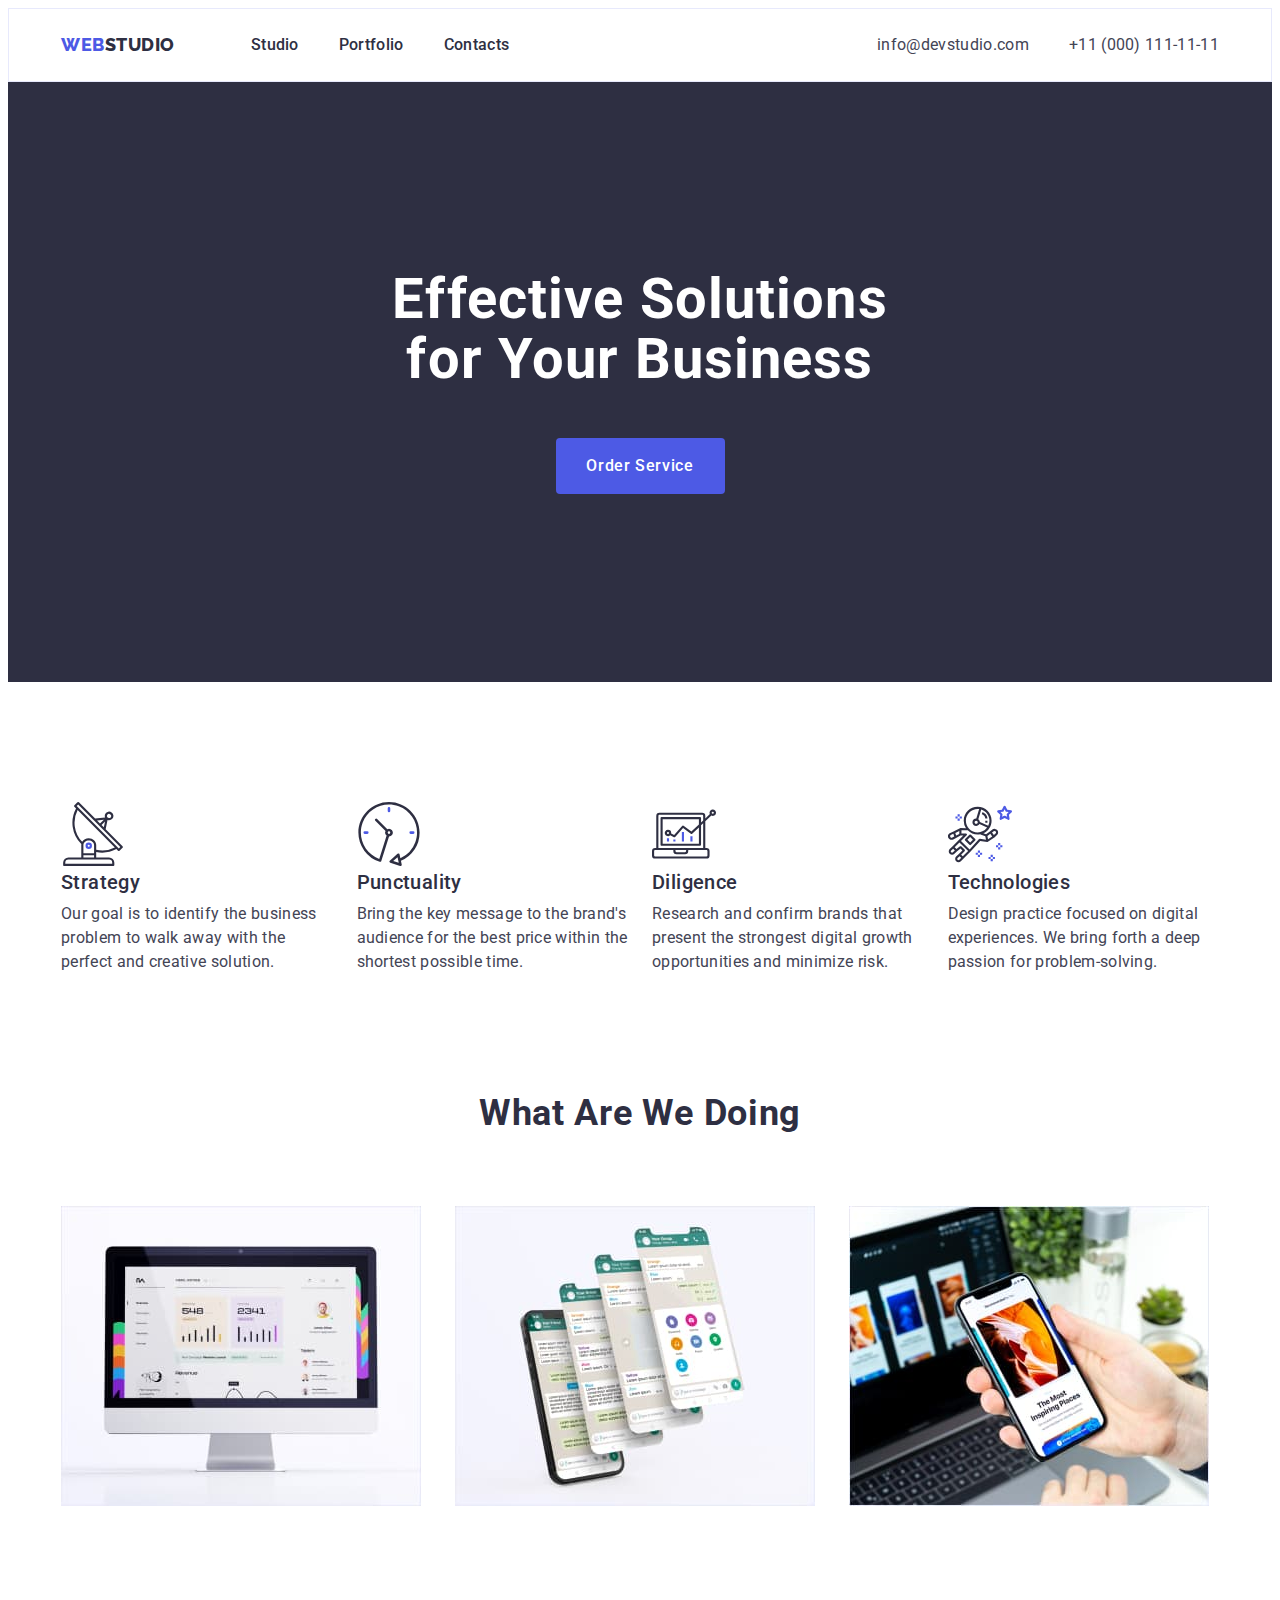
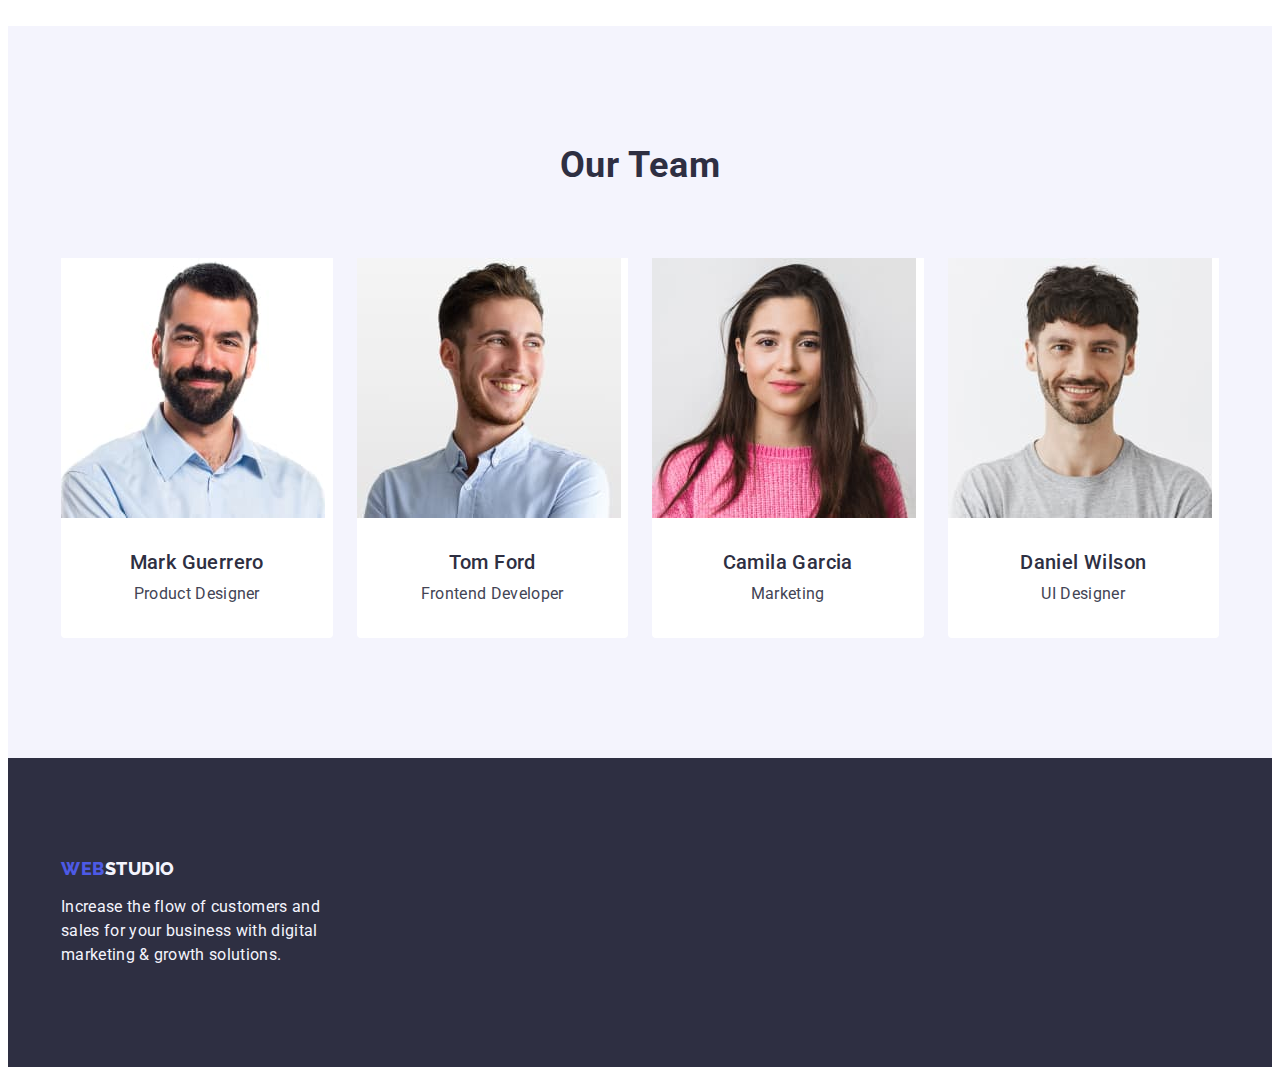
==== index.html @ b05f936d "add icons for the main-item" ====
<!DOCTYPE html>
<html lang="en">

<head>
    <meta charset="UTF-8">
    <meta http-equiv="X-UA-Compatible" content="IE=edge">
    <meta name="viewport" content="width=device-width, initial-scale=1.0">
    <link rel="preconnect" href="https://fonts.googleapis.com">
    <link rel="preconnect" href="https://fonts.gstatic.com" crossorigin>
    <link
        href="https://fonts.googleapis.com/css2?family=Raleway:wght@800&family=Roboto:wght@400;500;700;900&display=swap"
        rel="stylesheet">
    <title>WEBSTUDIO</title>
    <link rel="stylesheet" href="https://cdnjs.cloudflare.com/ajax/libs/modern-normalize/2.0.0/modern-normalize.min.css"
        integrity="sha512-4xo8blKMVCiXpTaLzQSLSw3KFOVPWhm/TRtuPVc4WG6kUgjH6J03IBuG7JZPkcWMxJ5huwaBpOpnwYElP/m6wg=="
        crossorigin="anonymous" referrerpolicy="no-referrer" />
    <link rel="stylesheet" href="./css/styles.css">
</head>

<body>
    <header class="header">
        <div class="container header-container">
            <nav class="header-title">
                <a href="./index.html" class="header-logo link">Web<span class="span">Studio</span></a>
                <ul class="header-navigation list">
                    <li><a href="./index.html" class="header-navigation-item link">Studio</a></li>
                    <li><a href="./portfolio.html" class="header-navigation-item link">Portfolio</a></li>
                    <li><a href="" class="header-navigation-item link">Contacts</a></li>
                </ul>
            </nav>

            <address class="header-adress">
                <ul class="header-adress-navigation list">
                    <li><a href=" mailto:info@devstudio.com"
                            class="header-adress-item link header-adress-item-one">info@devstudio.com</a>
                    </li>
                    <li><a href="tel:+110001111111" class="header-adress-item link header-adress-item-two">+11 (000)
                            111-11-11</a></li>
                </ul>
            </address>
        </div>
    </header>

    <main>
        <section class="section-main">
            <div class="container main-container">
                <h1 class="main">Effective Solutions
                    for Your Business</h1>
                <button type="button" class="main-button">Order Service</button>
            </div>
        </section>


        <section class="section">
            <div class="container">
                <h2 class="visually-hidden">Goal</h2>
                <ul class="main-one list">
                    <li class="main-item">
                        <svg class="main-one-icons" width="64px" height="64px">
                            <use href="./images/icons.svg#icon-antenna">
                            </use>
                        </svg>
                        <h3 class="main-title">Strategy</h3>
                        <p class="main-text">Our goal is to identify the business
                            problem to walk away with the perfect and creative solution.</p>
                    </li>
                    <li class="main-item">
                        <svg class="main-one-icons" width="64px" height="64px">
                            <use href="./images/icons.svg#icon-clock">
                            </use>
                        </svg>
                        <h3 class="main-title">Punctuality</h3>
                        <p class="main-text">Bring the key message to the brand's audience for the best price within the
                            shortest possible
                            time.</p>
                    </li>
                    <li class="main-item">
                        <svg class="main-one-icons" width="64px" height="64px">
                            <use href="./images/icons.svg#icon-diagram">
                            </use>
                        </svg>
                        <h3 class="main-title">Diligence</h3>
                        <p class="main-text">Research and confirm brands that present the strongest digital growth
                            opportunities and minimize
                            risk.</p>
                    </li>
                    <li class="main-item">
                        <svg class="main-one-icons" width="64px" height="64px">
                            <use href="./images/icons.svg#icon-astronaut">
                            </use>
                        </svg>
                        <h3 class="main-title">Technologies</h3>
                        <p class="main-text">Design practice focused on digital experiences. We bring forth a deep
                            passion
                            for
                            problem-solving.</p>
                    </li>
                </ul>
            </div>
        </section>
        <section class="section-two">
            <div class="container">
                <h2 class="main-product">What are we doing</h2>
                <ul class="main-one list">
                    <li class="main-item our-product"><img src="./images/img1.jpg" alt="computer" class="main-img"
                            width="360" height="300"></li>
                    <li class="main-item our-product"><img src="./images/img2.jpg" alt="screenshot" class="main-img"
                            width="360" height="300"></li>
                    <li class="main-item our-product"><img src="./images/img3.jpg" alt="telephone" class="main-img"
                            width="360" height="300"></li>
                </ul>
            </div>
        </section>

        <section class="section-three">
            <div class="container">
                <h2 class="team">Our Team</h2>
                <ul class="main-one list">
                    <li class="main-item">
                        <img src="./images/img4.jpg" alt="Mark Guerrero" class="team-img-one" width="264" height="260">
                        <div class="position">
                            <h3 class="team-person">Mark Guerrero</h3>
                            <p class="main-text-position">Product Designer</p>
                        </div>
                    </li>
                    <li class="main-item">
                        <img src="./images/img5.jpg" alt="Tom Ford" class="team-img-two" width="264" height="260">
                        <div class="position">
                            <h3 class="team-person">Tom Ford</h3>
                            <p class="main-text-position">Frontend Developer</p>
                        </div>
                    </li>
                    <li class="main-item">
                        <img src="./images/img6.jpg" alt="Camila Garcia" class="team-img-three" width="264"
                            height="260">
                        <div class="position">
                            <h3 class="team-person">Camila Garcia</h3>
                            <p class="main-text-position">Marketing</p>
                        </div>
                    </li>
                    <li class="main-item">
                        <img src="./images/img7.jpg" alt="Daniel Wilson" class="team-img-four" width="264" height="260">
                        <div class="position">
                            <h3 class="team-person">Daniel Wilson</h3>
                            <p class="main-text-position">UI Designer</p>
                        </div>
                    </li>
                </ul>
            </div>
        </section>
    </main>

    <footer class="footer link">
        <div class="container">
            <a href="./index.html" class="footer-logo link">Web<span class="span">Studio</span></a>
            <p class="footer-text">Increase the flow of customers and sales for your business with digital marketing &
                growth solutions.</p>
        </div>
    </footer>
</body>

</html>
---- css/styles.css ----
:root {
    --background-color: #FFFFFF;
    --color: #4d5ae5;
    --color-two: #2E2F42;
    --color-portfolio:#434455;
    --color-three: #F4F4FD;
    --color-button: #E7E9FC;
}

body {
    font-family:"Roboto",sans-serif;
    color: var(--color-portfolio);
    font-style: normal;
    background-color: var(--background-color);
    }

/*--------------HEADER------------*/
p, h1, h2, h3, h4, h5, h6 {
    margin-top: 0;
    margin-bottom: 0;
}

ul {
    margin-top: 0;
    margin-bottom: 0;
    padding-left: 0;
}

img {
    display: block;
}
.header {
    padding-top: 24px;
    padding-bottom: 24px;
    border: 1px solid #e7e9fc;
}
.container {
    max-width: 1158px;
    width: 100%;
    padding-left: 15px;
    padding-right: 15px;
    margin: 0 auto;
}

.header-navigation {
    display: flex;
    max-width: 261px;
    gap: 40px;
}

.header-adress-navigation {
    display: flex;
    gap: 40px;
}

.header-title {
    display: flex;
    /* flex-grow: 1; */
    align-items: center;
    margin-right: auto;
}
.header-container {
    display: flex;
}

.header-logo {
    font-family:"Raleway",sans-serif;
    font-style: normal;
    font-weight: 800;
    font-size: 18px;
    line-height: 1.17;
    color: var(--color);
    letter-spacing: 0.03em;
    text-transform: uppercase;
    list-style-type: none;
    margin-right: 76px;
}

.link {
text-decoration: none;
}

.span {
    color: var(--color-two);
}

.list {
    list-style: none;
}


.header-navigation-item {
    color: var(--color-two);
    font-weight: 500;
    font-size: 16px;
    line-height: 1.5;
    letter-spacing: 0.02em;
    padding: 24px 0;
}

.header-navigation-item:hover,
.header-navigation-item:focus {
    color: #404BBF;
}

address{
    font-style: normal;
}

.header-adress-item {
    font-size: 16px;
    line-height: 1.5;
    letter-spacing: 0.02em;
    color: var(--color-portfolio);
    font-style: normal;
    padding: 24px 0;
  
}


.header-adress-item:hover,
.header-adress-item:focus {
    color: #404BBF;
}

/*-----------MAIN------------------*/

.section-main {
    padding-top: 188px;
    padding-bottom: 188px;
    background-color: var(--color-two);
    /* margin-bottom: 120px; */
}
/* .main-container{
    background-color: var(--color-two);
    padding: 188px 472px 292px 472px;
    width: 100%;
    max-width: 1440px;
    height: 100%;
    max-height: 600px;
}  */


.main {
    font-weight: 700;
    font-size: 56px;
    line-height: 1.07;
    text-align: center;
    letter-spacing: 0.02em;
    color: var(--background-color);
    margin: 0 auto;
    margin-bottom: 48px;
    max-width: 496px;
    /* max-height: 120px; */

}

.main-item {
background-color: #FFFFFF;
width: calc((100% - 72px) / 4);
border-radius: 0px 0px 4px 4px;
}
.our-product {
width: calc((100% - 48px) / 3);
}

.main-button {
    font-family: "Roboto", sans-serif;
    font-style: normal;
    font-weight: 500;
    font-size: 16px;
    line-height:1.5;    
    color: var(--background-color);
    background-color: #4D5AE5;
    letter-spacing: 0.04em;
    cursor: pointer;
    display: block;
    min-width: 169px;
    height: 56px;
    border: none;
    border-radius: 4px;
   margin: 0 auto;
}

.main-button:focus {
    background-color: #404BBF;
}
.main-button:hover {
    background-color: #404BBF;
}

.main-title {
    font-weight: 500;
    font-size: 20px;
    line-height: 1.2;
    letter-spacing: 0.02em;
    color: var(--color-two);
    margin-bottom: 8px;
    min-width: 264px;

}

.section {
    padding-top: 120px;
    padding-bottom: 120px;
    }

/* .section-container {
    max-width: 1440px;
    width: 100%;
} */

.visually-hidden {
    position: absolute;
    width: 1px;
    height: 1px;
    margin: -1px;
    border: 0;
    padding: 0;

    white-space: nowrap;
    clip-path: inset(100%);
    clip: rect(0 0 0 0);
    overflow: hidden;
}

.main-one {
    display: flex;
    gap: 24px;
}
.main-text {
    font-size: 16px;
    line-height: 1.5;
    letter-spacing: 0.02em;
    color: var(--color-portfolio);
    /* text-align: center; */
    
}

.main-product {
    font-size: 36px;
    line-height: 1.11;
    text-align: center;
    letter-spacing: 0.02em;
    color: var(--color-two);
    text-transform: capitalize;
    margin-bottom: 72px;
}

.section-two {
    padding-bottom: 120px;
}

.section-three {
    background-color: #F4F4FD;
    padding: 120px 0;
}
.team { 
    font-size: 36px;
    line-height: 1.11;
    text-align: center;
    letter-spacing: 0.02em;
    text-transform: capitalize;
    color: var(--color-two);
    margin-bottom: 72px;
}

.position {
    padding: 32px 16px;
}
.team-img-one {
    background-color: #FFFFFF;
}

.team-person {
    font-weight: 500;
    font-size: 20px;
    line-height: 1.2;
    letter-spacing: 0.02em;
    color: var(--color-two);
    text-align: center;
    margin-bottom: 8px;
}

.main-text-position {
    font-size: 16px;
    line-height: 1.5;
    letter-spacing: 0.02em;
    color: var(--color-portfolio);
    text-align: center;
}


/*------------FOOTER---------*/
.footer {
background: var(--color-two);
padding: 100px 0;
}

.footer-logo {
    font-family: 'Raleway', sans-serif;;
    font-style: normal;
    font-weight: 800;
    font-size: 18px;
    line-height: 1.17;
    letter-spacing: 0.03em;
    text-transform: uppercase;
    color: var(--color);
    background-color: var(var(--color-two));
    display: inline-block;
    margin-bottom: 16px;
}

.footer-logo span {
    color: #f4f4fd;
}

.footer-text {
    font-size: 16px;
    line-height: 1.5;
    color: var(--color-three);
    letter-spacing: 0.02em;
    max-width: 264px;
}

/*-----------PORTFOLIO---------*/
.section-portfolio {
    padding-top: 96px;
    padding-bottom: 120px;
}
.section-list {
    list-style-type: none;
    display: flex;
    justify-content: center;
    gap: 24px;
    margin-bottom: 72px;
}

.button-list {
    font-family: "Roboto", sans-serif;
    font-style: normal;
    font-weight: 500;
    font-size: 16px;
    line-height: 1.5;
    letter-spacing: 0.04em;
    color: var(--color);
    background-color: var(--color-three);
    cursor: pointer;
    padding: 12px 24px;
    border: 1px solid var(--color-button);
    border-radius: 4px;
}

.button-list:hover {
    color: #FFFFFF;
    background-color: #404BBF;
    border: 1px solid transparent;
}

.button-list:focus {
    color: #FFFFFF;
    background-color: #404BBF;
    border: 1px solid transparent;
}
.section-title {
    font-weight: 500;
    font-size: 20px;
    line-height: 1.2;
    letter-spacing: 0.02em;
    color: var(--color-two);
    margin-bottom: 8px;
}

.section-text {
    font-size: 16px;
    line-height: 1.5;
    letter-spacing: 0.02em;
    color: var(--color-portfolio);
}

.section-product {
    display: flex;
    flex-wrap: wrap;
    column-gap: 24px;
    row-gap: 48px;
}

.product-item {
    width: calc((100% - 48px) / 3);
}

.product-container {
    padding: 32px 16px;
    border: 1px solid var(--color-button);
    border-top: none;
}
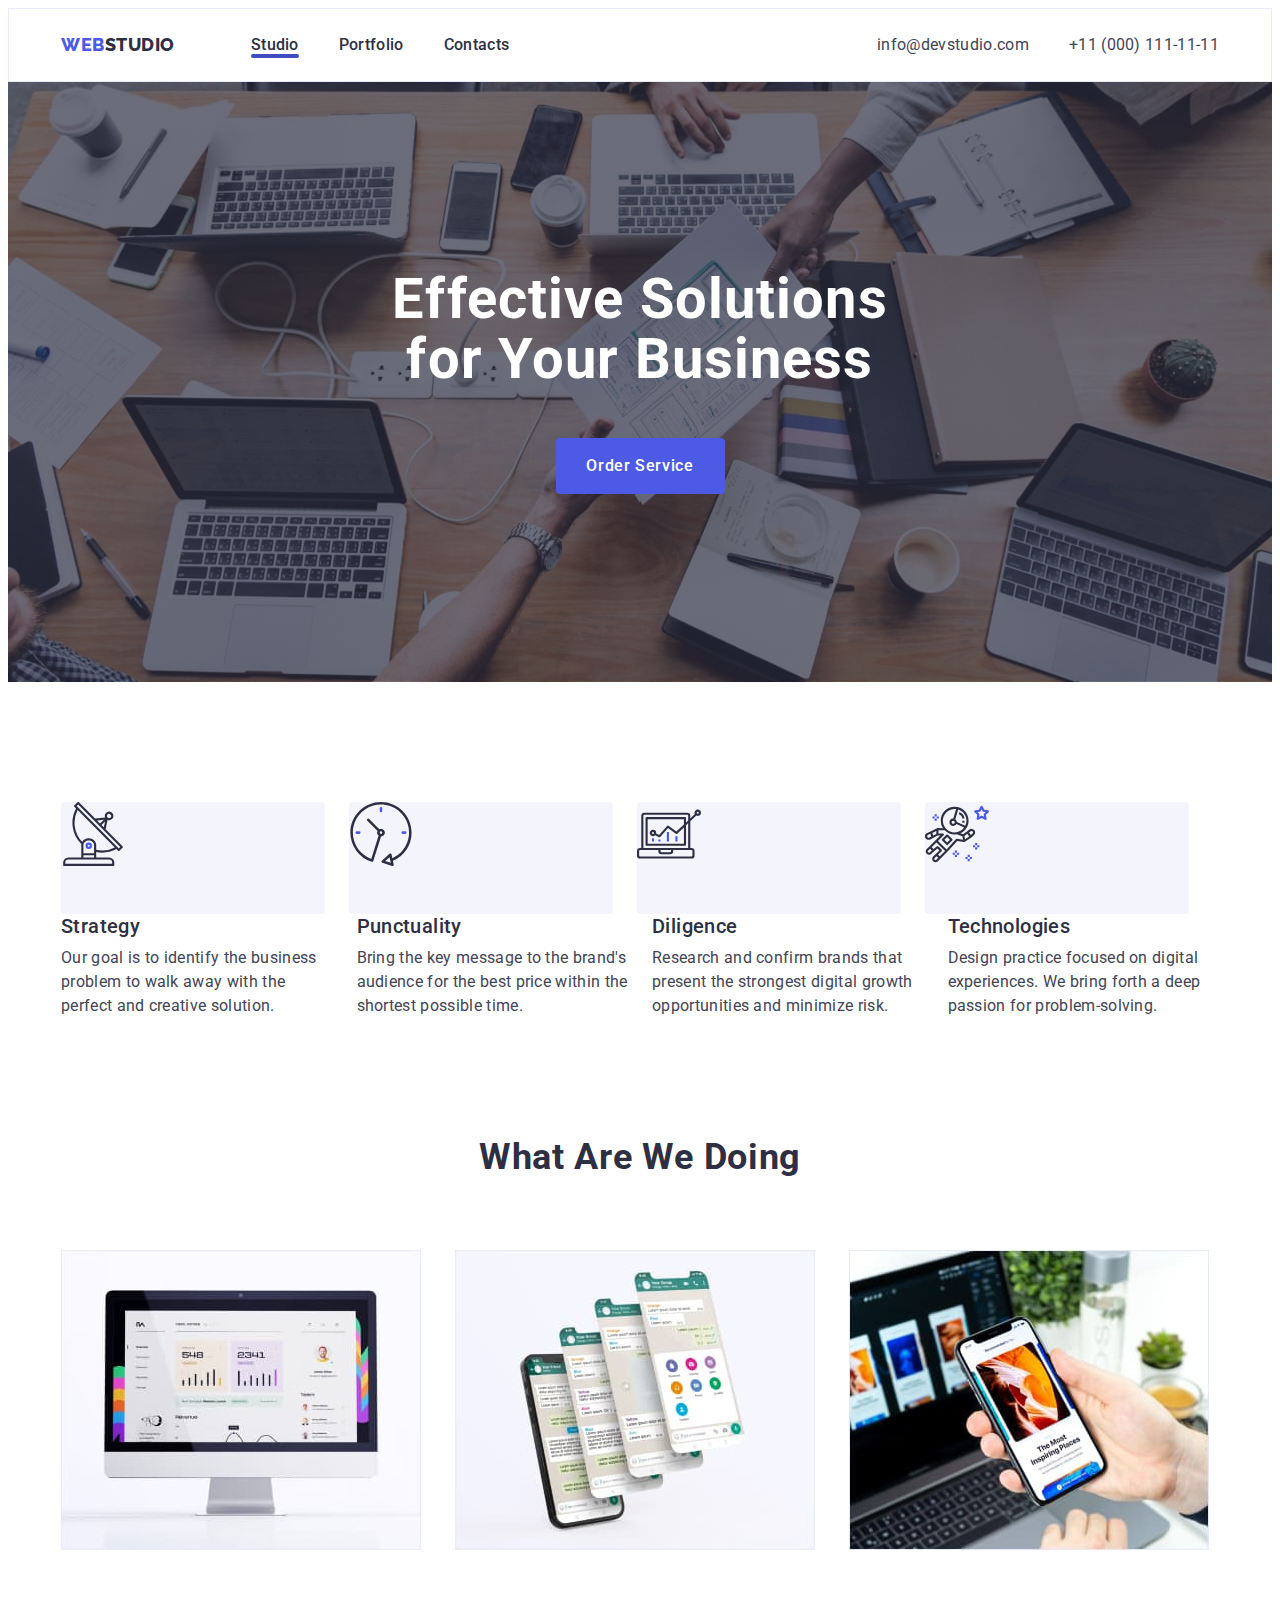
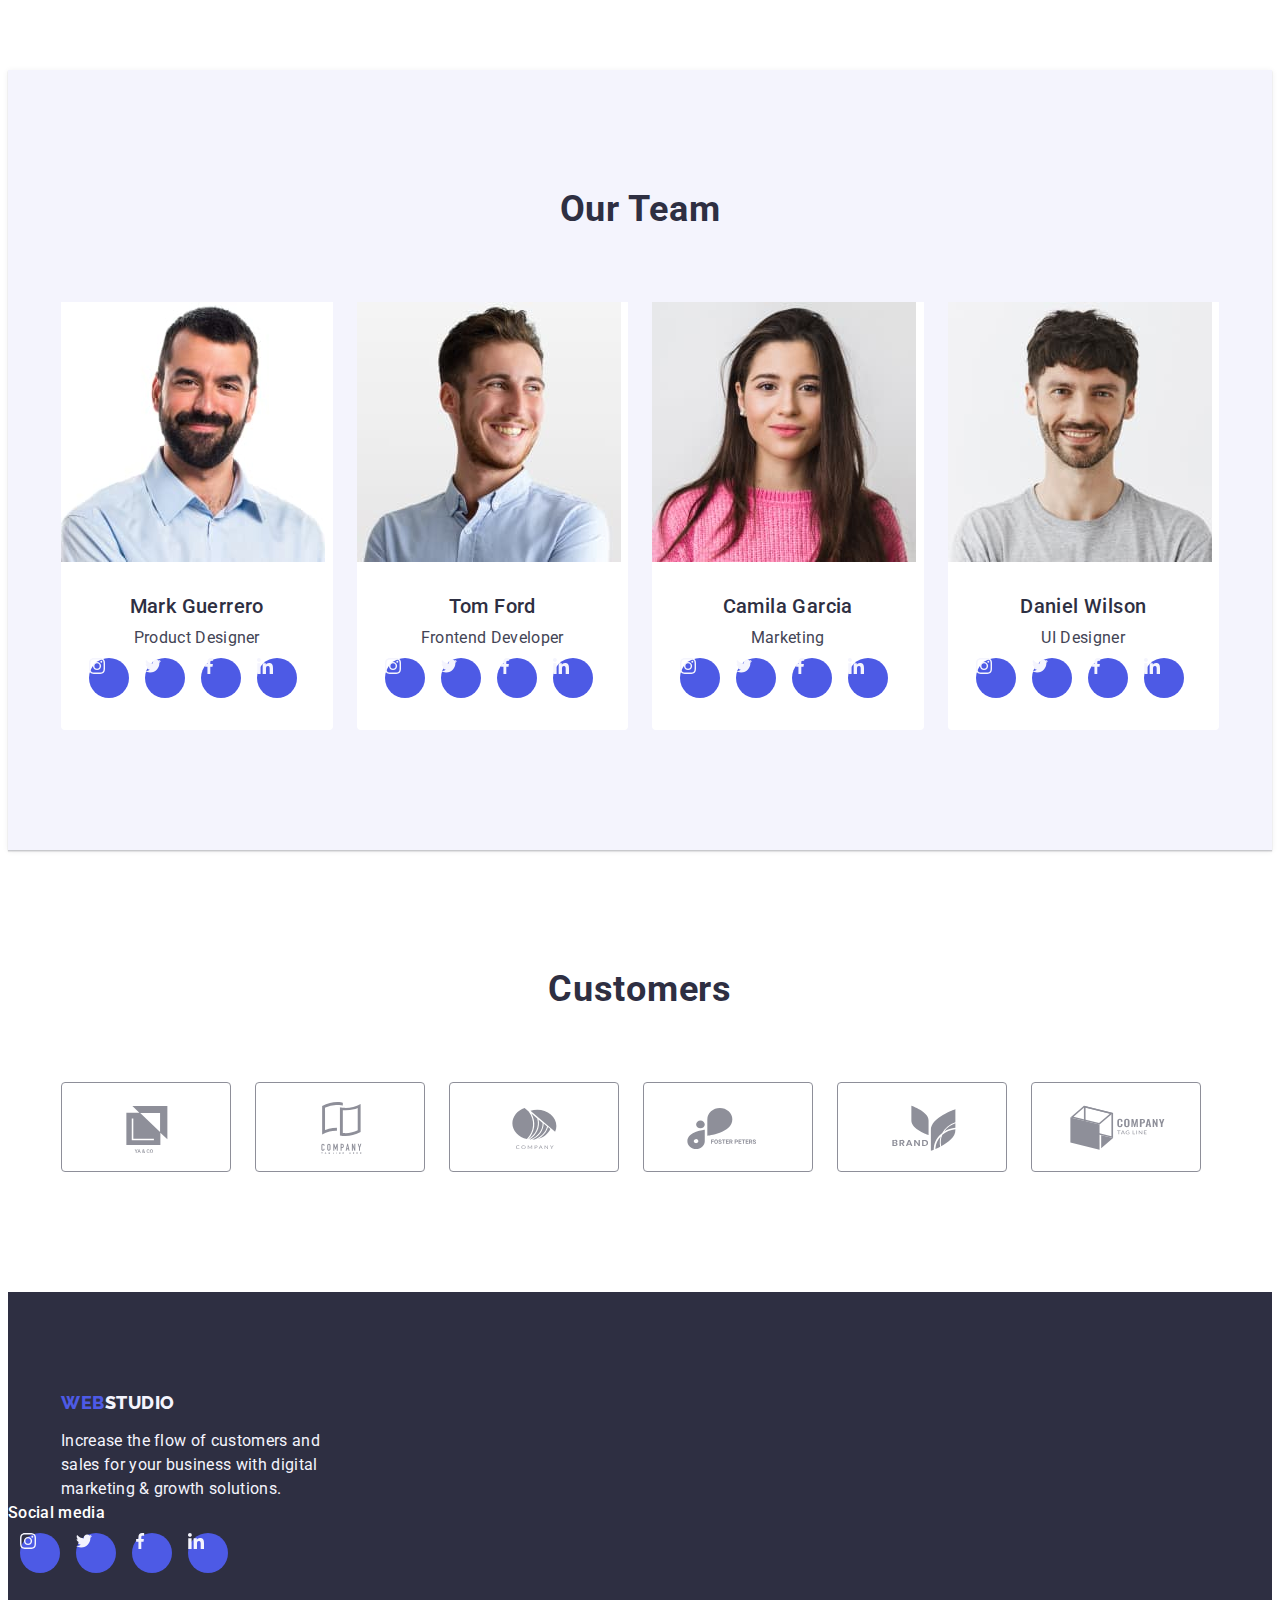
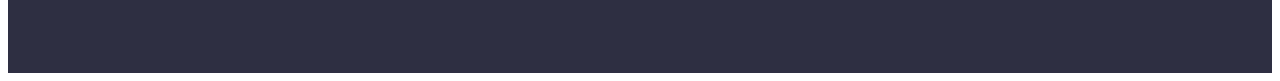
==== commit c9ea70af: "home work 4" ====
--- a/index.html
+++ b/index.html
@@ -23,7 +23,7 @@
             <nav class="header-title">
                 <a href="./index.html" class="header-logo link">Web<span class="span">Studio</span></a>
                 <ul class="header-navigation list">
-                    <li><a href="./index.html" class="header-navigation-item link">Studio</a></li>
+                    <li><a href="./index.html" class="header-navigation-item link active">Studio</a></li>
                     <li><a href="./portfolio.html" class="header-navigation-item link">Portfolio</a></li>
                     <li><a href="" class="header-navigation-item link">Contacts</a></li>
                 </ul>
@@ -46,49 +46,62 @@
             <div class="container main-container">
                 <h1 class="main">Effective Solutions
                     for Your Business</h1>
-                <button type="button" class="main-button">Order Service</button>
+                <button type="button" class="main-button" data-modal-open>Order Service</button>
             </div>
         </section>
 
 
         <section class="section">
             <div class="container">
-                <h2 class="visually-hidden">Goal</h2>
-                <ul class="main-one list">
-                    <li class="main-item">
+                <ul class="hero-icons-item list">
+                    <li class="hero-icons">
                         <svg class="main-one-icons" width="64px" height="64px">
                             <use href="./images/icons.svg#icon-antenna">
                             </use>
                         </svg>
+                    </li>
+                    <li class="hero-icons">
+                        <svg class="main-one-icons" width="64px" height="64px">
+                            <use href="./images/icons.svg#icon-clock">
+                            </use>
+                        </svg>
+                    </li>
+                    <li class="hero-icons">
+                        <svg class="main-one-icons" width="64px" height="64px">
+                            <use href="./images/icons.svg#icon-diagram">
+                            </use>
+                        </svg>
+                    </li>
+                    <li class="hero-icons">
+                        <svg class="main-one-icons" width="64px" height="64px">
+                            <use href="./images/icons.svg#icon-astronaut">
+                            </use>
+                        </svg>
+                    </li>
+                </ul>
+            </div>
+
+            <div class="container">
+                <h2 class="visually-hidden">Goal</h2>
+                <ul class="main-one list">
+                    <li class="main-item">
                         <h3 class="main-title">Strategy</h3>
                         <p class="main-text">Our goal is to identify the business
                             problem to walk away with the perfect and creative solution.</p>
                     </li>
                     <li class="main-item">
-                        <svg class="main-one-icons" width="64px" height="64px">
-                            <use href="./images/icons.svg#icon-clock">
-                            </use>
-                        </svg>
                         <h3 class="main-title">Punctuality</h3>
                         <p class="main-text">Bring the key message to the brand's audience for the best price within the
                             shortest possible
                             time.</p>
                     </li>
                     <li class="main-item">
-                        <svg class="main-one-icons" width="64px" height="64px">
-                            <use href="./images/icons.svg#icon-diagram">
-                            </use>
-                        </svg>
                         <h3 class="main-title">Diligence</h3>
                         <p class="main-text">Research and confirm brands that present the strongest digital growth
                             opportunities and minimize
                             risk.</p>
                     </li>
                     <li class="main-item">
-                        <svg class="main-one-icons" width="64px" height="64px">
-                            <use href="./images/icons.svg#icon-astronaut">
-                            </use>
-                        </svg>
                         <h3 class="main-title">Technologies</h3>
                         <p class="main-text">Design practice focused on digital experiences. We bring forth a deep
                             passion
@@ -121,6 +134,30 @@
                         <div class="position">
                             <h3 class="team-person">Mark Guerrero</h3>
                             <p class="main-text-position">Product Designer</p>
+                            <div class="team-icons">
+                                <ul class="social-list list">
+                                    <li class="social-item">
+                                        <svg class="main-text-icon" width="16px" height="16px">
+                                            <use href="./images/icons.svg#icon-instagram"></use>
+                                        </svg>
+                                    </li>
+                                    <li class="social-item">
+                                        <svg class="main-text-icon" width="16px" height="16px">
+                                            <use href="./images/icons.svg#icon-twitter"></use>
+                                        </svg>
+                                    </li>
+                                    <li class="social-item">
+                                        <svg class="main-text-icon" width="16px" height="16px">
+                                            <use href="./images/icons.svg#icon-facebook"></use>
+                                        </svg>
+                                    </li>
+                                    <li class="social-item">
+                                        <svg class="main-text-icon" width="16px" height="16px">
+                                            <use href="./images/icons.svg#icon-linkedin"></use>
+                                        </svg>
+                                    </li>
+                                </ul>
+                            </div>
                         </div>
                     </li>
                     <li class="main-item">
@@ -128,6 +165,30 @@
                         <div class="position">
                             <h3 class="team-person">Tom Ford</h3>
                             <p class="main-text-position">Frontend Developer</p>
+                            <div class="team-icons">
+                                <ul class="social-list list">
+                                    <li class="social-item">
+                                        <svg class="main-text-icon" width="16px" height="16px">
+                                            <use href="./images/icons.svg#icon-instagram"></use>
+                                        </svg>
+                                    </li>
+                                    <li class="social-item">
+                                        <svg class="main-text-icon" width="16px" height="16px">
+                                            <use href="./images/icons.svg#icon-twitter"></use>
+                                        </svg>
+                                    </li>
+                                    <li class="social-item">
+                                        <svg class="main-text-icon" width="16px" height="16px">
+                                            <use href="./images/icons.svg#icon-facebook"></use>
+                                        </svg>
+                                    </li>
+                                    <li class="social-item">
+                                        <svg class="main-text-icon" width="16px" height="16px">
+                                            <use href="./images/icons.svg#icon-linkedin"></use>
+                                        </svg>
+                                    </li>
+                                </ul>
+                            </div>
                         </div>
                     </li>
                     <li class="main-item">
@@ -136,6 +197,30 @@
                         <div class="position">
                             <h3 class="team-person">Camila Garcia</h3>
                             <p class="main-text-position">Marketing</p>
+                            <div class="team-icons">
+                                <ul class="social-list list">
+                                    <li class="social-item">
+                                        <svg class="main-text-icon" width="16px" height="16px">
+                                            <use href="./images/icons.svg#icon-instagram"></use>
+                                        </svg>
+                                    </li>
+                                    <li class="social-item">
+                                        <svg class="main-text-icon" width="16px" height="16px">
+                                            <use href="./images/icons.svg#icon-twitter"></use>
+                                        </svg>
+                                    </li>
+                                    <li class="social-item">
+                                        <svg class="main-text-icon" width="16px" height="16px">
+                                            <use href="./images/icons.svg#icon-facebook"></use>
+                                        </svg>
+                                    </li>
+                                    <li class="social-item">
+                                        <svg class="main-text-icon" width="16px" height="16px">
+                                            <use href="./images/icons.svg#icon-linkedin"></use>
+                                        </svg>
+                                    </li>
+                                </ul>
+                            </div>
                         </div>
                     </li>
                     <li class="main-item">
@@ -143,7 +228,69 @@
                         <div class="position">
                             <h3 class="team-person">Daniel Wilson</h3>
                             <p class="main-text-position">UI Designer</p>
+                            <div class="team-icons">
+                                <ul class="social-list list">
+                                    <li class="social-item">
+                                        <svg class="main-text-icon" width="16px" height="16px">
+                                            <use href="./images/icons.svg#icon-instagram"></use>
+                                        </svg>
+                                    </li>
+                                    <li class="social-item">
+                                        <svg class="main-text-icon" width="16px" height="16px">
+                                            <use href="./images/icons.svg#icon-twitter"></use>
+                                        </svg>
+                                    </li>
+                                    <li class="social-item">
+                                        <svg class="main-text-icon" width="16px" height="16px">
+                                            <use href="./images/icons.svg#icon-facebook"></use>
+                                        </svg>
+                                    </li>
+                                    <li class="social-item">
+                                        <svg class="main-text-icon" width="16px" height="16px">
+                                            <use href="./images/icons.svg#icon-linkedin"></use>
+                                        </svg>
+                                    </li>
+                                </ul>
+                            </div>
+
                         </div>
+                    </li>
+                </ul>
+            </div>
+        </section>
+        <section class="section">
+            <div class="container">
+                <h2 class="customers">Customers</h2>
+                <ul class="customers-list list">
+                    <li class="customers-item">
+                        <svg class="customers-img" width="104px" height="56px">
+                            <use href="./images/icons.svg#icon-Logo1"></use>
+                        </svg>
+                    </li>
+                    <li class="customers-item">
+                        <svg class="customers-img" width="104px" height="56px">
+                            <use href="./images/icons.svg#icon-Logo2"></use>
+                        </svg>
+                    </li>
+                    <li class="customers-item">
+                        <svg class="customers-img" width="104px" height="56px">
+                            <use href="./images/icons.svg#icon-Logo3"></use>
+                        </svg>
+                    </li>
+                    <li class="customers-item">
+                        <svg class="customers-img" width="104px" height="56px">
+                            <use href="./images/icons.svg#icon-Logo4"></use>
+                        </svg>
+                    </li>
+                    <li class="customers-item">
+                        <svg class="customers-img" width="104px" height="56px">
+                            <use href="./images/icons.svg#icon-Logo5"></use>
+                        </svg>
+                    </li>
+                    <li class="customers-item">
+                        <svg class="customers-img" width="104px" height="56px">
+                            <use href="./images/icons.svg#icon-Logo6"></use>
+                        </svg>
                     </li>
                 </ul>
             </div>
@@ -156,7 +303,44 @@
             <p class="footer-text">Increase the flow of customers and sales for your business with digital marketing &
                 growth solutions.</p>
         </div>
+        <div class="footer-container-social">
+            <h3 class="footer-social">Social media</h3>
+            <div class="team-icons">
+                <ul class="social-list list">
+                    <li class="social-item">
+                        <svg class="main-text-icon" width="16px" height="16px">
+                            <use href="./images/icons.svg#icon-instagram"></use>
+                        </svg>
+                    </li>
+                    <li class="social-item">
+                        <svg class="main-text-icon" width="16px" height="16px">
+                            <use href="./images/icons.svg#icon-twitter"></use>
+                        </svg>
+                    </li>
+                    <li class="social-item">
+                        <svg class="main-text-icon" width="16px" height="16px">
+                            <use href="./images/icons.svg#icon-facebook"></use>
+                        </svg>
+                    </li>
+                    <li class="social-item">
+                        <svg class="main-text-icon" width="16px" height="16px">
+                            <use href="./images/icons.svg#icon-linkedin"></use>
+                        </svg>
+                    </li>
+                </ul>
+            </div>
+        </div>
     </footer>
+    <div class="backdrop is-hidden" data-modal>
+        <div class="modal">
+            <button type="button" class="modal-button" data-modal-close>
+                <svg class="button-close" width="24px" height="24px">
+                    <use href="./images/icons.svg#icon-close"></use>
+                </svg>
+            </button>
+        </div>
+    </div>
+    <script src="./js/modal.js"></script>
 </body>
 
 </html>--- a/css/styles.css
+++ b/css/styles.css
@@ -5,6 +5,7 @@
     --color-portfolio:#434455;
     --color-three: #F4F4FD;
     --color-button: #E7E9FC;
+    --transition: transform 300ms, cubic-bezier(0.4, 0, 0.2, 1);
 }
 
 body {
@@ -55,7 +56,6 @@
 
 .header-title {
     display: flex;
-    /* flex-grow: 1; */
     align-items: center;
     margin-right: auto;
 }
@@ -103,6 +103,20 @@
     color: #404BBF;
 }
 
+.active {
+    position: relative;
+}
+.active::after{
+content: '';
+position: absolute;
+left: 0;
+bottom: 20px;
+width: 100%;
+height: 4px;
+background: #404BBF;
+border-radius: 2px;
+
+}
 address{
     font-style: normal;
 }
@@ -129,17 +143,11 @@
     padding-top: 188px;
     padding-bottom: 188px;
     background-color: var(--color-two);
-    /* margin-bottom: 120px; */
-}
-/* .main-container{
-    background-color: var(--color-two);
-    padding: 188px 472px 292px 472px;
-    width: 100%;
-    max-width: 1440px;
-    height: 100%;
-    max-height: 600px;
-}  */
-
+    background-image: linear-gradient(to bottom, rgba(46, 47, 66, 0.7), rgba(46, 47, 66, 0.7)), url(../images/header.jpg);
+    background-repeat: no-repeat;
+    background-position: center;
+    background-size: cover;
+}
 
 .main {
     font-weight: 700;
@@ -151,15 +159,15 @@
     margin: 0 auto;
     margin-bottom: 48px;
     max-width: 496px;
-    /* max-height: 120px; */
-
-}
+}
+
 
 .main-item {
 background-color: #FFFFFF;
 width: calc((100% - 72px) / 4);
 border-radius: 0px 0px 4px 4px;
 }
+
 .our-product {
 width: calc((100% - 48px) / 3);
 }
@@ -205,10 +213,6 @@
     padding-bottom: 120px;
     }
 
-/* .section-container {
-    max-width: 1440px;
-    width: 100%;
-} */
 
 .visually-hidden {
     position: absolute;
@@ -224,10 +228,33 @@
     overflow: hidden;
 }
 
+.hero-icons-item {
+display: flex;
+gap: 24px;
+
+
+}
+
+.hero-icons {
+width: 264px;
+    height: 112px;
+    left: 0px;
+    top: 0px;
+    background: #F4F4FD;
+    border-radius: 4px;
+    
+}
+
+.main-one-icons {
+position: center;
+}
+
 .main-one {
     display: flex;
     gap: 24px;
 }
+
+
 .main-text {
     font-size: 16px;
     line-height: 1.5;
@@ -235,6 +262,33 @@
     color: var(--color-portfolio);
     /* text-align: center; */
     
+}
+
+
+.team-icons {
+    content: '';
+    display: flex;
+    flex-direction: row;
+    justify-content: center;
+    align-items: center;
+    padding: 0px;
+    gap: 24px;
+    width: 232px;
+    height: 40px;
+    margin-top: 8px;
+}
+
+.social-item {
+background-color: #4D5AE5;
+width: 40px;
+height: 40px;
+border-radius: 30px;
+
+}
+
+.main-text-icon {
+width: 16px;
+height: 16px;
 }
 
 .main-product {
@@ -254,6 +308,7 @@
 .section-three {
     background-color: #F4F4FD;
     padding: 120px 0;
+    box-shadow: 0px 1px 6px rgba(46, 47, 66, 0.08), 0px 1px 1px rgba(46, 47, 66, 0.16), 0px 2px 1px rgba(46, 47, 66, 0.08);
 }
 .team { 
     font-size: 36px;
@@ -290,7 +345,37 @@
     text-align: center;
 }
 
-
+.customers {
+    font-weight: 700;
+    font-size: 36px;
+    line-height: 1.11;
+    text-align: center;
+    letter-spacing: 0.02em;
+    text-transform: capitalize;
+    color: var(--color-two);
+    margin-bottom: 72px;
+}
+.customers-list {
+    display: flex;
+    flex-direction: row;
+    align-items: flex-start;
+    padding: 0px;
+    gap: 24px;
+}
+
+.customers-item {
+    border: 1px solid #8E8F99;
+    border-radius: 4px;
+    width: 168px;
+    height: 88px;
+   
+}
+
+.customers-img {
+   position: relative;
+    top: 16px;
+    left: 32px;
+}
 /*------------FOOTER---------*/
 .footer {
 background: var(--color-two);
@@ -322,6 +407,39 @@
     letter-spacing: 0.02em;
     max-width: 264px;
 }
+.footer-social {
+    font-weight: 500;
+    font-size: 16px;
+    line-height: 1.5;
+    letter-spacing: 0.02em;
+    color: #FFFFFF;
+}
+
+
+.social-list {
+    display: flex;
+    flex-direction: row;
+    align-items: flex-start;
+    padding: 0px;
+    gap: 16px;
+}
+
+.footer-social-item {
+    width: 40px;
+    height: 40px;
+}
+.footer-icons {
+    width: 40px;
+    height: 40px;
+    background: #4D5AE5;
+    fill: var(--background-color);
+    left: 20%;
+    right: 20%;
+    top: 20%;
+    bottom: 20%;
+    padding: 8px;
+    border-radius: 50%;
+}
 
 /*-----------PORTFOLIO---------*/
 .section-portfolio {
@@ -351,6 +469,16 @@
     border-radius: 4px;
 }
 
+
+.button-list:hover {
+    box-shadow: 0px 3px 1px rgba(0, 0, 0, 0.1), 0px 2px 1px rgba(0, 0, 0, 0.08), 0px 2px 2px rgba(0, 0, 0, 0.12);
+    transition: var(--transition);
+}
+
+.button-list:focus{
+    box-shadow: 0px 3px 1px rgba(0, 0, 0, 0.1), 0px 2px 1px rgba(0, 0, 0, 0.08), 0px 2px 2px rgba(0, 0, 0, 0.12);
+}
+
 .button-list:hover {
     color: #FFFFFF;
     background-color: #404BBF;
@@ -383,16 +511,93 @@
     flex-wrap: wrap;
     column-gap: 24px;
     row-gap: 48px;
+    
 }
 
 .product-item {
     width: calc((100% - 48px) / 3);
+}
+    
+.product-item:hover {
+    box-shadow: 0px 1px 6px rgba(46, 47, 66, 0.08), 0px 1px 1px rgba(46, 47, 66, 0.16), 0px 2px 1px rgba(46, 47, 66, 0.08);
+    transition: var(--transition);
+}
+.portfolio-product {
+    position: relative;
+    overflow: hidden;
+}
+.portfolio-product:hover .product-cover-title {
+    transform: translateY(0%);
+}
+.portfolio-product:after .product-cover-title {
+    transform: translateY(0%);
 }
 
 .product-container {
     padding: 32px 16px;
     border: 1px solid var(--color-button);
-    border-top: none;
-}
-
-
+    border-top: none; 
+    
+}
+
+.product-cover-title {
+    position: absolute;
+    background: #4D5AE5;
+    top: 0;
+    left: 0;
+    height: 100%;
+    width: 360px;
+    height: 300px;
+    transform: translateY(100%);
+    transition: var(--transition);
+    
+}
+.product-cover-text {
+    font-weight: 400;
+    font-size: 16px;
+    line-height: 1.5;
+    letter-spacing: 0.02em;
+     color: #F4F4FD;
+}
+/*------------------MODAL----------------*/
+.backdrop {
+    position: fixed;
+    top: 0;
+    width: 100%;
+    height: 100%;
+    background-color: rgba(46, 47, 66, 0.5);
+    transition: opasity var(--transition) visibility var(--transition);
+}
+
+.modal {
+    width: 408px;
+    min-height: 584px;
+    background: #FCFCFC;
+    border-radius: 4px;
+    position: absolute;
+    top: 50%;
+    left: 50%;
+    transform: translate(-50%, -50%) scale(1);
+    transition: transform var(--transition);
+}
+
+.modal-button {
+    width: 24px;
+    height: 24px;
+    left: 876px;
+    top: 104px;
+   position: absolute;
+   right: 24px;
+   top: 24px;
+   cursor: pointer;
+}
+
+.is-hidden {
+    visibility: hidden;
+    opacity: 0;
+    pointer-events: none;
+}
+
+.backdrop.is-hidden .modal {
+    transform: translate(-50%, -50%) scale(0);
+}
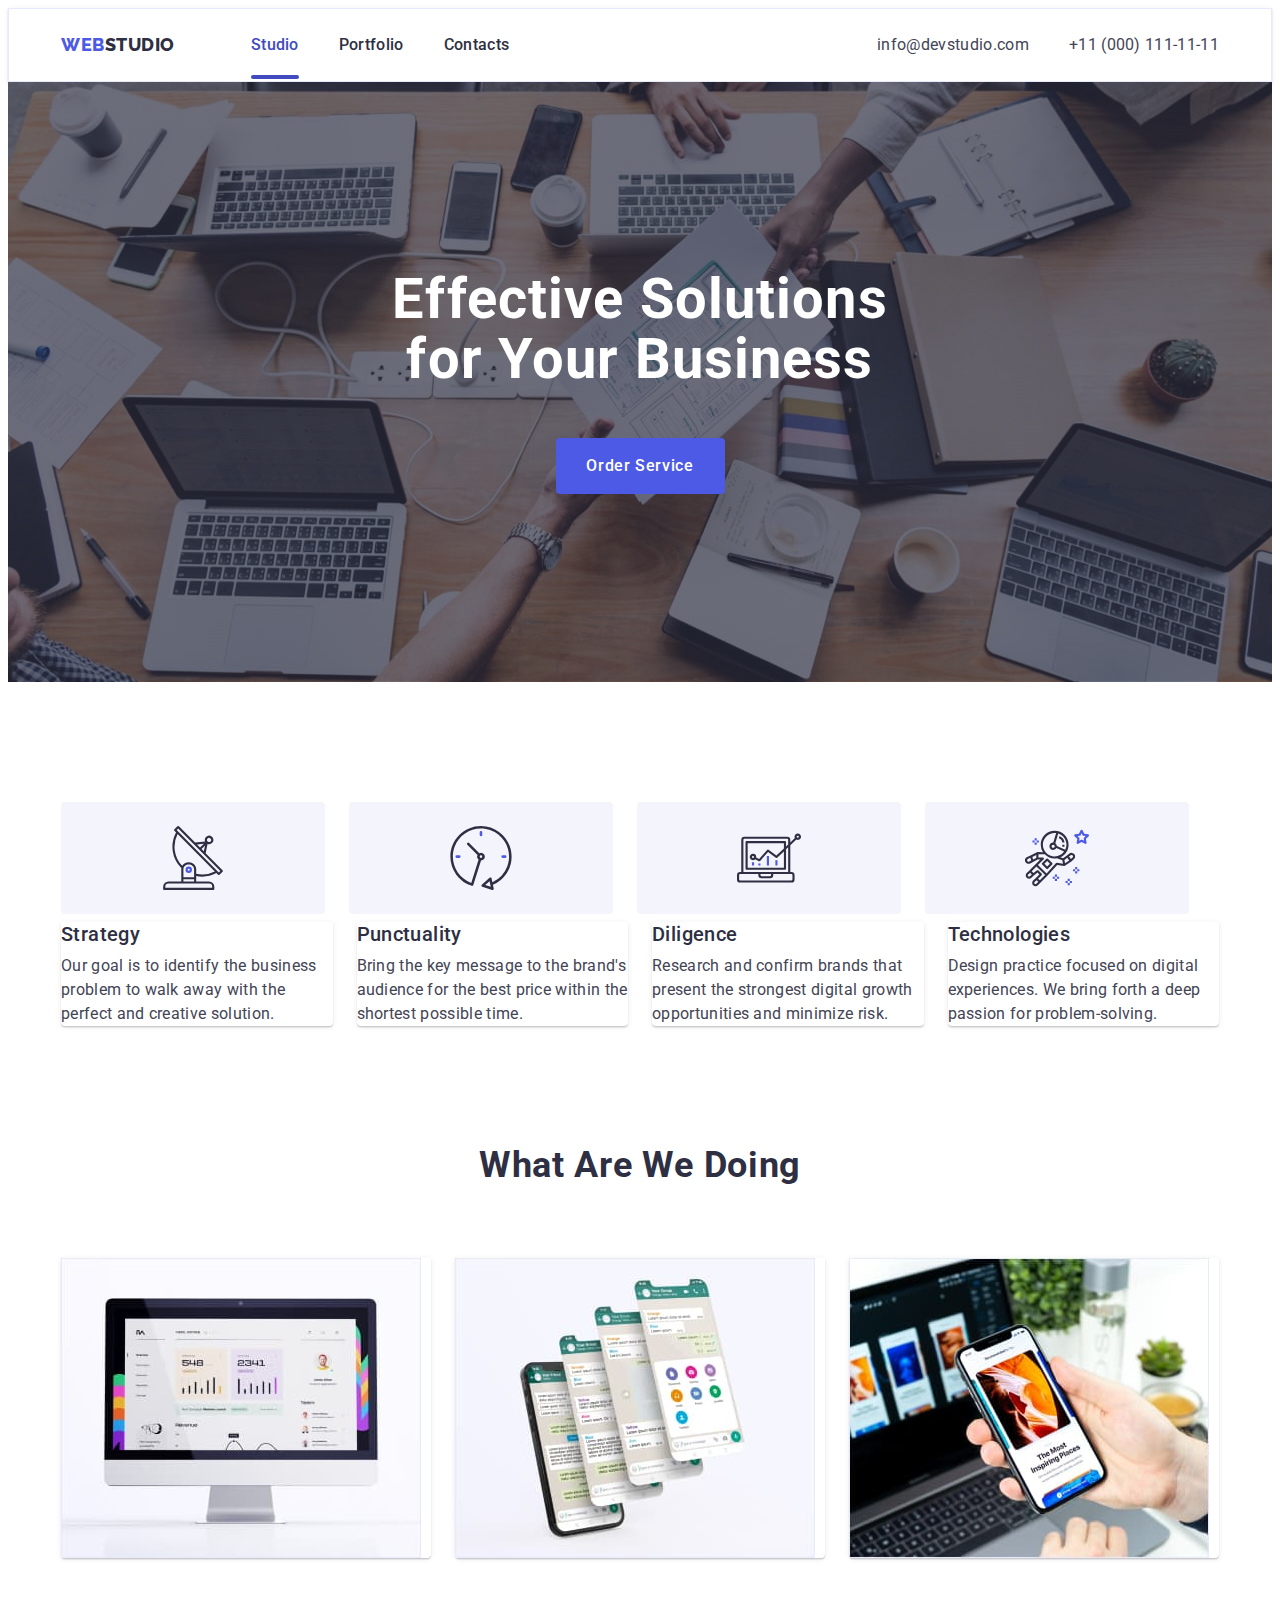
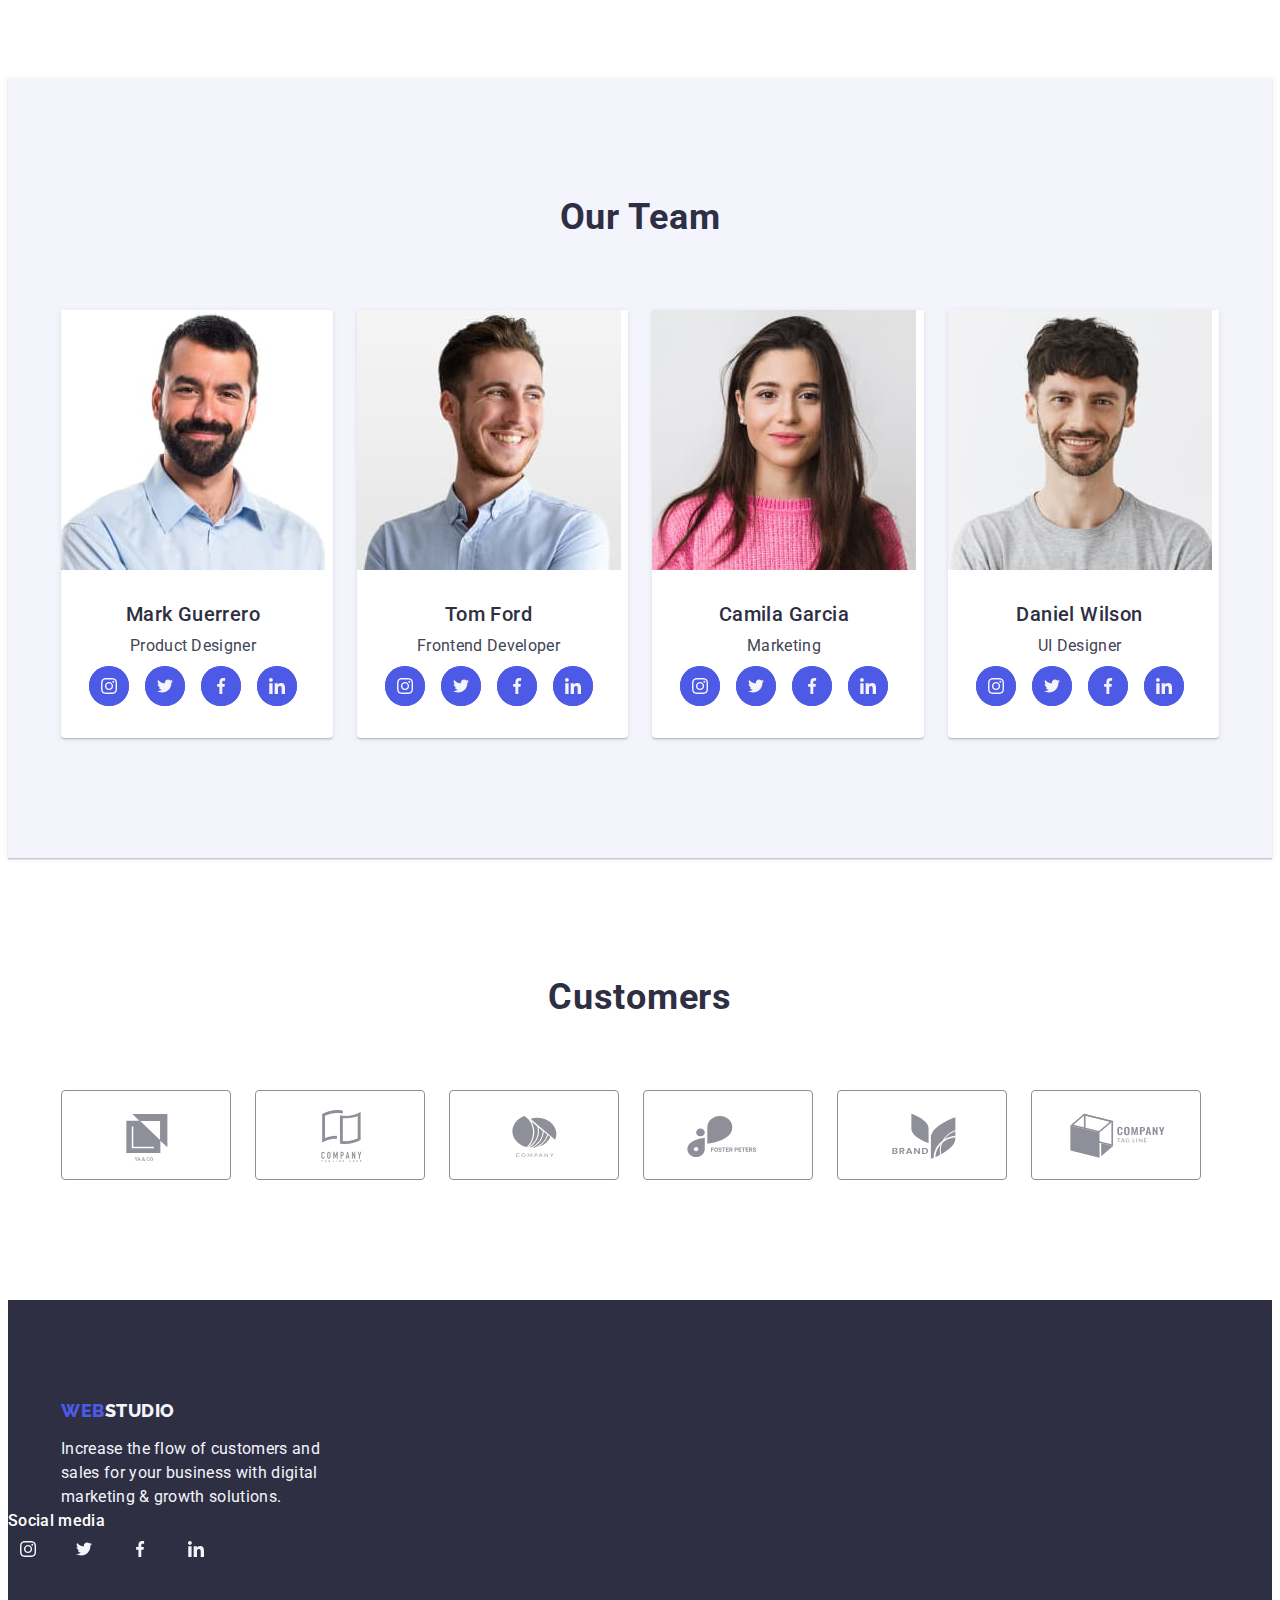
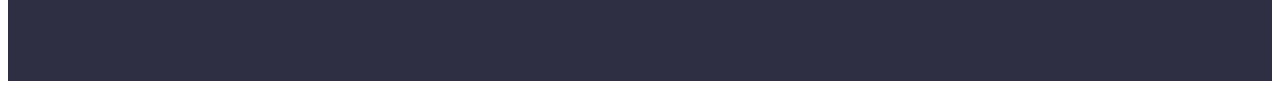
==== commit 597c242a: "homework2" ====
--- a/index.html
+++ b/index.html
@@ -23,7 +23,7 @@
             <nav class="header-title">
                 <a href="./index.html" class="header-logo link">Web<span class="span">Studio</span></a>
                 <ul class="header-navigation list">
-                    <li><a href="./index.html" class="header-navigation-item link active">Studio</a></li>
+                    <li><a href="./index.html" class="first-link link active">Studio</a></li>
                     <li><a href="./portfolio.html" class="header-navigation-item link">Portfolio</a></li>
                     <li><a href="" class="header-navigation-item link">Contacts</a></li>
                 </ul>
@@ -31,10 +31,9 @@
 
             <address class="header-adress">
                 <ul class="header-adress-navigation list">
-                    <li><a href=" mailto:info@devstudio.com"
-                            class="header-adress-item link header-adress-item-one">info@devstudio.com</a>
-                    </li>
-                    <li><a href="tel:+110001111111" class="header-adress-item link header-adress-item-two">+11 (000)
+                    <li><a href=" mailto:info@devstudio.com" class="header-adress-item link">info@devstudio.com</a>
+                    </li>
+                    <li><a href="tel:+110001111111" class="header-adress-item link">+11 (000)
                             111-11-11</a></li>
                 </ul>
             </address>
@@ -55,27 +54,35 @@
             <div class="container">
                 <ul class="hero-icons-item list">
                     <li class="hero-icons">
-                        <svg class="main-one-icons" width="64px" height="64px">
-                            <use href="./images/icons.svg#icon-antenna">
-                            </use>
-                        </svg>
+                        <div class="container-hero">
+                            <svg class="main-one-icons" width="64px" height="64px">
+                                <use href="./images/icons.svg#icon-antenna">
+                                </use>
+                            </svg>
+                        </div>
                     </li>
                     <li class="hero-icons">
-                        <svg class="main-one-icons" width="64px" height="64px">
-                            <use href="./images/icons.svg#icon-clock">
-                            </use>
-                        </svg>
+                        <div class="container-hero">
+                            <svg class="main-one-icons" width="64px" height="64px">
+                                <use href="./images/icons.svg#icon-clock">
+                                </use>
+                            </svg>
+                        </div>
                     </li>
                     <li class="hero-icons">
-                        <svg class="main-one-icons" width="64px" height="64px">
-                            <use href="./images/icons.svg#icon-diagram">
-                            </use>
-                        </svg>
+                        <div class="container-hero">
+                            <svg class="main-one-icons" width="64px" height="64px">
+                                <use href="./images/icons.svg#icon-diagram">
+                                </use>
+                            </svg>
+                        </div>
                     </li>
                     <li class="hero-icons">
-                        <svg class="main-one-icons" width="64px" height="64px">
-                            <use href="./images/icons.svg#icon-astronaut">
-                            </use>
+                        <div class="container-hero">
+                            <svg class="main-one-icons" width="64px" height="64px">
+                                <use href="./images/icons.svg#icon-astronaut">
+                                </use>
+                        </div>
                         </svg>
                     </li>
                 </ul>
@@ -130,125 +137,199 @@
                 <h2 class="team">Our Team</h2>
                 <ul class="main-one list">
                     <li class="main-item">
-                        <img src="./images/img4.jpg" alt="Mark Guerrero" class="team-img-one" width="264" height="260">
+                        <div class="container-person-img">
+                            <img src="./images/img4.jpg" alt="Mark Guerrero" class="team-img-one" width="264"
+                                height="260">
+                        </div>
                         <div class="position">
                             <h3 class="team-person">Mark Guerrero</h3>
                             <p class="main-text-position">Product Designer</p>
                             <div class="team-icons">
                                 <ul class="social-list list">
                                     <li class="social-item">
-                                        <svg class="main-text-icon" width="16px" height="16px">
-                                            <use href="./images/icons.svg#icon-instagram"></use>
-                                        </svg>
-                                    </li>
-                                    <li class="social-item">
-                                        <svg class="main-text-icon" width="16px" height="16px">
-                                            <use href="./images/icons.svg#icon-twitter"></use>
-                                        </svg>
-                                    </li>
-                                    <li class="social-item">
-                                        <svg class="main-text-icon" width="16px" height="16px">
-                                            <use href="./images/icons.svg#icon-facebook"></use>
-                                        </svg>
-                                    </li>
-                                    <li class="social-item">
-                                        <svg class="main-text-icon" width="16px" height="16px">
-                                            <use href="./images/icons.svg#icon-linkedin"></use>
-                                        </svg>
+                                        <div class="team-social-icons">
+                                            <a href="/" class="social-link">
+                                                <svg class="main-text-icon" width="16px" height="16px">
+                                                    <use href="./images/icons.svg#icon-instagram"></use>
+                                                </svg>
+                                            </a>
+                                        </div>
+                                    </li>
+                                    <li class="social-item">
+                                        <div class="team-social-icons">
+                                            <a href="/" class="social-link">
+                                                <svg class="main-text-icon" width="16px" height="16px">
+                                                    <use href="./images/icons.svg#icon-twitter"></use>
+                                                </svg>
+                                            </a>
+                                        </div>
+                                    </li>
+                                    <li class="social-item">
+                                        <div class="team-social-icons">
+                                            <a href="/" class="social-link">
+                                                <svg class="main-text-icon" width="16px" height="16px">
+                                                    <use href="./images/icons.svg#icon-facebook"></use>
+                                                </svg>
+                                            </a>
+                                        </div>
+                                    </li>
+                                    <li class="social-item">
+                                        <div class="team-social-icons">
+                                            <a href="/" class="social-link">
+                                                <svg class="main-text-icon" width="16px" height="16px">
+                                                    <use href="./images/icons.svg#icon-linkedin"></use>
+                                                </svg>
+                                            </a>
+                                        </div>
                                     </li>
                                 </ul>
                             </div>
                         </div>
                     </li>
                     <li class="main-item">
-                        <img src="./images/img5.jpg" alt="Tom Ford" class="team-img-two" width="264" height="260">
+                        <div class="container-person-img">
+                            <img src="./images/img5.jpg" alt="Tom Ford" class="team-img-two" width="264" height="260">
+                        </div>
                         <div class="position">
                             <h3 class="team-person">Tom Ford</h3>
                             <p class="main-text-position">Frontend Developer</p>
                             <div class="team-icons">
                                 <ul class="social-list list">
                                     <li class="social-item">
-                                        <svg class="main-text-icon" width="16px" height="16px">
-                                            <use href="./images/icons.svg#icon-instagram"></use>
-                                        </svg>
-                                    </li>
-                                    <li class="social-item">
-                                        <svg class="main-text-icon" width="16px" height="16px">
-                                            <use href="./images/icons.svg#icon-twitter"></use>
-                                        </svg>
-                                    </li>
-                                    <li class="social-item">
-                                        <svg class="main-text-icon" width="16px" height="16px">
-                                            <use href="./images/icons.svg#icon-facebook"></use>
-                                        </svg>
-                                    </li>
-                                    <li class="social-item">
-                                        <svg class="main-text-icon" width="16px" height="16px">
-                                            <use href="./images/icons.svg#icon-linkedin"></use>
-                                        </svg>
+                                        <div class="team-social-icons">
+                                            <a href="/" class="social-link">
+                                                <svg class="main-text-icon" width="16px" height="16px">
+                                                    <use href="./images/icons.svg#icon-instagram"></use>
+                                                </svg>
+                                            </a>
+                                        </div>
+                                    </li>
+                                    <li class="social-item">
+                                        <div class="team-social-icons">
+                                            <a href="/" class="social-link">
+                                                <svg class="main-text-icon" width="16px" height="16px">
+                                                    <use href="./images/icons.svg#icon-twitter"></use>
+                                                </svg>
+                                            </a>
+                                        </div>
+                                    </li>
+                                    <li class="social-item">
+                                        <div class="team-social-icons">
+                                            <a href="/" class="social-link">
+                                                <svg class="main-text-icon" width="16px" height="16px">
+                                                    <use href="./images/icons.svg#icon-facebook"></use>
+                                                </svg>
+                                            </a>
+                                        </div>
+                                    </li>
+                                    <li class="social-item">
+                                        <div class="team-social-icons">
+                                            <a href="/" class="social-link">
+                                                <svg class="main-text-icon" width="16px" height="16px">
+                                                    <use href="./images/icons.svg#icon-linkedin"></use>
+                                                </svg>
+                                            </a>
+                                        </div>
                                     </li>
                                 </ul>
                             </div>
                         </div>
                     </li>
                     <li class="main-item">
-                        <img src="./images/img6.jpg" alt="Camila Garcia" class="team-img-three" width="264"
-                            height="260">
+                        <div class="container-person-img">
+                            <img src="./images/img6.jpg" alt="Camila Garcia" class="team-img-three" width="264"
+                                height="260">
+                        </div>
                         <div class="position">
                             <h3 class="team-person">Camila Garcia</h3>
                             <p class="main-text-position">Marketing</p>
                             <div class="team-icons">
                                 <ul class="social-list list">
                                     <li class="social-item">
-                                        <svg class="main-text-icon" width="16px" height="16px">
-                                            <use href="./images/icons.svg#icon-instagram"></use>
-                                        </svg>
-                                    </li>
-                                    <li class="social-item">
-                                        <svg class="main-text-icon" width="16px" height="16px">
-                                            <use href="./images/icons.svg#icon-twitter"></use>
-                                        </svg>
-                                    </li>
-                                    <li class="social-item">
-                                        <svg class="main-text-icon" width="16px" height="16px">
-                                            <use href="./images/icons.svg#icon-facebook"></use>
-                                        </svg>
-                                    </li>
-                                    <li class="social-item">
-                                        <svg class="main-text-icon" width="16px" height="16px">
-                                            <use href="./images/icons.svg#icon-linkedin"></use>
-                                        </svg>
+                                        <div class="team-social-icons">
+                                            <a href="/" class="social-link">
+                                                <svg class="main-text-icon" width="16px" height="16px">
+                                                    <use href="./images/icons.svg#icon-instagram"></use>
+                                                </svg>
+                                            </a>
+                                        </div>
+                                    </li>
+                                    <li class="social-item">
+                                        <div class="team-social-icons">
+                                            <a href="/" class="social-link">
+                                                <svg class="main-text-icon" width="16px" height="16px">
+                                                    <use href="./images/icons.svg#icon-twitter"></use>
+                                                </svg>
+                                            </a>
+                                        </div>
+                                    </li>
+                                    <li class="social-item">
+                                        <div class="team-social-icons">
+                                            <a href="/" class="social-link">
+                                                <svg class="main-text-icon" width="16px" height="16px">
+                                                    <use href="./images/icons.svg#icon-facebook"></use>
+                                                </svg>
+                                            </a>
+                                        </div>
+                                    </li>
+                                    <li class="social-item">
+                                        <div class="team-social-icons">
+                                            <a href="/" class="social-link">
+                                                <svg class="main-text-icon" width="16px" height="16px">
+                                                    <use href="./images/icons.svg#icon-linkedin"></use>
+                                                </svg>
+                                            </a>
+                                        </div>
                                     </li>
                                 </ul>
                             </div>
                         </div>
                     </li>
                     <li class="main-item">
-                        <img src="./images/img7.jpg" alt="Daniel Wilson" class="team-img-four" width="264" height="260">
+                        <div class="container-person-img">
+                            <img src="./images/img7.jpg" alt="Daniel Wilson" class="team-img-four" width="264"
+                                height="260">
+                        </div>
                         <div class="position">
                             <h3 class="team-person">Daniel Wilson</h3>
                             <p class="main-text-position">UI Designer</p>
                             <div class="team-icons">
                                 <ul class="social-list list">
                                     <li class="social-item">
-                                        <svg class="main-text-icon" width="16px" height="16px">
-                                            <use href="./images/icons.svg#icon-instagram"></use>
-                                        </svg>
-                                    </li>
-                                    <li class="social-item">
-                                        <svg class="main-text-icon" width="16px" height="16px">
-                                            <use href="./images/icons.svg#icon-twitter"></use>
-                                        </svg>
-                                    </li>
-                                    <li class="social-item">
-                                        <svg class="main-text-icon" width="16px" height="16px">
-                                            <use href="./images/icons.svg#icon-facebook"></use>
-                                        </svg>
-                                    </li>
-                                    <li class="social-item">
-                                        <svg class="main-text-icon" width="16px" height="16px">
-                                            <use href="./images/icons.svg#icon-linkedin"></use>
-                                        </svg>
+                                        <div class="team-social-icons">
+                                            <a href="/" class="social-link">
+                                                <svg class="main-text-icon" width="16px" height="16px">
+                                                    <use href="./images/icons.svg#icon-instagram"></use>
+                                                </svg>
+                                            </a>
+                                        </div>
+                                    </li>
+                                    <li class="social-item">
+                                        <div class="team-social-icons">
+                                            <a href="/" class="social-link">
+                                                <svg class="main-text-icon" width="16px" height="16px">
+                                                    <use href="./images/icons.svg#icon-twitter"></use>
+                                                </svg>
+                                            </a>
+                                        </div>
+                                    </li>
+                                    <li class="social-item">
+                                        <div class="team-social-icons">
+                                            <a href="/" class="social-link">
+                                                <svg class="main-text-icon" width="16px" height="16px">
+                                                    <use href="./images/icons.svg#icon-facebook"></use>
+                                                </svg>
+                                            </a>
+                                        </div>
+                                    </li>
+                                    <li class="social-item">
+                                        <div class="team-social-icons">
+                                            <a href="/" class="social-link">
+                                                <svg class="main-text-icon" width="16px" height="16px">
+                                                    <use href="./images/icons.svg#icon-linkedin"></use>
+                                                </svg>
+                                            </a>
+                                        </div>
                                     </li>
                                 </ul>
                             </div>
@@ -258,39 +339,52 @@
                 </ul>
             </div>
         </section>
+
         <section class="section">
             <div class="container">
                 <h2 class="customers">Customers</h2>
                 <ul class="customers-list list">
                     <li class="customers-item">
-                        <svg class="customers-img" width="104px" height="56px">
-                            <use href="./images/icons.svg#icon-Logo1"></use>
-                        </svg>
-                    </li>
-                    <li class="customers-item">
-                        <svg class="customers-img" width="104px" height="56px">
-                            <use href="./images/icons.svg#icon-Logo2"></use>
-                        </svg>
-                    </li>
-                    <li class="customers-item">
-                        <svg class="customers-img" width="104px" height="56px">
-                            <use href="./images/icons.svg#icon-Logo3"></use>
-                        </svg>
-                    </li>
-                    <li class="customers-item">
-                        <svg class="customers-img" width="104px" height="56px">
-                            <use href="./images/icons.svg#icon-Logo4"></use>
-                        </svg>
-                    </li>
-                    <li class="customers-item">
-                        <svg class="customers-img" width="104px" height="56px">
-                            <use href="./images/icons.svg#icon-Logo5"></use>
-                        </svg>
-                    </li>
-                    <li class="customers-item">
-                        <svg class="customers-img" width="104px" height="56px">
-                            <use href="./images/icons.svg#icon-Logo6"></use>
-                        </svg>
+                        <a href="/" class="customers-link">
+                            <svg class="customers-img" width="104px" height="56px">
+                                <use href="./images/icons.svg#icon-Logo1"></use>
+                            </svg>
+                        </a>
+                    </li>
+                    <li class="customers-item">
+                        <a href="/" class="customers-link">
+                            <svg class="customers-img" width="104px" height="56px">
+                                <use href="./images/icons.svg#icon-Logo2"></use>
+                            </svg>
+                        </a>
+                    </li>
+                    <li class="customers-item">
+                        <a href="/" class="customers-link">
+                            <svg class="customers-img" width="104px" height="56px">
+                                <use href="./images/icons.svg#icon-Logo3"></use>
+                            </svg>
+                        </a>
+                    </li>
+                    <li class="customers-item">
+                        <a href="/" class="customers-link">
+                            <svg class="customers-img" width="104px" height="56px">
+                                <use href="./images/icons.svg#icon-Logo4"></use>
+                            </svg>
+                        </a>
+                    </li>
+                    <li class="customers-item">
+                        <a href="/" class="customers-link">
+                            <svg class="customers-img" width="104px" height="56px">
+                                <use href="./images/icons.svg#icon-Logo5"></use>
+                            </svg>
+                        </a>
+                    </li>
+                    <li class="customers-item">
+                        <a href="/" class="customers-link">
+                            <svg class="customers-img" width="104px" height="56px">
+                                <use href="./images/icons.svg#icon-Logo6"></use>
+                            </svg>
+                        </a>
                     </li>
                 </ul>
             </div>
--- a/css/styles.css
+++ b/css/styles.css
@@ -5,7 +5,7 @@
     --color-portfolio:#434455;
     --color-three: #F4F4FD;
     --color-button: #E7E9FC;
-    --transition: transform 300ms, cubic-bezier(0.4, 0, 0.2, 1);
+    --color-customers: #8e8f99;
 }
 
 body {
@@ -88,6 +88,9 @@
     list-style: none;
 }
 
+.header {
+    box-shadow: 0px 2px 1px rgba(46, 47, 66, 0.08), 0px 1px 1px rgba(46, 47, 66, 0.16), 0px 1px 6px rgba(46, 47, 66, 0.08);
+}
 
 .header-navigation-item {
     color: var(--color-two);
@@ -97,11 +100,23 @@
     letter-spacing: 0.02em;
     padding: 24px 0;
 }
+
+.first-link{
+    font-weight: 500;
+    font-size: 16px;
+    line-height: 1.5;
+    letter-spacing: 0.02em;
+    padding: 24px 0;
+    color: #404BBF;
+    transition: color 250ms cubic-bezier(0.4, 0, 0.2, 1);
+}
+
 
 .header-navigation-item:hover,
 .header-navigation-item:focus {
     color: #404BBF;
 }
+
 
 .active {
     position: relative;
@@ -110,12 +125,11 @@
 content: '';
 position: absolute;
 left: 0;
-bottom: 20px;
+bottom: -1px;
 width: 100%;
 height: 4px;
 background: #404BBF;
 border-radius: 2px;
-
 }
 address{
     font-style: normal;
@@ -128,9 +142,8 @@
     color: var(--color-portfolio);
     font-style: normal;
     padding: 24px 0;
-  
-}
-
+    transition: color 250ms cubic-bezier(0.4, 0, 0.2, 1);
+}
 
 .header-adress-item:hover,
 .header-adress-item:focus {
@@ -147,6 +160,7 @@
     background-repeat: no-repeat;
     background-position: center;
     background-size: cover;
+    max-width: 1440px;
 }
 
 .main {
@@ -166,6 +180,13 @@
 background-color: #FFFFFF;
 width: calc((100% - 72px) / 4);
 border-radius: 0px 0px 4px 4px;
+box-shadow: 0px 1px 6px rgba(46, 47, 66, 0.08), 0px 1px 1px rgba(46, 47, 66, 0.16), 0px 2px 1px rgba(46, 47, 66, 0.08);
+/* width: 264px;
+height: 428px; */
+}
+
+.container-person-img {
+    padding-bottom: 32px;
 }
 
 .our-product {
@@ -187,15 +208,15 @@
     height: 56px;
     border: none;
     border-radius: 4px;
-   margin: 0 auto;
-}
-
-.main-button:focus {
-    background-color: #404BBF;
-}
+    margin: 0 auto;
+    transition: background-color 250ms cubic-bezier(0.4, 0, 0.2, 1);
+}
+
+.main-button:focus,
 .main-button:hover {
     background-color: #404BBF;
 }
+
 
 .main-title {
     font-weight: 500;
@@ -228,25 +249,24 @@
     overflow: hidden;
 }
 
-.hero-icons-item {
-display: flex;
-gap: 24px;
-
-
-}
-
-.hero-icons {
-width: 264px;
+
+.container-hero {
+    display: flex;
+    align-items: center;
+    justify-content: center;
+    width: 264px;
     height: 112px;
+    background: #F4F4FD;
+    border-radius: 4px;
+    margin-bottom: 8px;
     left: 0px;
     top: 0px;
-    background: #F4F4FD;
-    border-radius: 4px;
-    
-}
-
-.main-one-icons {
-position: center;
+}
+
+.hero-icons-item {
+    display: flex;
+    flex-direction: row;
+    gap: 24px;
 }
 
 .main-one {
@@ -254,23 +274,18 @@
     gap: 24px;
 }
 
-
 .main-text {
     font-size: 16px;
     line-height: 1.5;
     letter-spacing: 0.02em;
     color: var(--color-portfolio);
-    /* text-align: center; */
-    
-}
-
+}
 
 .team-icons {
     content: '';
     display: flex;
     flex-direction: row;
     justify-content: center;
-    align-items: center;
     padding: 0px;
     gap: 24px;
     width: 232px;
@@ -278,17 +293,38 @@
     margin-top: 8px;
 }
 
-.social-item {
-background-color: #4D5AE5;
-width: 40px;
-height: 40px;
-border-radius: 30px;
-
-}
-
+
+.team-social-icons {
+    display: flex;
+    align-items: center;
+    justify-items: center;
+    height: 40px;
+    width: 40px;
+    border-radius: 30px;
+    background-color: #4D5AE5;
+    margin-bottom: 8px;
+}
+
+.social-link {
+width: 100%;
+height: 100%;
+background-color: var(--color);
+border-radius: 50%;
+display: flex;
+align-items: center;
+justify-content: center;
+}
+
+.social-link:hover
+.social-link:focus {
+background-color: #404bbf;
+}
+ 
 .main-text-icon {
-width: 16px;
-height: 16px;
+    width: 16px;
+    height: 16px;
+    margin: auto;
+    fill: #f4f4fd;
 }
 
 .main-product {
@@ -321,7 +357,9 @@
 }
 
 .position {
-    padding: 32px 16px;
+    padding: 0 16px 32px 16px;
+    width: 232px;
+    height: 104px;
 }
 .team-img-one {
     background-color: #FFFFFF;
@@ -364,17 +402,39 @@
 }
 
 .customers-item {
-    border: 1px solid #8E8F99;
-    border-radius: 4px;
+    transition: border-color 250ms cubic-bezier(0.4, 0, 0.2, 1),
+        color 250ms cubic-bezier(0.4, 0, 0.2, 1);
+    
+   
+}
+
+.customers-link {
+    width: 100%;
+    height: 100%;
     width: 168px;
     height: 88px;
-   
+    border: 1px solid #8e8f99;
+    border-radius: 4px;
+    display: flex;
+    align-items: center;
+    justify-content: center;
+    color: var(--color-customers);
+}
+
+.customers-link:hover,
+.customers-link:focus {
+    border-color: #404bbf;
+    color: #404bbf;
 }
 
 .customers-img {
    position: relative;
-    top: 16px;
-    left: 32px;
+    fill: currentColor;
+    /* padding: 16px 32px;
+    width: 104px;
+    height: 56px; */
+    /* top: 16px;
+    left: 32px; */
 }
 /*------------FOOTER---------*/
 .footer {
@@ -418,10 +478,18 @@
 
 .social-list {
     display: flex;
-    flex-direction: row;
-    align-items: flex-start;
+    justify-content: center;
+    /* flex-direction: row;
+    align-items: flex-start; */
     padding: 0px;
     gap: 16px;
+}
+
+
+
+.social-item {
+width: 40px;
+height: 40px;
 }
 
 .footer-social-item {
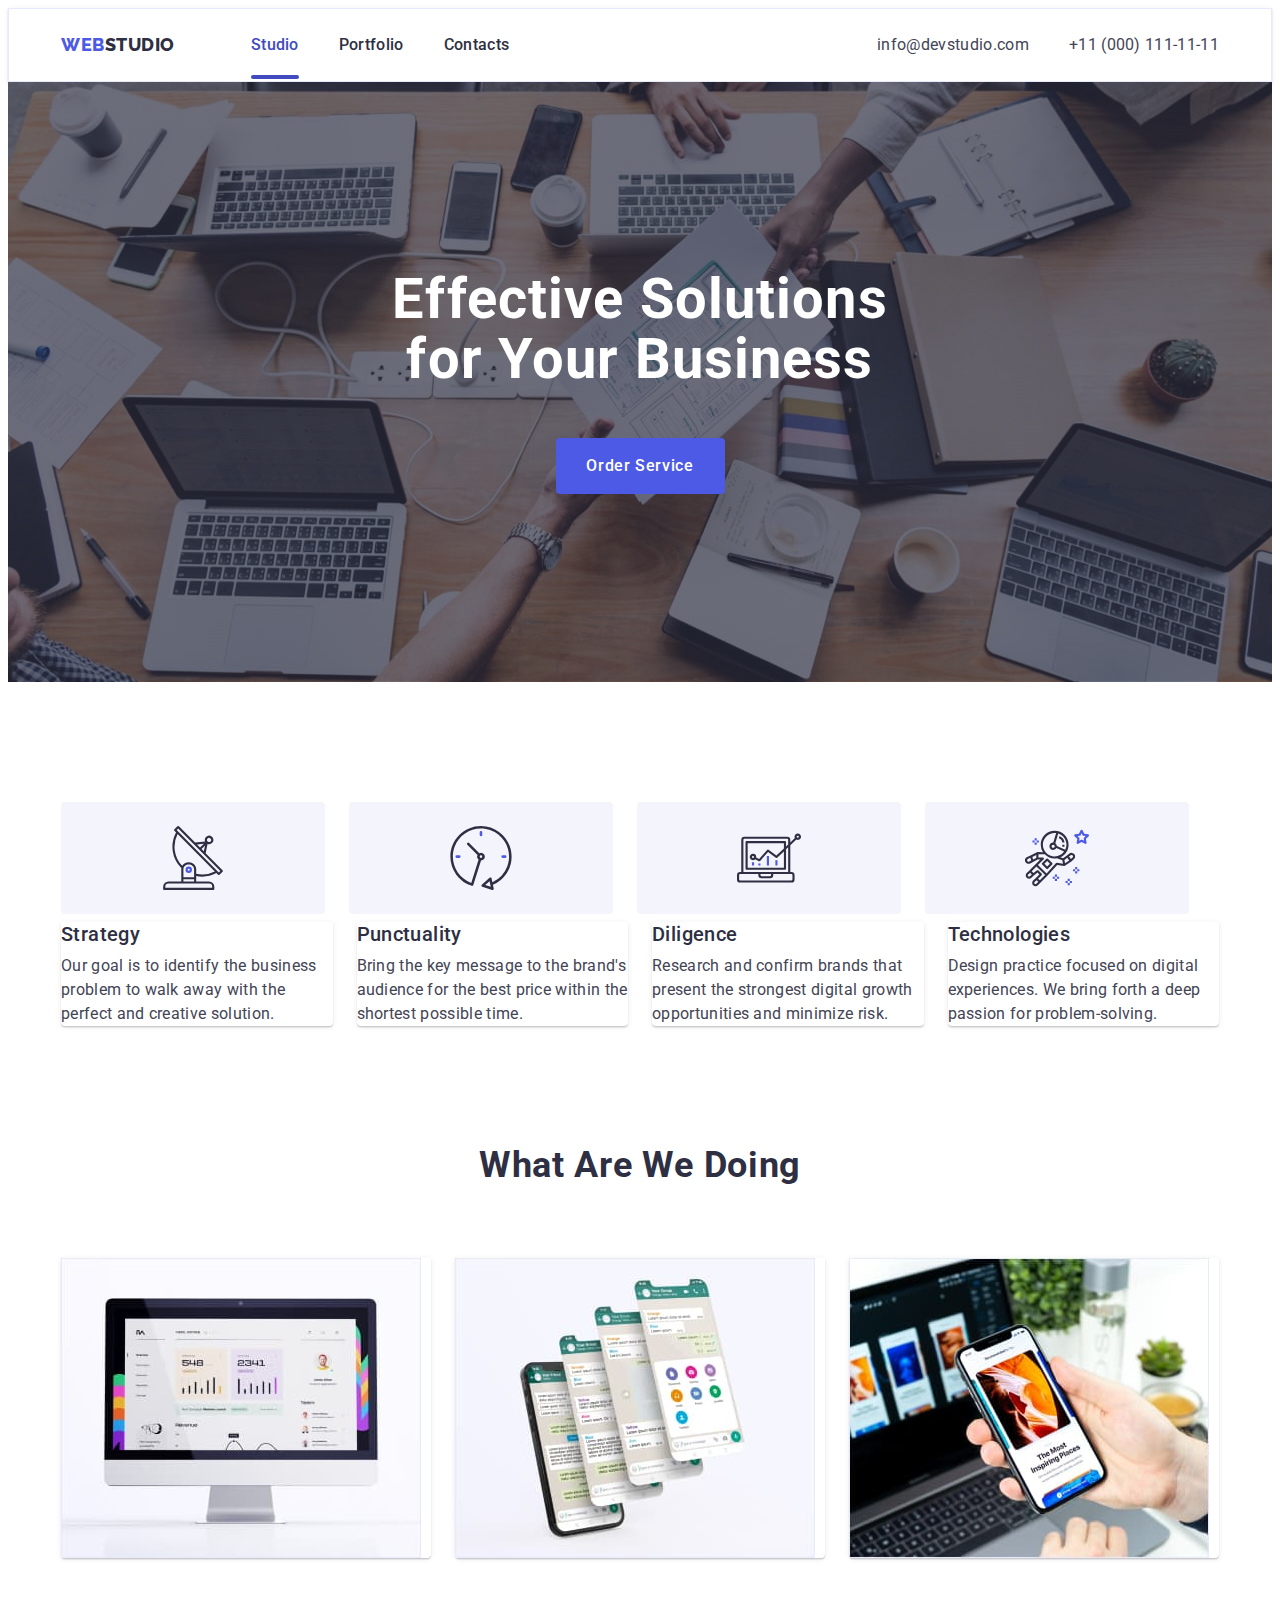
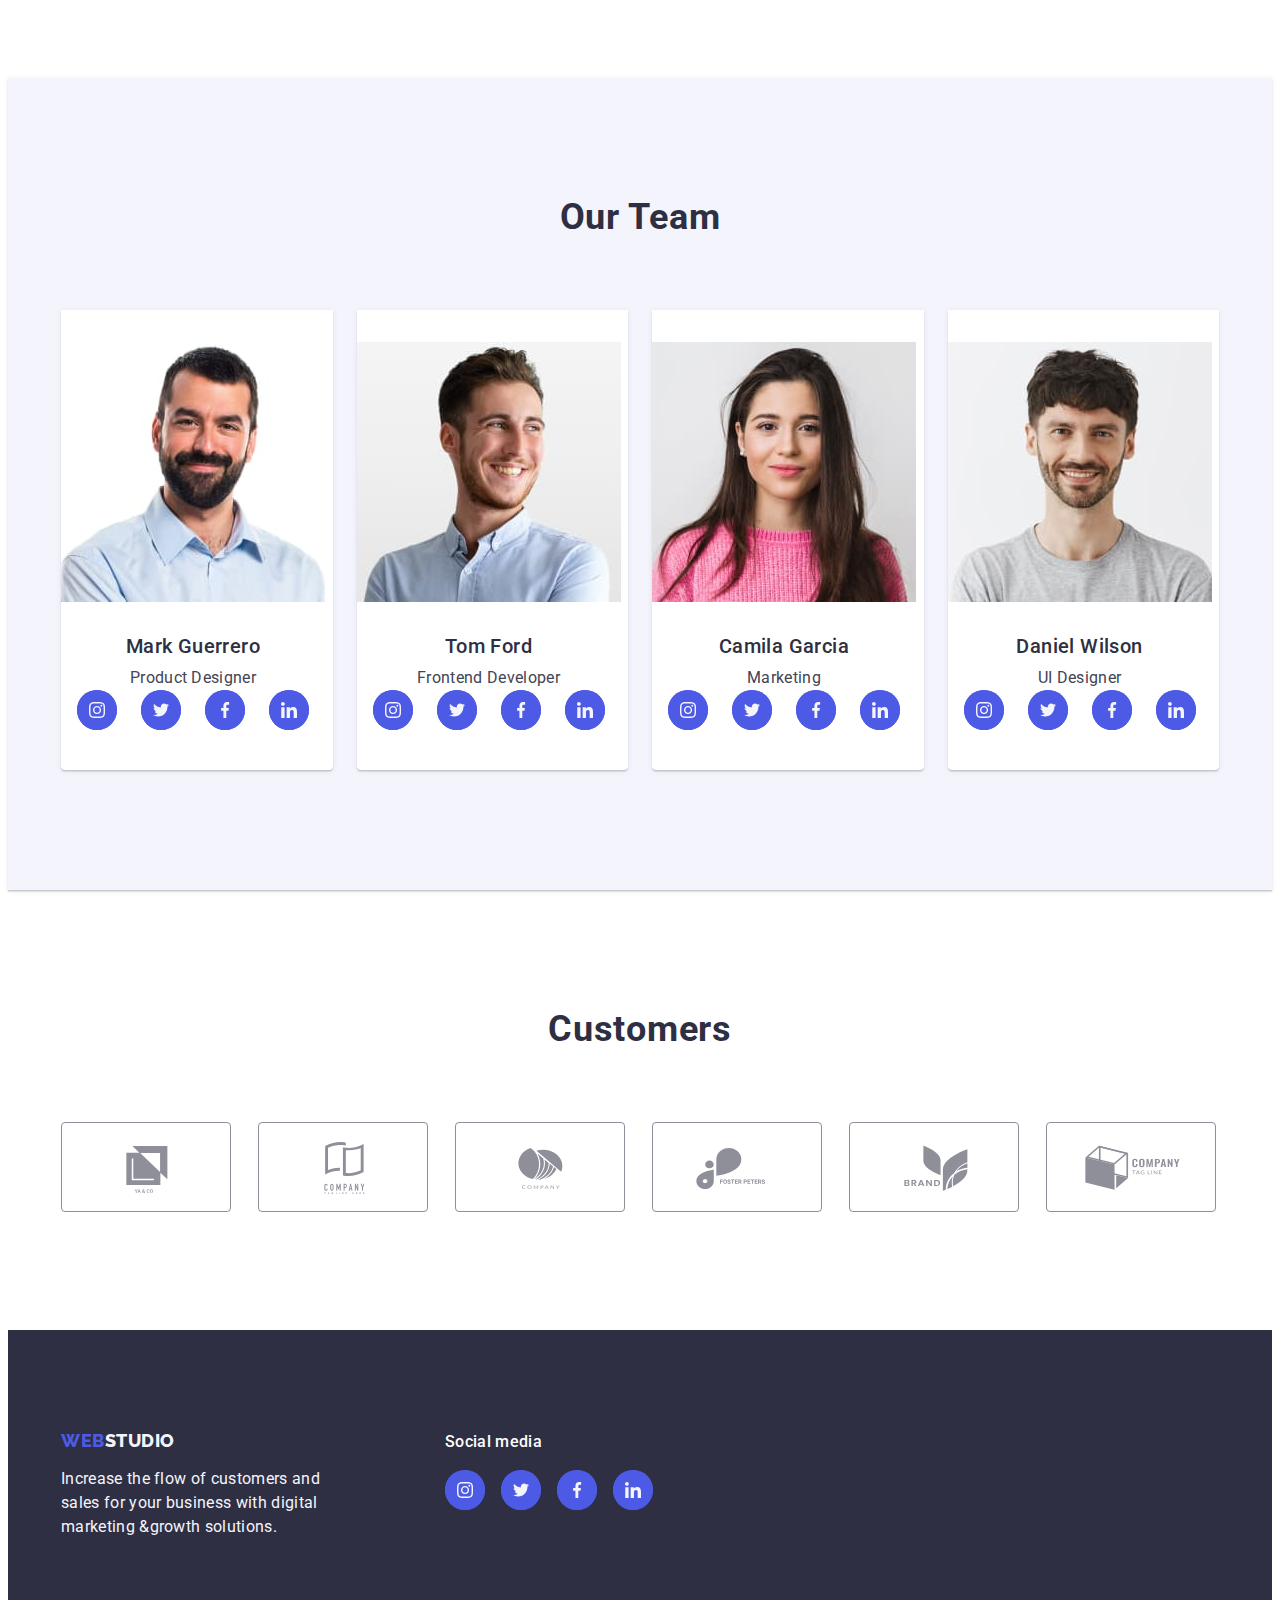
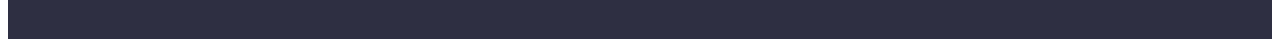
==== commit 594501e9: "homework2" ====
--- a/index.html
+++ b/index.html
@@ -55,7 +55,7 @@
                 <ul class="hero-icons-item list">
                     <li class="hero-icons">
                         <div class="container-hero">
-                            <svg class="main-one-icons" width="64px" height="64px">
+                            <svg class="main-one-icons" width="64" height="64">
                                 <use href="./images/icons.svg#icon-antenna">
                                 </use>
                             </svg>
@@ -63,7 +63,7 @@
                     </li>
                     <li class="hero-icons">
                         <div class="container-hero">
-                            <svg class="main-one-icons" width="64px" height="64px">
+                            <svg class="main-one-icons" width="64" height="64">
                                 <use href="./images/icons.svg#icon-clock">
                                 </use>
                             </svg>
@@ -71,7 +71,7 @@
                     </li>
                     <li class="hero-icons">
                         <div class="container-hero">
-                            <svg class="main-one-icons" width="64px" height="64px">
+                            <svg class="main-one-icons" width="64" height="64">
                                 <use href="./images/icons.svg#icon-diagram">
                                 </use>
                             </svg>
@@ -79,11 +79,11 @@
                     </li>
                     <li class="hero-icons">
                         <div class="container-hero">
-                            <svg class="main-one-icons" width="64px" height="64px">
+                            <svg class="main-one-icons" width="64" height="64">
                                 <use href="./images/icons.svg#icon-astronaut">
                                 </use>
-                        </div>
-                        </svg>
+                            </svg>
+                        </div>
                     </li>
                 </ul>
             </div>
@@ -149,7 +149,7 @@
                                     <li class="social-item">
                                         <div class="team-social-icons">
                                             <a href="/" class="social-link">
-                                                <svg class="main-text-icon" width="16px" height="16px">
+                                                <svg class="main-text-icon" width="16" height="16">
                                                     <use href="./images/icons.svg#icon-instagram"></use>
                                                 </svg>
                                             </a>
@@ -158,7 +158,7 @@
                                     <li class="social-item">
                                         <div class="team-social-icons">
                                             <a href="/" class="social-link">
-                                                <svg class="main-text-icon" width="16px" height="16px">
+                                                <svg class="main-text-icon" width="16" height="16">
                                                     <use href="./images/icons.svg#icon-twitter"></use>
                                                 </svg>
                                             </a>
@@ -167,7 +167,7 @@
                                     <li class="social-item">
                                         <div class="team-social-icons">
                                             <a href="/" class="social-link">
-                                                <svg class="main-text-icon" width="16px" height="16px">
+                                                <svg class="main-text-icon" width="16" height="16">
                                                     <use href="./images/icons.svg#icon-facebook"></use>
                                                 </svg>
                                             </a>
@@ -176,7 +176,7 @@
                                     <li class="social-item">
                                         <div class="team-social-icons">
                                             <a href="/" class="social-link">
-                                                <svg class="main-text-icon" width="16px" height="16px">
+                                                <svg class="main-text-icon" width="16" height="16">
                                                     <use href="./images/icons.svg#icon-linkedin"></use>
                                                 </svg>
                                             </a>
@@ -198,7 +198,7 @@
                                     <li class="social-item">
                                         <div class="team-social-icons">
                                             <a href="/" class="social-link">
-                                                <svg class="main-text-icon" width="16px" height="16px">
+                                                <svg class="main-text-icon" width="16" height="16">
                                                     <use href="./images/icons.svg#icon-instagram"></use>
                                                 </svg>
                                             </a>
@@ -207,7 +207,7 @@
                                     <li class="social-item">
                                         <div class="team-social-icons">
                                             <a href="/" class="social-link">
-                                                <svg class="main-text-icon" width="16px" height="16px">
+                                                <svg class="main-text-icon" width="16" height="16">
                                                     <use href="./images/icons.svg#icon-twitter"></use>
                                                 </svg>
                                             </a>
@@ -216,7 +216,7 @@
                                     <li class="social-item">
                                         <div class="team-social-icons">
                                             <a href="/" class="social-link">
-                                                <svg class="main-text-icon" width="16px" height="16px">
+                                                <svg class="main-text-icon" width="16" height="16">
                                                     <use href="./images/icons.svg#icon-facebook"></use>
                                                 </svg>
                                             </a>
@@ -225,7 +225,7 @@
                                     <li class="social-item">
                                         <div class="team-social-icons">
                                             <a href="/" class="social-link">
-                                                <svg class="main-text-icon" width="16px" height="16px">
+                                                <svg class="main-text-icon" width="16" height="16">
                                                     <use href="./images/icons.svg#icon-linkedin"></use>
                                                 </svg>
                                             </a>
@@ -248,7 +248,7 @@
                                     <li class="social-item">
                                         <div class="team-social-icons">
                                             <a href="/" class="social-link">
-                                                <svg class="main-text-icon" width="16px" height="16px">
+                                                <svg class="main-text-icon" width="16" height="16">
                                                     <use href="./images/icons.svg#icon-instagram"></use>
                                                 </svg>
                                             </a>
@@ -257,7 +257,7 @@
                                     <li class="social-item">
                                         <div class="team-social-icons">
                                             <a href="/" class="social-link">
-                                                <svg class="main-text-icon" width="16px" height="16px">
+                                                <svg class="main-text-icon" width="16" height="16">
                                                     <use href="./images/icons.svg#icon-twitter"></use>
                                                 </svg>
                                             </a>
@@ -266,7 +266,7 @@
                                     <li class="social-item">
                                         <div class="team-social-icons">
                                             <a href="/" class="social-link">
-                                                <svg class="main-text-icon" width="16px" height="16px">
+                                                <svg class="main-text-icon" width="16" height="16">
                                                     <use href="./images/icons.svg#icon-facebook"></use>
                                                 </svg>
                                             </a>
@@ -275,7 +275,7 @@
                                     <li class="social-item">
                                         <div class="team-social-icons">
                                             <a href="/" class="social-link">
-                                                <svg class="main-text-icon" width="16px" height="16px">
+                                                <svg class="main-text-icon" width="16" height="16">
                                                     <use href="./images/icons.svg#icon-linkedin"></use>
                                                 </svg>
                                             </a>
@@ -298,7 +298,7 @@
                                     <li class="social-item">
                                         <div class="team-social-icons">
                                             <a href="/" class="social-link">
-                                                <svg class="main-text-icon" width="16px" height="16px">
+                                                <svg class="main-text-icon" width="16" height="16">
                                                     <use href="./images/icons.svg#icon-instagram"></use>
                                                 </svg>
                                             </a>
@@ -307,7 +307,7 @@
                                     <li class="social-item">
                                         <div class="team-social-icons">
                                             <a href="/" class="social-link">
-                                                <svg class="main-text-icon" width="16px" height="16px">
+                                                <svg class="main-text-icon" width="16" height="16">
                                                     <use href="./images/icons.svg#icon-twitter"></use>
                                                 </svg>
                                             </a>
@@ -316,7 +316,7 @@
                                     <li class="social-item">
                                         <div class="team-social-icons">
                                             <a href="/" class="social-link">
-                                                <svg class="main-text-icon" width="16px" height="16px">
+                                                <svg class="main-text-icon" width="16" height="16">
                                                     <use href="./images/icons.svg#icon-facebook"></use>
                                                 </svg>
                                             </a>
@@ -325,7 +325,7 @@
                                     <li class="social-item">
                                         <div class="team-social-icons">
                                             <a href="/" class="social-link">
-                                                <svg class="main-text-icon" width="16px" height="16px">
+                                                <svg class="main-text-icon" width="16" height="16">
                                                     <use href="./images/icons.svg#icon-linkedin"></use>
                                                 </svg>
                                             </a>
@@ -346,42 +346,42 @@
                 <ul class="customers-list list">
                     <li class="customers-item">
                         <a href="/" class="customers-link">
-                            <svg class="customers-img" width="104px" height="56px">
+                            <svg class="customers-img" width="104" height="56">
                                 <use href="./images/icons.svg#icon-Logo1"></use>
                             </svg>
                         </a>
                     </li>
                     <li class="customers-item">
                         <a href="/" class="customers-link">
-                            <svg class="customers-img" width="104px" height="56px">
+                            <svg class="customers-img" width="104" height="56">
                                 <use href="./images/icons.svg#icon-Logo2"></use>
                             </svg>
                         </a>
                     </li>
                     <li class="customers-item">
                         <a href="/" class="customers-link">
-                            <svg class="customers-img" width="104px" height="56px">
+                            <svg class="customers-img" width="104" height="56">
                                 <use href="./images/icons.svg#icon-Logo3"></use>
                             </svg>
                         </a>
                     </li>
                     <li class="customers-item">
                         <a href="/" class="customers-link">
-                            <svg class="customers-img" width="104px" height="56px">
+                            <svg class="customers-img" width="104" height="56">
                                 <use href="./images/icons.svg#icon-Logo4"></use>
                             </svg>
                         </a>
                     </li>
                     <li class="customers-item">
                         <a href="/" class="customers-link">
-                            <svg class="customers-img" width="104px" height="56px">
+                            <svg class="customers-img" width="104" height="56">
                                 <use href="./images/icons.svg#icon-Logo5"></use>
                             </svg>
                         </a>
                     </li>
                     <li class="customers-item">
                         <a href="/" class="customers-link">
-                            <svg class="customers-img" width="104px" height="56px">
+                            <svg class="customers-img" width="104" height="56">
                                 <use href="./images/icons.svg#icon-Logo6"></use>
                             </svg>
                         </a>
@@ -392,43 +392,61 @@
     </main>
 
     <footer class="footer link">
-        <div class="container">
-            <a href="./index.html" class="footer-logo link">Web<span class="span">Studio</span></a>
-            <p class="footer-text">Increase the flow of customers and sales for your business with digital marketing &
-                growth solutions.</p>
-        </div>
-        <div class="footer-container-social">
-            <h3 class="footer-social">Social media</h3>
-            <div class="team-icons">
-                <ul class="social-list list">
+        <div class="footer-container">
+            <div class="footer-logo-tittle">
+                <a href="./index.html" class="footer-logo link">Web<span class="span">Studio</span></a>
+                <p class="footer-text">Increase the flow of customers and sales for your business with digital marketing
+                    &growth solutions.</p>
+            </div>
+            <div class="footer-container-social">
+                <p class="footer-social">Social media</p>
+                <!-- <div class="team-icons"> -->
+                <ul class="footer-social-list list">
                     <li class="social-item">
-                        <svg class="main-text-icon" width="16px" height="16px">
-                            <use href="./images/icons.svg#icon-instagram"></use>
-                        </svg>
+                        <div class="team-social-icons">
+                            <a href="/" class="footer-social-link">
+                                <svg class="main-text-icon" width="24" height="24">
+                                    <use href="./images/icons.svg#icon-instagram"></use>
+                                </svg>
+                            </a>
+                        </div>
                     </li>
                     <li class="social-item">
-                        <svg class="main-text-icon" width="16px" height="16px">
-                            <use href="./images/icons.svg#icon-twitter"></use>
-                        </svg>
+                        <div class="team-social-icons">
+                            <a href="/" class="footer-social-link">
+                                <svg class="main-text-icon" width="24" height="24">
+                                    <use href="./images/icons.svg#icon-twitter"></use>
+                                </svg>
+                            </a>
+                        </div>
                     </li>
                     <li class="social-item">
-                        <svg class="main-text-icon" width="16px" height="16px">
-                            <use href="./images/icons.svg#icon-facebook"></use>
-                        </svg>
+                        <div class="team-social-icons">
+                            <a href="/" class="footer-social-link">
+                                <svg class="main-text-icon" width="24" height="24">
+                                    <use href="./images/icons.svg#icon-facebook"></use>
+                                </svg>
+                            </a>
+                        </div>
                     </li>
                     <li class="social-item">
-                        <svg class="main-text-icon" width="16px" height="16px">
-                            <use href="./images/icons.svg#icon-linkedin"></use>
-                        </svg>
-                    </li>
-                </ul>
+                        <div class="team-social-icons">
+                            <a href="/" class="footer-social-link">
+                                <svg class="main-text-icon" width="24" height="24">
+                                    <use href="./images/icons.svg#icon-linkedin"></use>
+                                </svg>
+                            </a>
+                        </div>
+                    </li>
+                </ul>
+                <!-- </div> -->
             </div>
         </div>
     </footer>
     <div class="backdrop is-hidden" data-modal>
         <div class="modal">
             <button type="button" class="modal-button" data-modal-close>
-                <svg class="button-close" width="24px" height="24px">
+                <svg class="button-close" width="8" height="8">
                     <use href="./images/icons.svg#icon-close"></use>
                 </svg>
             </button>
--- a/css/styles.css
+++ b/css/styles.css
@@ -130,6 +130,7 @@
 height: 4px;
 background: #404BBF;
 border-radius: 2px;
+transition: color 250ms cubic-bezier(0.4, 0, 0.2, 1);
 }
 address{
     font-style: normal;
@@ -186,7 +187,7 @@
 }
 
 .container-person-img {
-    padding-bottom: 32px;
+    padding: 32px 0;
 }
 
 .our-product {
@@ -281,7 +282,7 @@
     color: var(--color-portfolio);
 }
 
-.team-icons {
+/* .team-icons {
     content: '';
     display: flex;
     flex-direction: row;
@@ -291,7 +292,7 @@
     width: 232px;
     height: 40px;
     margin-top: 8px;
-}
+} */
 
 
 .team-social-icons {
@@ -313,9 +314,10 @@
 display: flex;
 align-items: center;
 justify-content: center;
-}
-
-.social-link:hover
+transition: background-color 250ms cubic-bezier(0.4, 0, 0.2, 1);
+}
+
+.social-link:hover, 
 .social-link:focus {
 background-color: #404bbf;
 }
@@ -324,7 +326,7 @@
     width: 16px;
     height: 16px;
     margin: auto;
-    fill: #f4f4fd;
+    fill: var(--color-three);
 }
 
 .main-product {
@@ -402,10 +404,9 @@
 }
 
 .customers-item {
-    transition: border-color 250ms cubic-bezier(0.4, 0, 0.2, 1),
-        color 250ms cubic-bezier(0.4, 0, 0.2, 1);
-    
-   
+    width: calc((100% - 120px) / 6);
+    height: 88px;
+    transition: border-color 250ms cubic-bezier(0.4, 0, 0.2, 1),color 250ms cubic-bezier(0.4, 0, 0.2, 1);
 }
 
 .customers-link {
@@ -430,16 +431,28 @@
 .customers-img {
    position: relative;
     fill: currentColor;
-    /* padding: 16px 32px;
     width: 104px;
-    height: 56px; */
-    /* top: 16px;
-    left: 32px; */
+    height: 56px;
 }
 /*------------FOOTER---------*/
 .footer {
 background: var(--color-two);
 padding: 100px 0;
+}
+
+.footer-container {
+    max-width: 1158px;
+    width: 100%;
+    padding-left: 15px;
+    padding-right: 15px;
+    margin: 0 auto;
+    display: flex;
+    align-items: baseline;
+}
+
+.footer-logo-tittle {
+    margin-right: 120px;
+
 }
 
 .footer-logo {
@@ -472,24 +485,39 @@
     font-size: 16px;
     line-height: 1.5;
     letter-spacing: 0.02em;
-    color: #FFFFFF;
-}
-
+    color: var(--background-color);
+    margin-bottom: 16px;
+}
+
+.footer-social-list {
+    display: flex;
+    gap: 16px;
+}
 
 .social-list {
     display: flex;
     justify-content: center;
-    /* flex-direction: row;
-    align-items: flex-start; */
-    padding: 0px;
-    gap: 16px;
-}
-
-
-
+    gap: 24px;
+}
+
+.footer-social-link {
+    width: 100%;
+    height: 100%;
+    background-color: var(--color);
+    border-radius: 50%;
+    display: flex;
+    align-items: center;
+    justify-content: center;
+}
+
+.footer-social-link:hover,
+.footer-social-link:focus {
+    background-color: #31d0aa;
+}
 .social-item {
 width: 40px;
 height: 40px;
+transition: background-color 250ms cubic-bezier(0.4, 0, 0.2, 1);
 }
 
 .footer-social-item {
@@ -514,13 +542,6 @@
     padding-top: 96px;
     padding-bottom: 120px;
 }
-.section-list {
-    list-style-type: none;
-    display: flex;
-    justify-content: center;
-    gap: 24px;
-    margin-bottom: 72px;
-}
 
 .button-list {
     font-family: "Roboto", sans-serif;
@@ -535,28 +556,41 @@
     padding: 12px 24px;
     border: 1px solid var(--color-button);
     border-radius: 4px;
-}
-
-
-.button-list:hover {
-    box-shadow: 0px 3px 1px rgba(0, 0, 0, 0.1), 0px 2px 1px rgba(0, 0, 0, 0.08), 0px 2px 2px rgba(0, 0, 0, 0.12);
-    transition: var(--transition);
-}
-
-.button-list:focus{
-    box-shadow: 0px 3px 1px rgba(0, 0, 0, 0.1), 0px 2px 1px rgba(0, 0, 0, 0.08), 0px 2px 2px rgba(0, 0, 0, 0.12);
+    transition: color 250ms cubic-bezier(0.4, 0, 0.2, 1),
+        background-color 250ms cubic-bezier(0.4, 0, 0.2, 1),
+        border-color 250ms cubic-bezier(0.4, 0, 0.2, 1),
+        box-shadow 250ms cubic-bezier(0.4, 0, 0.2, 1);
+}
+
+.portfolio-link {
+    display: block;
+}
+
+.portfolio-link:hover,
+.portfolio-link:focus {
+    box-shadow: 0px 1px 6px rgba(46, 47, 66, 0.08), 0px 1px 1px rgba(46, 47, 66, 0.16), 0px 2px 1px rgba(46, 47, 66, 0.08);
+}
+
+.section-list {
+    list-style-type: none;
+    display: flex;
+    justify-content: center;
+    gap: 24px;
+    margin-bottom: 72px;
 }
 
 .button-list:hover {
     color: #FFFFFF;
     background-color: #404BBF;
     border: 1px solid transparent;
+    box-shadow: 0px 3px 1px rgba(0, 0, 0, 0.1), 0px 2px 1px rgba(0, 0, 0, 0.08), 0px 2px 2px rgba(0, 0, 0, 0.12);
 }
 
 .button-list:focus {
     color: #FFFFFF;
     background-color: #404BBF;
     border: 1px solid transparent;
+    box-shadow: 0px 3px 1px rgba(0, 0, 0, 0.1), 0px 2px 1px rgba(0, 0, 0, 0.08), 0px 2px 2px rgba(0, 0, 0, 0.12);
 }
 .section-title {
     font-weight: 500;
@@ -574,6 +608,10 @@
     color: var(--color-portfolio);
 }
 
+.section-text:focus,
+.section-text:hover {
+    transform: translateY(0%);
+}
 .section-product {
     display: flex;
     flex-wrap: wrap;
@@ -584,6 +622,8 @@
 
 .product-item {
     width: calc((100% - 48px) / 3);
+    transition: box-shadow 250ms cubic-bezier(0.4, 0, 0.2, 1);
+
 }
     
 .product-item:hover {
@@ -610,14 +650,13 @@
 
 .product-cover-title {
     position: absolute;
-    background: #4D5AE5;
+    /* background: #4D5AE5; */
     top: 0;
     left: 0;
     height: 100%;
     width: 360px;
     height: 300px;
     transform: translateY(100%);
-    transition: var(--transition);
     
 }
 .product-cover-text {
@@ -625,7 +664,16 @@
     font-size: 16px;
     line-height: 1.5;
     letter-spacing: 0.02em;
-     color: #F4F4FD;
+     color: var(--color-three);
+    position: absolute;
+    top: 0;
+    padding: 40px 32px;
+    background-color: #4d5ae5;
+    height: 100%;
+    width: 100%;
+    /* transform: translateY(100%); */
+    transition: transform 250ms cubic-bezier(0.4, 0, 0.2, 1);
+
 }
 /*------------------MODAL----------------*/
 .backdrop {
@@ -633,8 +681,9 @@
     top: 0;
     width: 100%;
     height: 100%;
-    background-color: rgba(46, 47, 66, 0.5);
-    transition: opasity var(--transition) visibility var(--transition);
+    background-color: rgba(46, 47, 66, 0.4);
+    transition: opacity 250ms cubic-bezier(0.4, 0, 0.2, 1),
+        visibility 250ms cubic-bezier(0.4, 0, 0.2, 1);
 }
 
 .modal {
@@ -646,7 +695,8 @@
     top: 50%;
     left: 50%;
     transform: translate(-50%, -50%) scale(1);
-    transition: transform var(--transition);
+    box-shadow: 0px 1px 1px rgba(0, 0, 0, 0.14), 0px 1px 3px rgba(0, 0, 0, 0.12), 0px 2px 1px rgba(0, 0, 0, 0.2);
+    transition: transform 250ms cubic-bezier(0.4, 0, 0.2, 1);
 }
 
 .modal-button {
@@ -658,7 +708,22 @@
    right: 24px;
    top: 24px;
    cursor: pointer;
-}
+    border-radius: 50%;
+    display: flex;
+    align-items: center;
+    justify-content: center;
+    background-color: #e7e9fc;
+    border: 1px solid rgba(0, 0, 0, 0.1);
+    padding: 0;
+    transition: background-color 250ms cubic-bezier(0.4, 0, 0.2, 1), border 250ms cubic-bezier(0.4, 0, 0.2, 1);
+}
+
+.modal-button:hover,
+.modal-button:focus {
+    background-color: #404bbf;
+    border: none;
+}
+
 
 .is-hidden {
     visibility: hidden;
@@ -669,3 +734,12 @@
 .backdrop.is-hidden .modal {
     transform: translate(-50%, -50%) scale(0);
 }
+
+.button-close {
+    transition: fill 250ms cubic-bezier(0.4, 0, 0.2, 1);
+}
+
+.button-close:hover,
+.button-close:focus {
+fill: #ffffff
+}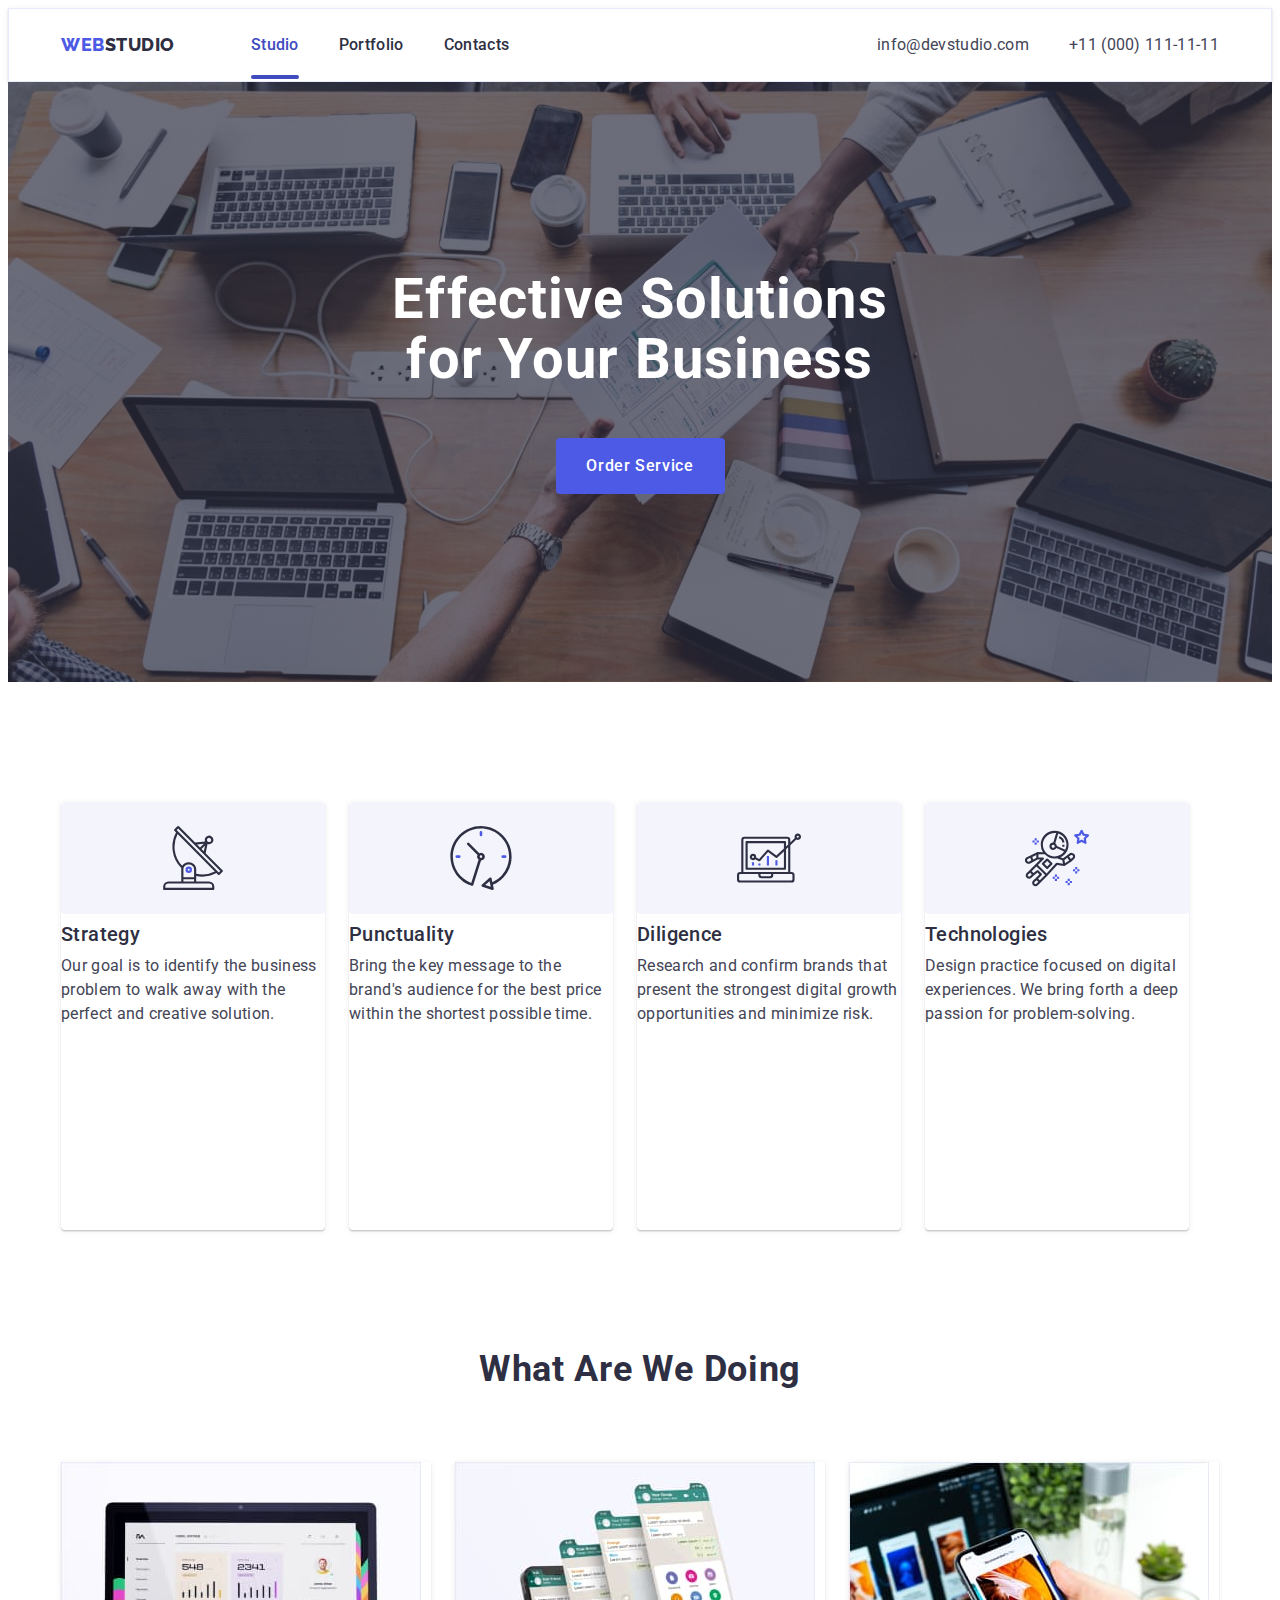
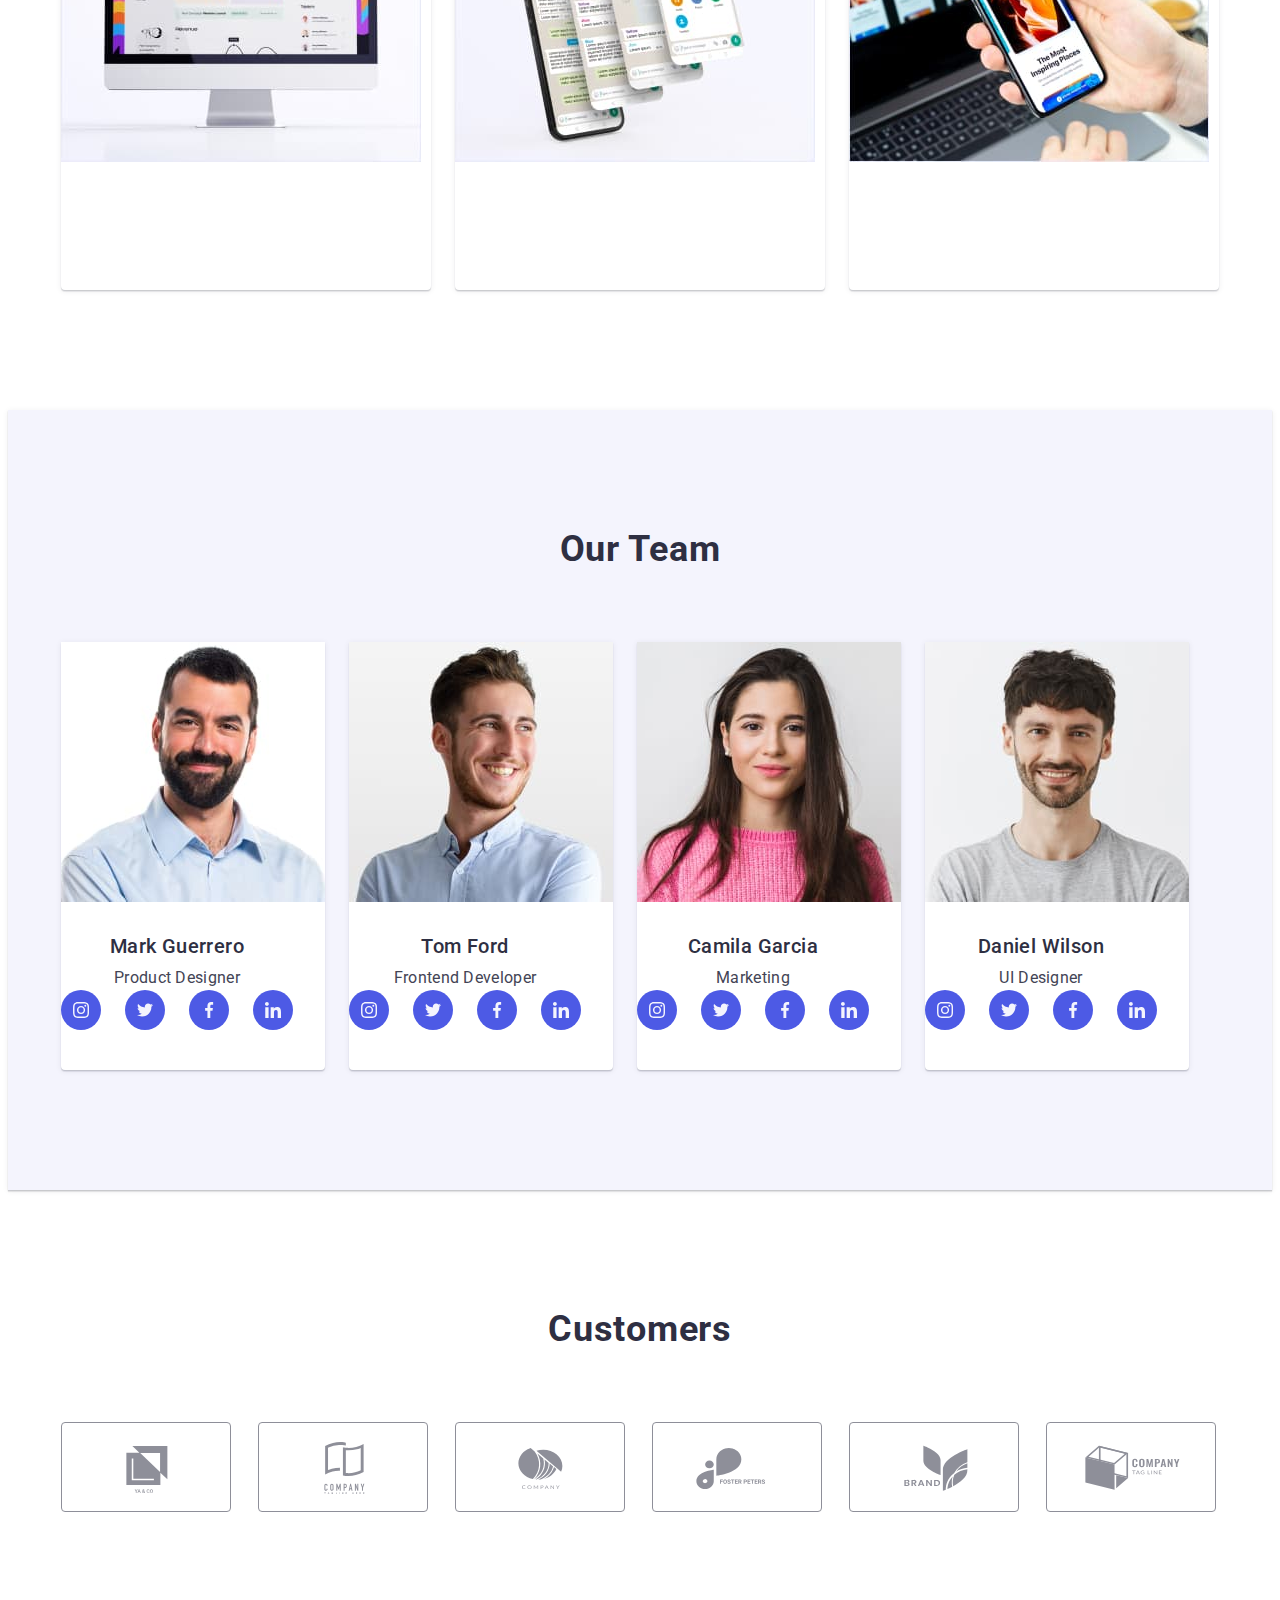
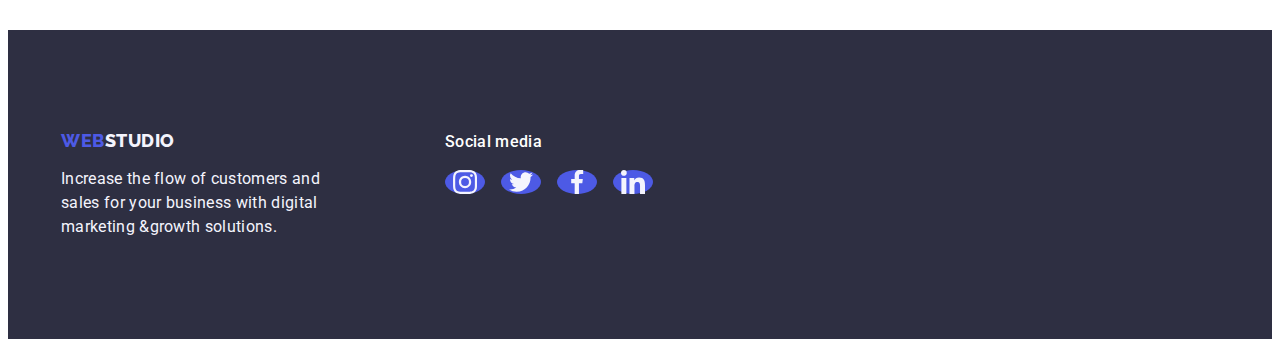
==== commit f772e7bc: "hw3" ====
--- a/index.html
+++ b/index.html
@@ -52,63 +52,50 @@
 
         <section class="section">
             <div class="container">
-                <ul class="hero-icons-item list">
-                    <li class="hero-icons">
+                <h2 class="visually-hidden">Goal</h2>
+                <ul class="main-one list">
+                    <li class="main-item">
                         <div class="container-hero">
                             <svg class="main-one-icons" width="64" height="64">
                                 <use href="./images/icons.svg#icon-antenna">
                                 </use>
                             </svg>
                         </div>
-                    </li>
-                    <li class="hero-icons">
+                        <h3 class="main-title">Strategy</h3>
+                        <p class="main-text">Our goal is to identify the business
+                            problem to walk away with the perfect and creative solution.</p>
+                    </li>
+                    <li class="main-item">
                         <div class="container-hero">
                             <svg class="main-one-icons" width="64" height="64">
                                 <use href="./images/icons.svg#icon-clock">
                                 </use>
                             </svg>
                         </div>
-                    </li>
-                    <li class="hero-icons">
+                        <h3 class="main-title">Punctuality</h3>
+                        <p class="main-text">Bring the key message to the brand's audience for the best price within the
+                            shortest possible
+                            time.</p>
+                    </li>
+                    <li class="main-item">
                         <div class="container-hero">
                             <svg class="main-one-icons" width="64" height="64">
                                 <use href="./images/icons.svg#icon-diagram">
                                 </use>
                             </svg>
                         </div>
-                    </li>
-                    <li class="hero-icons">
+                        <h3 class="main-title">Diligence</h3>
+                        <p class="main-text">Research and confirm brands that present the strongest digital growth
+                            opportunities and minimize
+                            risk.</p>
+                    </li>
+                    <li class="main-item">
                         <div class="container-hero">
                             <svg class="main-one-icons" width="64" height="64">
                                 <use href="./images/icons.svg#icon-astronaut">
                                 </use>
                             </svg>
                         </div>
-                    </li>
-                </ul>
-            </div>
-
-            <div class="container">
-                <h2 class="visually-hidden">Goal</h2>
-                <ul class="main-one list">
-                    <li class="main-item">
-                        <h3 class="main-title">Strategy</h3>
-                        <p class="main-text">Our goal is to identify the business
-                            problem to walk away with the perfect and creative solution.</p>
-                    </li>
-                    <li class="main-item">
-                        <h3 class="main-title">Punctuality</h3>
-                        <p class="main-text">Bring the key message to the brand's audience for the best price within the
-                            shortest possible
-                            time.</p>
-                    </li>
-                    <li class="main-item">
-                        <h3 class="main-title">Diligence</h3>
-                        <p class="main-text">Research and confirm brands that present the strongest digital growth
-                            opportunities and minimize
-                            risk.</p>
-                    </li>
-                    <li class="main-item">
                         <h3 class="main-title">Technologies</h3>
                         <p class="main-text">Design practice focused on digital experiences. We bring forth a deep
                             passion
@@ -118,6 +105,7 @@
                 </ul>
             </div>
         </section>
+
         <section class="section-two">
             <div class="container">
                 <h2 class="main-product">What are we doing</h2>
@@ -137,203 +125,152 @@
                 <h2 class="team">Our Team</h2>
                 <ul class="main-one list">
                     <li class="main-item">
-                        <div class="container-person-img">
-                            <img src="./images/img4.jpg" alt="Mark Guerrero" class="team-img-one" width="264"
-                                height="260">
-                        </div>
+                        <img src="./images/img4.jpg" alt="Mark Guerrero" class="team-img-one" width="264" height="260">
                         <div class="position">
                             <h3 class="team-person">Mark Guerrero</h3>
                             <p class="main-text-position">Product Designer</p>
-                            <div class="team-icons">
-                                <ul class="social-list list">
-                                    <li class="social-item">
-                                        <div class="team-social-icons">
-                                            <a href="/" class="social-link">
-                                                <svg class="main-text-icon" width="16" height="16">
-                                                    <use href="./images/icons.svg#icon-instagram"></use>
-                                                </svg>
-                                            </a>
-                                        </div>
-                                    </li>
-                                    <li class="social-item">
-                                        <div class="team-social-icons">
-                                            <a href="/" class="social-link">
-                                                <svg class="main-text-icon" width="16" height="16">
-                                                    <use href="./images/icons.svg#icon-twitter"></use>
-                                                </svg>
-                                            </a>
-                                        </div>
-                                    </li>
-                                    <li class="social-item">
-                                        <div class="team-social-icons">
-                                            <a href="/" class="social-link">
-                                                <svg class="main-text-icon" width="16" height="16">
-                                                    <use href="./images/icons.svg#icon-facebook"></use>
-                                                </svg>
-                                            </a>
-                                        </div>
-                                    </li>
-                                    <li class="social-item">
-                                        <div class="team-social-icons">
-                                            <a href="/" class="social-link">
-                                                <svg class="main-text-icon" width="16" height="16">
-                                                    <use href="./images/icons.svg#icon-linkedin"></use>
-                                                </svg>
-                                            </a>
-                                        </div>
-                                    </li>
-                                </ul>
-                            </div>
-                        </div>
-                    </li>
-                    <li class="main-item">
-                        <div class="container-person-img">
-                            <img src="./images/img5.jpg" alt="Tom Ford" class="team-img-two" width="264" height="260">
-                        </div>
+                            <ul class="social-list list">
+                                <li class="social-item">
+                                    <a href="/" class="social-link">
+                                        <svg class="main-text-icon" width="16" height="16">
+                                            <use href="./images/icons.svg#icon-instagram"></use>
+                                        </svg>
+                                    </a>
+                                </li>
+                                <li class="social-item">
+                                    <a href="/" class="social-link">
+                                        <svg class="main-text-icon" width="16" height="16">
+                                            <use href="./images/icons.svg#icon-twitter"></use>
+                                        </svg>
+                                    </a>
+                                </li>
+                                <li class="social-item">
+                                    <a href="/" class="social-link">
+                                        <svg class="main-text-icon" width="16" height="16">
+                                            <use href="./images/icons.svg#icon-facebook"></use>
+                                        </svg>
+                                    </a>
+                                </li>
+                                <li class="social-item">
+                                    <a href="/" class="social-link">
+                                        <svg class="main-text-icon" width="16" height="16">
+                                            <use href="./images/icons.svg#icon-linkedin"></use>
+                                        </svg>
+                                    </a>
+                                </li>
+                            </ul>
+                        </div>
+                    </li>
+                    <li class="main-item">
+                        <img src="./images/img5.jpg" alt="Tom Ford" class="team-img-two" width="264" height="260">
                         <div class="position">
                             <h3 class="team-person">Tom Ford</h3>
                             <p class="main-text-position">Frontend Developer</p>
-                            <div class="team-icons">
-                                <ul class="social-list list">
-                                    <li class="social-item">
-                                        <div class="team-social-icons">
-                                            <a href="/" class="social-link">
-                                                <svg class="main-text-icon" width="16" height="16">
-                                                    <use href="./images/icons.svg#icon-instagram"></use>
-                                                </svg>
-                                            </a>
-                                        </div>
-                                    </li>
-                                    <li class="social-item">
-                                        <div class="team-social-icons">
-                                            <a href="/" class="social-link">
-                                                <svg class="main-text-icon" width="16" height="16">
-                                                    <use href="./images/icons.svg#icon-twitter"></use>
-                                                </svg>
-                                            </a>
-                                        </div>
-                                    </li>
-                                    <li class="social-item">
-                                        <div class="team-social-icons">
-                                            <a href="/" class="social-link">
-                                                <svg class="main-text-icon" width="16" height="16">
-                                                    <use href="./images/icons.svg#icon-facebook"></use>
-                                                </svg>
-                                            </a>
-                                        </div>
-                                    </li>
-                                    <li class="social-item">
-                                        <div class="team-social-icons">
-                                            <a href="/" class="social-link">
-                                                <svg class="main-text-icon" width="16" height="16">
-                                                    <use href="./images/icons.svg#icon-linkedin"></use>
-                                                </svg>
-                                            </a>
-                                        </div>
-                                    </li>
-                                </ul>
-                            </div>
-                        </div>
-                    </li>
-                    <li class="main-item">
-                        <div class="container-person-img">
-                            <img src="./images/img6.jpg" alt="Camila Garcia" class="team-img-three" width="264"
-                                height="260">
-                        </div>
+                            <ul class="social-list list">
+                                <li class="social-item">
+                                    <a href="/" class="social-link">
+                                        <svg class="main-text-icon" width="16" height="16">
+                                            <use href="./images/icons.svg#icon-instagram"></use>
+                                        </svg>
+                                    </a>
+                                </li>
+                                <li class="social-item">
+                                    <a href="/" class="social-link">
+                                        <svg class="main-text-icon" width="16" height="16">
+                                            <use href="./images/icons.svg#icon-twitter"></use>
+                                        </svg>
+                                    </a>
+                                </li>
+                                <li class="social-item">
+                                    <a href="/" class="social-link">
+                                        <svg class="main-text-icon" width="16" height="16">
+                                            <use href="./images/icons.svg#icon-facebook"></use>
+                                        </svg>
+                                    </a>
+                                </li>
+                                <li class="social-item">
+                                    <a href="/" class="social-link">
+                                        <svg class="main-text-icon" width="16" height="16">
+                                            <use href="./images/icons.svg#icon-linkedin"></use>
+                                        </svg>
+                                    </a>
+                                </li>
+                            </ul>
+                        </div>
+                    </li>
+                    <li class="main-item">
+                        <img src="./images/img6.jpg" alt="Camila Garcia" class="team-img-three" width="264"
+                            height="260">
                         <div class="position">
                             <h3 class="team-person">Camila Garcia</h3>
                             <p class="main-text-position">Marketing</p>
-                            <div class="team-icons">
-                                <ul class="social-list list">
-                                    <li class="social-item">
-                                        <div class="team-social-icons">
-                                            <a href="/" class="social-link">
-                                                <svg class="main-text-icon" width="16" height="16">
-                                                    <use href="./images/icons.svg#icon-instagram"></use>
-                                                </svg>
-                                            </a>
-                                        </div>
-                                    </li>
-                                    <li class="social-item">
-                                        <div class="team-social-icons">
-                                            <a href="/" class="social-link">
-                                                <svg class="main-text-icon" width="16" height="16">
-                                                    <use href="./images/icons.svg#icon-twitter"></use>
-                                                </svg>
-                                            </a>
-                                        </div>
-                                    </li>
-                                    <li class="social-item">
-                                        <div class="team-social-icons">
-                                            <a href="/" class="social-link">
-                                                <svg class="main-text-icon" width="16" height="16">
-                                                    <use href="./images/icons.svg#icon-facebook"></use>
-                                                </svg>
-                                            </a>
-                                        </div>
-                                    </li>
-                                    <li class="social-item">
-                                        <div class="team-social-icons">
-                                            <a href="/" class="social-link">
-                                                <svg class="main-text-icon" width="16" height="16">
-                                                    <use href="./images/icons.svg#icon-linkedin"></use>
-                                                </svg>
-                                            </a>
-                                        </div>
-                                    </li>
-                                </ul>
-                            </div>
-                        </div>
-                    </li>
-                    <li class="main-item">
-                        <div class="container-person-img">
-                            <img src="./images/img7.jpg" alt="Daniel Wilson" class="team-img-four" width="264"
-                                height="260">
-                        </div>
+                            <ul class="social-list list">
+                                <li class="social-item">
+                                    <a href="/" class="social-link">
+                                        <svg class="main-text-icon" width="16" height="16">
+                                            <use href="./images/icons.svg#icon-instagram"></use>
+                                        </svg>
+                                    </a>
+                                </li>
+                                <li class="social-item">
+                                    <a href="/" class="social-link">
+                                        <svg class="main-text-icon" width="16" height="16">
+                                            <use href="./images/icons.svg#icon-twitter"></use>
+                                        </svg>
+                                    </a>
+                                </li>
+                                <li class="social-item">
+                                    <a href="/" class="social-link">
+                                        <svg class="main-text-icon" width="16" height="16">
+                                            <use href="./images/icons.svg#icon-facebook"></use>
+                                        </svg>
+                                    </a>
+                                </li>
+                                <li class="social-item">
+                                    <a href="/" class="social-link">
+                                        <svg class="main-text-icon" width="16" height="16">
+                                            <use href="./images/icons.svg#icon-linkedin"></use>
+                                        </svg>
+                                    </a>
+                                </li>
+                            </ul>
+                        </div>
+                    </li>
+                    <li class="main-item">
+                        <img src="./images/img7.jpg" alt="Daniel Wilson" class="team-img-four" width="264" height="260">
                         <div class="position">
                             <h3 class="team-person">Daniel Wilson</h3>
                             <p class="main-text-position">UI Designer</p>
-                            <div class="team-icons">
-                                <ul class="social-list list">
-                                    <li class="social-item">
-                                        <div class="team-social-icons">
-                                            <a href="/" class="social-link">
-                                                <svg class="main-text-icon" width="16" height="16">
-                                                    <use href="./images/icons.svg#icon-instagram"></use>
-                                                </svg>
-                                            </a>
-                                        </div>
-                                    </li>
-                                    <li class="social-item">
-                                        <div class="team-social-icons">
-                                            <a href="/" class="social-link">
-                                                <svg class="main-text-icon" width="16" height="16">
-                                                    <use href="./images/icons.svg#icon-twitter"></use>
-                                                </svg>
-                                            </a>
-                                        </div>
-                                    </li>
-                                    <li class="social-item">
-                                        <div class="team-social-icons">
-                                            <a href="/" class="social-link">
-                                                <svg class="main-text-icon" width="16" height="16">
-                                                    <use href="./images/icons.svg#icon-facebook"></use>
-                                                </svg>
-                                            </a>
-                                        </div>
-                                    </li>
-                                    <li class="social-item">
-                                        <div class="team-social-icons">
-                                            <a href="/" class="social-link">
-                                                <svg class="main-text-icon" width="16" height="16">
-                                                    <use href="./images/icons.svg#icon-linkedin"></use>
-                                                </svg>
-                                            </a>
-                                        </div>
-                                    </li>
-                                </ul>
-                            </div>
-
+                            <ul class="social-list list">
+                                <li class="social-item">
+                                    <a href="/" class="social-link">
+                                        <svg class="main-text-icon" width="16" height="16">
+                                            <use href="./images/icons.svg#icon-instagram"></use>
+                                        </svg>
+                                    </a>
+                                </li>
+                                <li class="social-item">
+                                    <a href="/" class="social-link">
+                                        <svg class="main-text-icon" width="16" height="16">
+                                            <use href="./images/icons.svg#icon-twitter"></use>
+                                        </svg>
+                                    </a>
+                                </li>
+                                <li class="social-item">
+                                    <a href="/" class="social-link">
+                                        <svg class="main-text-icon" width="16" height="16">
+                                            <use href="./images/icons.svg#icon-facebook"></use>
+                                        </svg>
+                                    </a>
+                                </li>
+                                <li class="social-item">
+                                    <a href="/" class="social-link">
+                                        <svg class="main-text-icon" width="16" height="16">
+                                            <use href="./images/icons.svg#icon-linkedin"></use>
+                                        </svg>
+                                    </a>
+                                </li>
+                            </ul>
                         </div>
                     </li>
                 </ul>
@@ -400,7 +337,6 @@
             </div>
             <div class="footer-container-social">
                 <p class="footer-social">Social media</p>
-                <!-- <div class="team-icons"> -->
                 <ul class="footer-social-list list">
                     <li class="social-item">
                         <div class="team-social-icons">
@@ -439,7 +375,6 @@
                         </div>
                     </li>
                 </ul>
-                <!-- </div> -->
             </div>
         </div>
     </footer>
--- a/css/styles.css
+++ b/css/styles.css
@@ -182,18 +182,14 @@
 width: calc((100% - 72px) / 4);
 border-radius: 0px 0px 4px 4px;
 box-shadow: 0px 1px 6px rgba(46, 47, 66, 0.08), 0px 1px 1px rgba(46, 47, 66, 0.16), 0px 2px 1px rgba(46, 47, 66, 0.08);
-/* width: 264px;
-height: 428px; */
-}
-
-.container-person-img {
-    padding: 32px 0;
-}
+width: 264px;
+height: 428px;
+}
+
 
 .our-product {
 width: calc((100% - 48px) / 3);
 }
-
 .main-button {
     font-family: "Roboto", sans-serif;
     font-style: normal;
@@ -264,17 +260,13 @@
     top: 0px;
 }
 
-.hero-icons-item {
-    display: flex;
-    flex-direction: row;
+
+
+.main-one {
+    display: flex;
     gap: 24px;
 }
 
-.main-one {
-    display: flex;
-    gap: 24px;
-}
-
 .main-text {
     font-size: 16px;
     line-height: 1.5;
@@ -282,20 +274,8 @@
     color: var(--color-portfolio);
 }
 
-/* .team-icons {
-    content: '';
-    display: flex;
-    flex-direction: row;
-    justify-content: center;
-    padding: 0px;
-    gap: 24px;
-    width: 232px;
-    height: 40px;
-    margin-top: 8px;
-} */
-
-
-.team-social-icons {
+
+/* .team-social-icons {
     display: flex;
     align-items: center;
     justify-items: center;
@@ -304,7 +284,7 @@
     border-radius: 30px;
     background-color: #4D5AE5;
     margin-bottom: 8px;
-}
+} */
 
 .social-link {
 width: 100%;
@@ -323,8 +303,8 @@
 }
  
 .main-text-icon {
-    width: 16px;
-    height: 16px;
+    /* width: 16px;
+    height: 16px; */
     margin: auto;
     fill: var(--color-three);
 }
@@ -359,7 +339,7 @@
 }
 
 .position {
-    padding: 0 16px 32px 16px;
+    padding: 32px 0;
     width: 232px;
     height: 104px;
 }
@@ -406,7 +386,6 @@
 .customers-item {
     width: calc((100% - 120px) / 6);
     height: 88px;
-    transition: border-color 250ms cubic-bezier(0.4, 0, 0.2, 1),color 250ms cubic-bezier(0.4, 0, 0.2, 1);
 }
 
 .customers-link {
@@ -420,6 +399,7 @@
     align-items: center;
     justify-content: center;
     color: var(--color-customers);
+    transition: border-color 250ms cubic-bezier(0.4, 0, 0.2, 1), color 250ms cubic-bezier(0.4, 0, 0.2, 1);
 }
 
 .customers-link:hover,
@@ -564,6 +544,7 @@
 
 .portfolio-link {
     display: block;
+    transition: box-shadow 250ms cubic-bezier(0.4, 0, 0.2, 1);
 }
 
 .portfolio-link:hover,
@@ -622,8 +603,6 @@
 
 .product-item {
     width: calc((100% - 48px) / 3);
-    transition: box-shadow 250ms cubic-bezier(0.4, 0, 0.2, 1);
-
 }
     
 .product-item:hover {
@@ -671,7 +650,7 @@
     background-color: #4d5ae5;
     height: 100%;
     width: 100%;
-    /* transform: translateY(100%); */
+    transform: translateY(100%);
     transition: transform 250ms cubic-bezier(0.4, 0, 0.2, 1);
 
 }
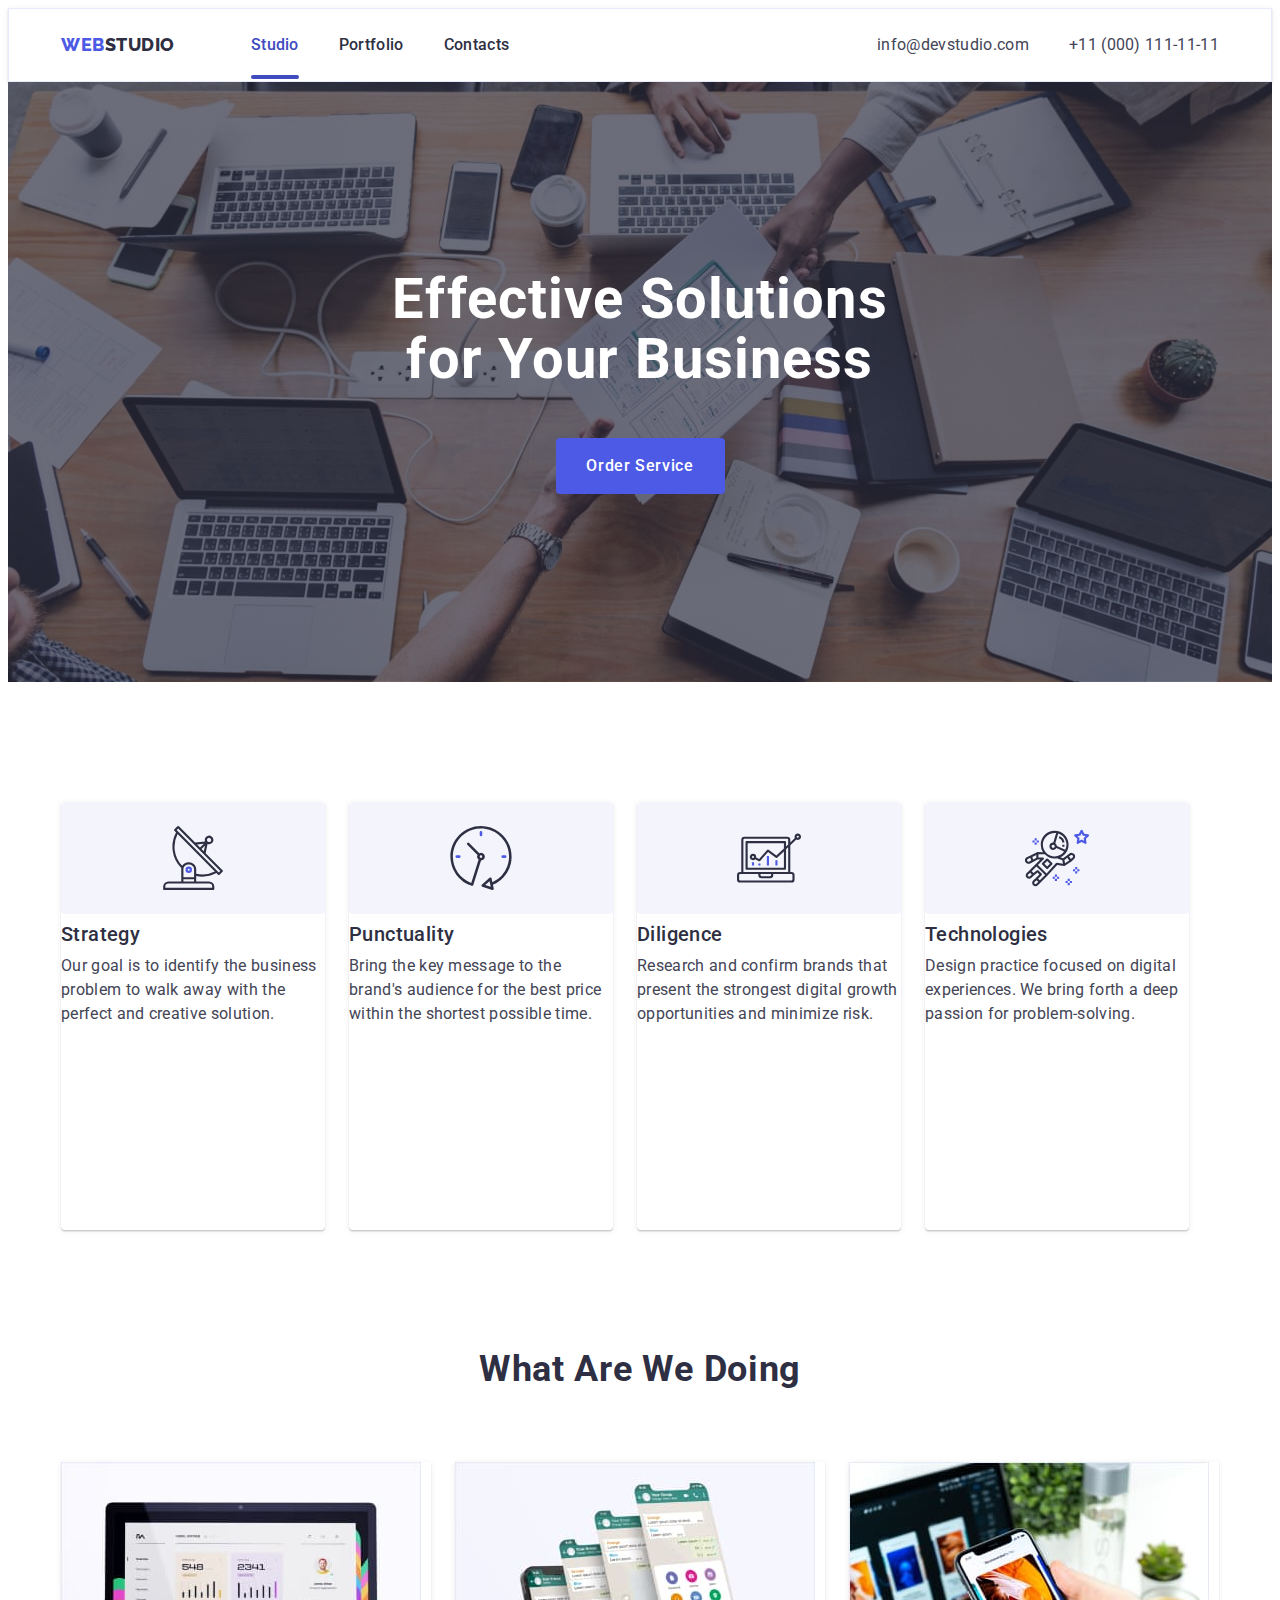
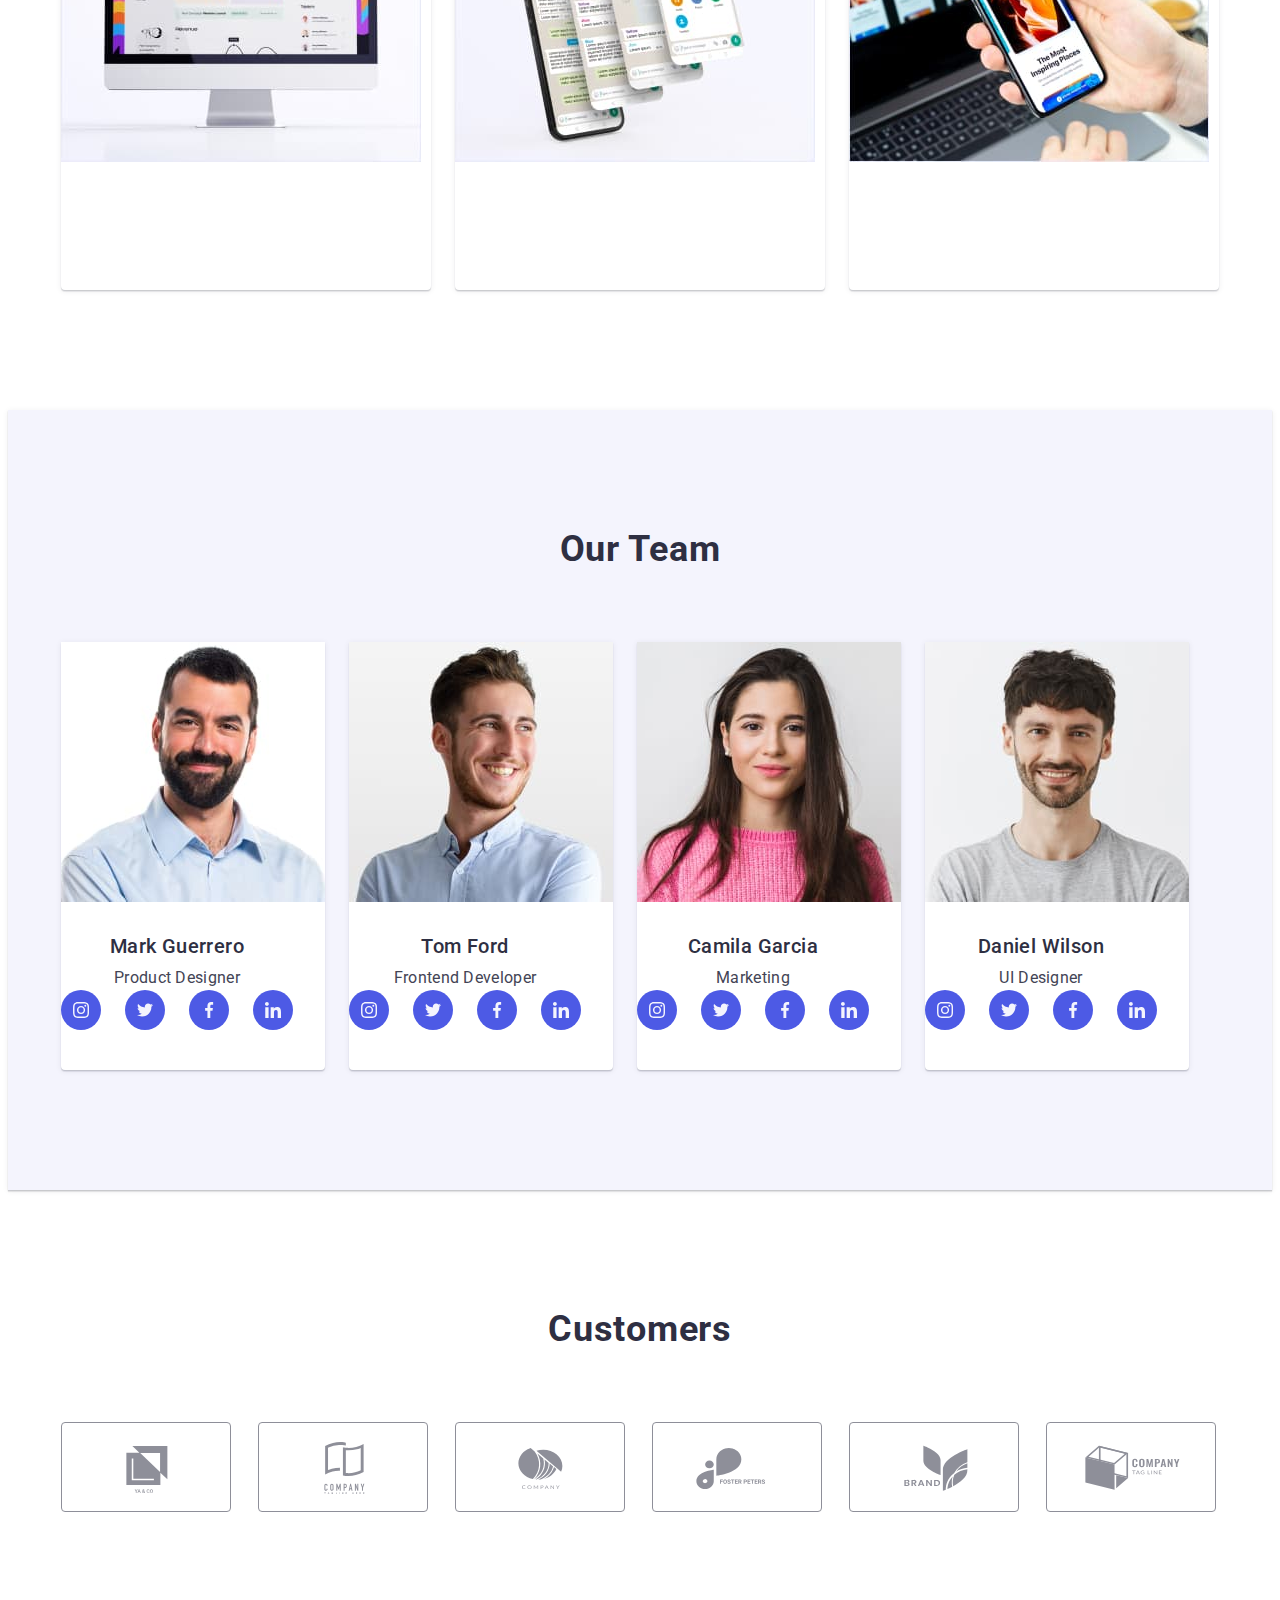
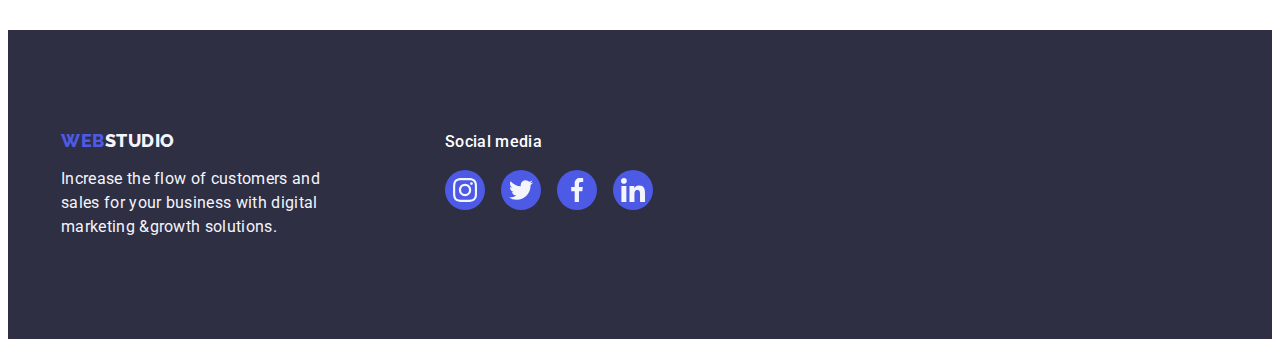
==== commit d516165a: "hw4" ====
--- a/index.html
+++ b/index.html
@@ -339,45 +339,38 @@
                 <p class="footer-social">Social media</p>
                 <ul class="footer-social-list list">
                     <li class="social-item">
-                        <div class="team-social-icons">
-                            <a href="/" class="footer-social-link">
-                                <svg class="main-text-icon" width="24" height="24">
-                                    <use href="./images/icons.svg#icon-instagram"></use>
-                                </svg>
-                            </a>
-                        </div>
+                        <a href="/" class="footer-social-link">
+                            <svg class="main-text-icon" width="24" height="24">
+                                <use href="./images/icons.svg#icon-instagram"></use>
+                            </svg>
+                        </a>
                     </li>
                     <li class="social-item">
-                        <div class="team-social-icons">
-                            <a href="/" class="footer-social-link">
-                                <svg class="main-text-icon" width="24" height="24">
-                                    <use href="./images/icons.svg#icon-twitter"></use>
-                                </svg>
-                            </a>
-                        </div>
+                        <a href="/" class="footer-social-link">
+                            <svg class="main-text-icon" width="24" height="24">
+                                <use href="./images/icons.svg#icon-twitter"></use>
+                            </svg>
+                        </a>
                     </li>
                     <li class="social-item">
-                        <div class="team-social-icons">
-                            <a href="/" class="footer-social-link">
-                                <svg class="main-text-icon" width="24" height="24">
-                                    <use href="./images/icons.svg#icon-facebook"></use>
-                                </svg>
-                            </a>
-                        </div>
+                        <a href="/" class="footer-social-link">
+                            <svg class="main-text-icon" width="24" height="24">
+                                <use href="./images/icons.svg#icon-facebook"></use>
+                            </svg>
+                        </a>
                     </li>
                     <li class="social-item">
-                        <div class="team-social-icons">
-                            <a href="/" class="footer-social-link">
-                                <svg class="main-text-icon" width="24" height="24">
-                                    <use href="./images/icons.svg#icon-linkedin"></use>
-                                </svg>
-                            </a>
-                        </div>
+                        <a href="/" class="footer-social-link">
+                            <svg class="main-text-icon" width="24" height="24">
+                                <use href="./images/icons.svg#icon-linkedin"></use>
+                            </svg>
+                        </a>
                     </li>
                 </ul>
             </div>
         </div>
     </footer>
+
     <div class="backdrop is-hidden" data-modal>
         <div class="modal">
             <button type="button" class="modal-button" data-modal-close>
--- a/css/styles.css
+++ b/css/styles.css
@@ -100,6 +100,7 @@
     letter-spacing: 0.02em;
     padding: 24px 0;
 }
+
 
 .first-link{
     font-weight: 500;
@@ -275,17 +276,6 @@
 }
 
 
-/* .team-social-icons {
-    display: flex;
-    align-items: center;
-    justify-items: center;
-    height: 40px;
-    width: 40px;
-    border-radius: 30px;
-    background-color: #4D5AE5;
-    margin-bottom: 8px;
-} */
-
 .social-link {
 width: 100%;
 height: 100%;
@@ -488,6 +478,7 @@
     display: flex;
     align-items: center;
     justify-content: center;
+    transition: background-color 250ms cubic-bezier(0.4, 0, 0.2, 1);
 }
 
 .footer-social-link:hover,
@@ -542,6 +533,20 @@
         box-shadow 250ms cubic-bezier(0.4, 0, 0.2, 1);
 }
 
+.second-link {
+    color: #404bbf;
+    font-weight: 500;
+    font-size: 16px;
+    line-height: 1.5;
+    letter-spacing: 0.02em;
+    padding: 24px 0;
+}
+
+.second-link:hover,
+.second-link:focus {
+    color: #404BBF;
+}
+
 .portfolio-link {
     display: block;
     transition: box-shadow 250ms cubic-bezier(0.4, 0, 0.2, 1);
@@ -551,6 +556,10 @@
 .portfolio-link:focus {
     box-shadow: 0px 1px 6px rgba(46, 47, 66, 0.08), 0px 1px 1px rgba(46, 47, 66, 0.16), 0px 2px 1px rgba(46, 47, 66, 0.08);
 }
+
+.portfolio-link:hover p,
+.portfolio-link:focus p{
+transform: translateY(0%);}
 
 .section-list {
     list-style-type: none;
@@ -613,12 +622,12 @@
     position: relative;
     overflow: hidden;
 }
-.portfolio-product:hover .product-cover-title {
+/* .portfolio-product:hover .product-cover-title {
     transform: translateY(0%);
 }
 .portfolio-product:after .product-cover-title {
     transform: translateY(0%);
-}
+} */
 
 .product-container {
     padding: 32px 16px;
@@ -627,17 +636,17 @@
     
 }
 
-.product-cover-title {
+/* .product-cover-title {
     position: absolute;
-    /* background: #4D5AE5; */
+    background: #4D5AE5;
     top: 0;
     left: 0;
     height: 100%;
     width: 360px;
     height: 300px;
     transform: translateY(100%);
-    
-}
+} */
+
 .product-cover-text {
     font-weight: 400;
     font-size: 16px;
@@ -652,7 +661,6 @@
     width: 100%;
     transform: translateY(100%);
     transition: transform 250ms cubic-bezier(0.4, 0, 0.2, 1);
-
 }
 /*------------------MODAL----------------*/
 .backdrop {
@@ -720,5 +728,5 @@
 
 .button-close:hover,
 .button-close:focus {
-fill: #ffffff
+    fill: #ffffff;
 }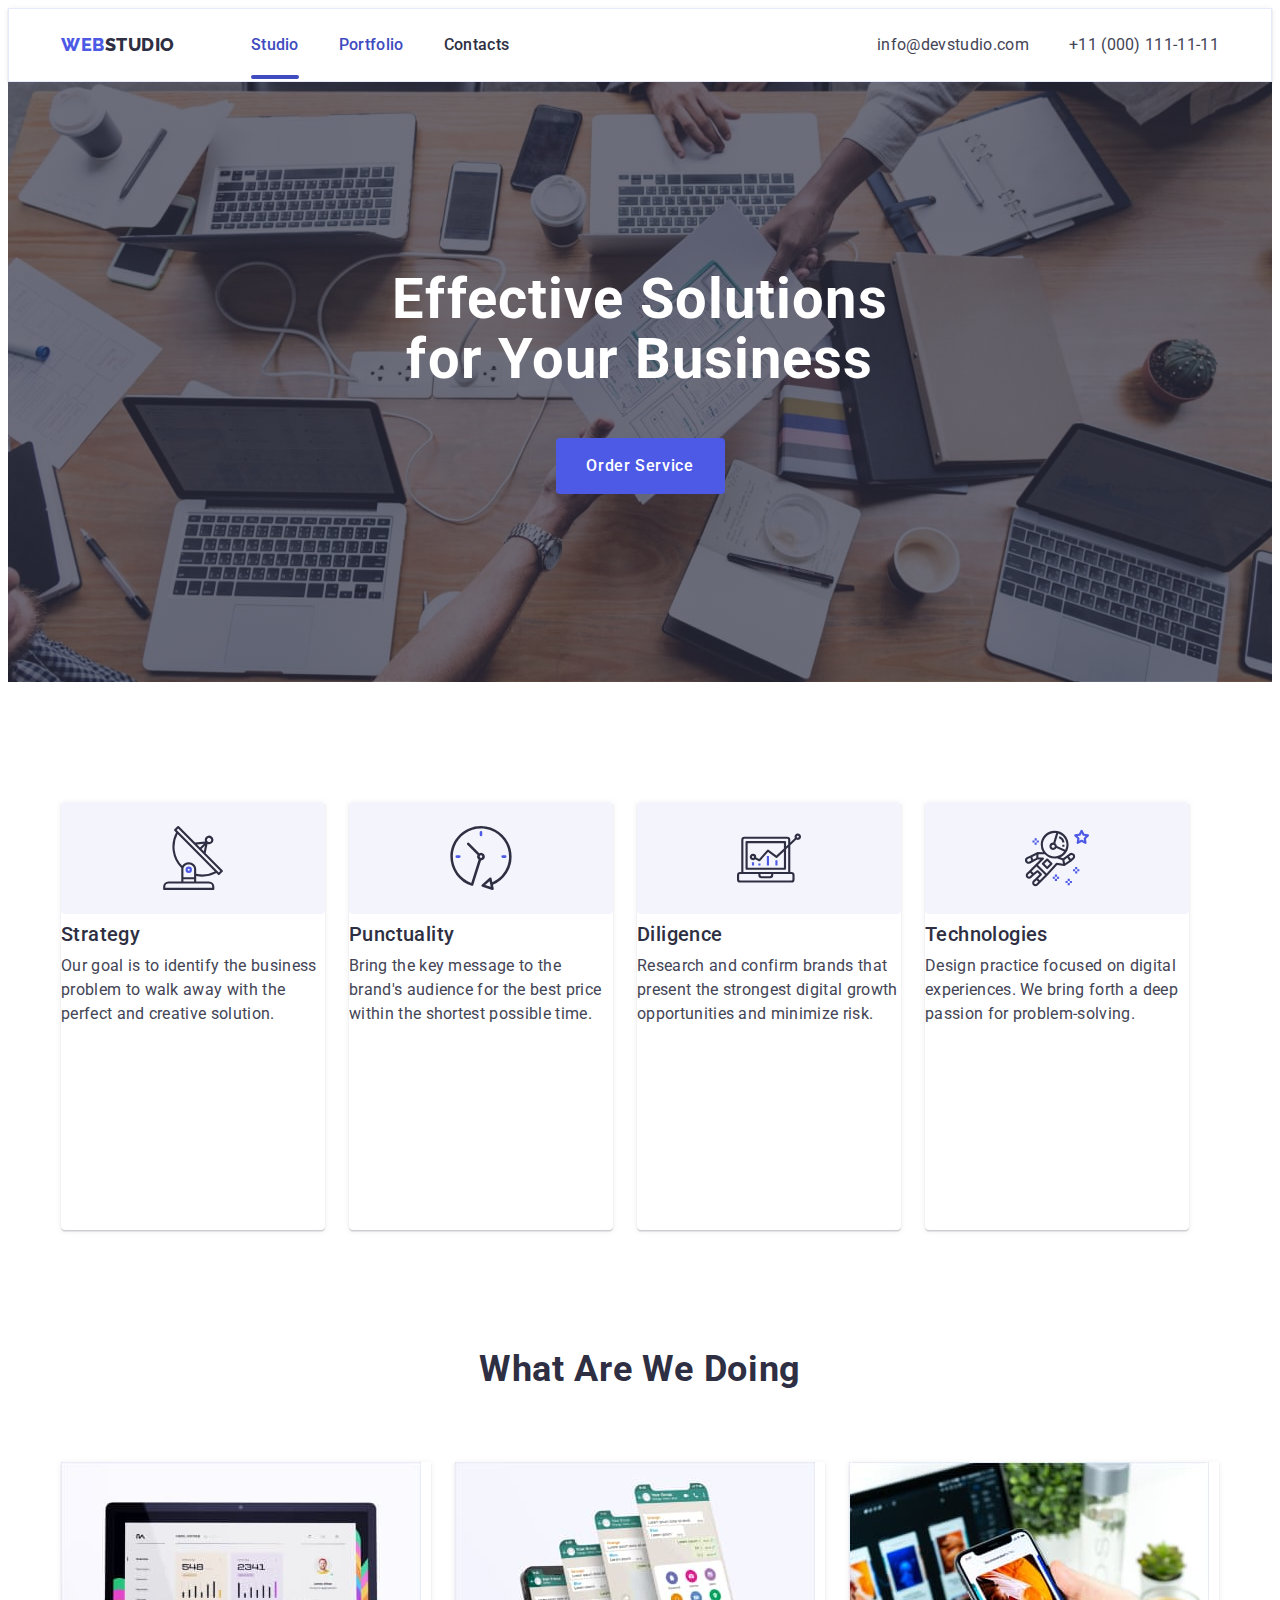
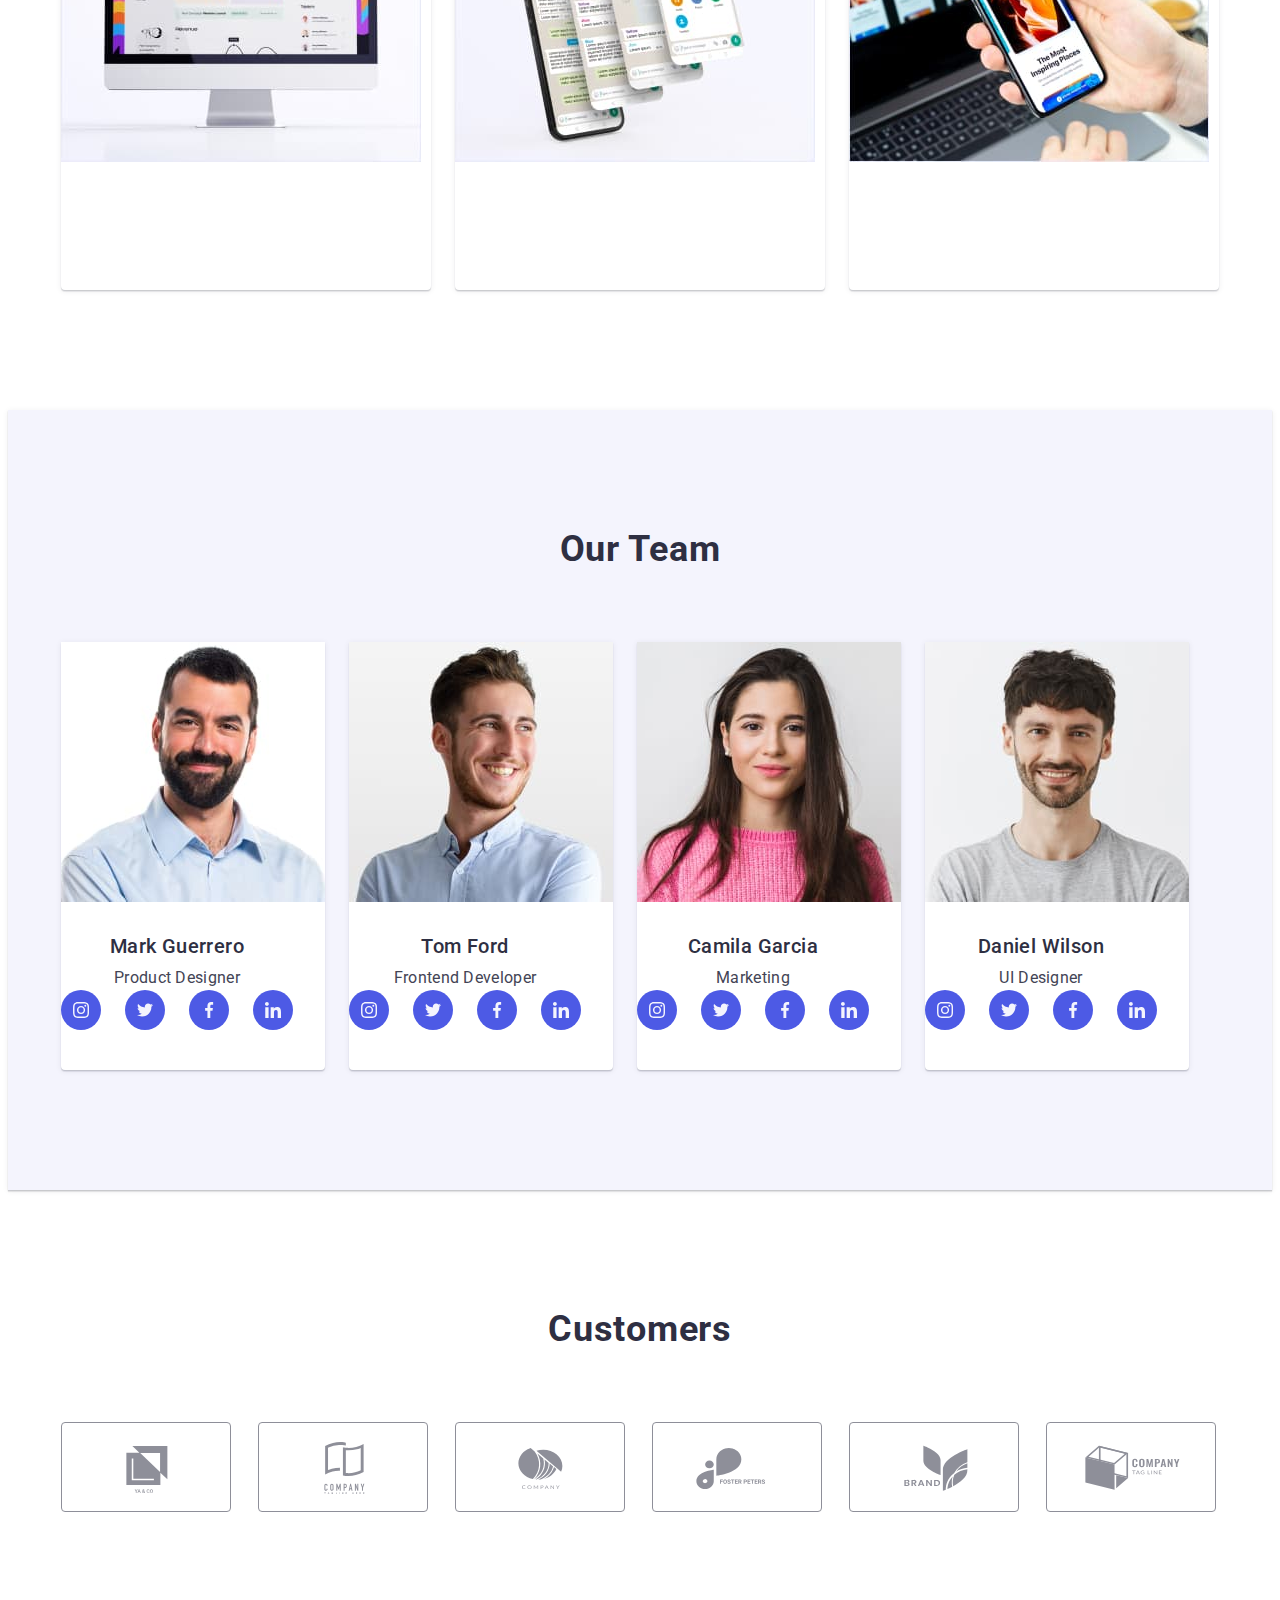
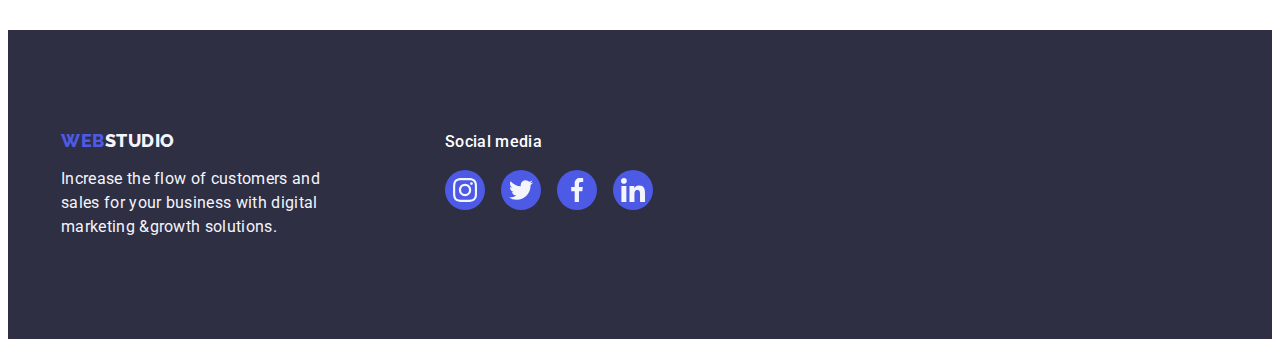
==== commit e79c5933: "portfolio" ====
--- a/index.html
+++ b/index.html
@@ -24,7 +24,7 @@
                 <a href="./index.html" class="header-logo link">Web<span class="span">Studio</span></a>
                 <ul class="header-navigation list">
                     <li><a href="./index.html" class="first-link link active">Studio</a></li>
-                    <li><a href="./portfolio.html" class="header-navigation-item link">Portfolio</a></li>
+                    <li><a href="./portfolio.html" class="second-link link">Portfolio</a></li>
                     <li><a href="" class="header-navigation-item link">Contacts</a></li>
                 </ul>
             </nav>
--- a/css/styles.css
+++ b/css/styles.css
@@ -99,6 +99,17 @@
     line-height: 1.5;
     letter-spacing: 0.02em;
     padding: 24px 0;
+    transition: color 250ms cubic-bezier(0.4, 0, 0.2, 1);
+}
+
+.second-link {
+    color: #404bbf;
+    font-weight: 500;
+        font-size: 16px;
+        line-height: 1.5;
+        letter-spacing: 0.02em;
+        padding: 24px 0;
+        transition: color 250ms cubic-bezier(0.4, 0, 0.2, 1);
 }
 
 
@@ -133,6 +144,7 @@
 border-radius: 2px;
 transition: color 250ms cubic-bezier(0.4, 0, 0.2, 1);
 }
+
 address{
     font-style: normal;
 }
@@ -622,30 +634,13 @@
     position: relative;
     overflow: hidden;
 }
-/* .portfolio-product:hover .product-cover-title {
-    transform: translateY(0%);
-}
-.portfolio-product:after .product-cover-title {
-    transform: translateY(0%);
-} */
 
 .product-container {
     padding: 32px 16px;
     border: 1px solid var(--color-button);
-    border-top: none; 
-    
-}
-
-/* .product-cover-title {
-    position: absolute;
-    background: #4D5AE5;
-    top: 0;
-    left: 0;
-    height: 100%;
-    width: 360px;
-    height: 300px;
-    transform: translateY(100%);
-} */
+    border-top: none;  
+}
+
 
 .product-cover-text {
     font-weight: 400;
@@ -709,6 +704,7 @@
 .modal-button:focus {
     background-color: #404bbf;
     border: none;
+    fill: #ffffff;
 }
 
 
@@ -726,7 +722,10 @@
     transition: fill 250ms cubic-bezier(0.4, 0, 0.2, 1);
 }
 
-.button-close:hover,
+/* .button-close:hover{
+    fill: #ffffff;
+}
+
 .button-close:focus {
     fill: #ffffff;
-}+} */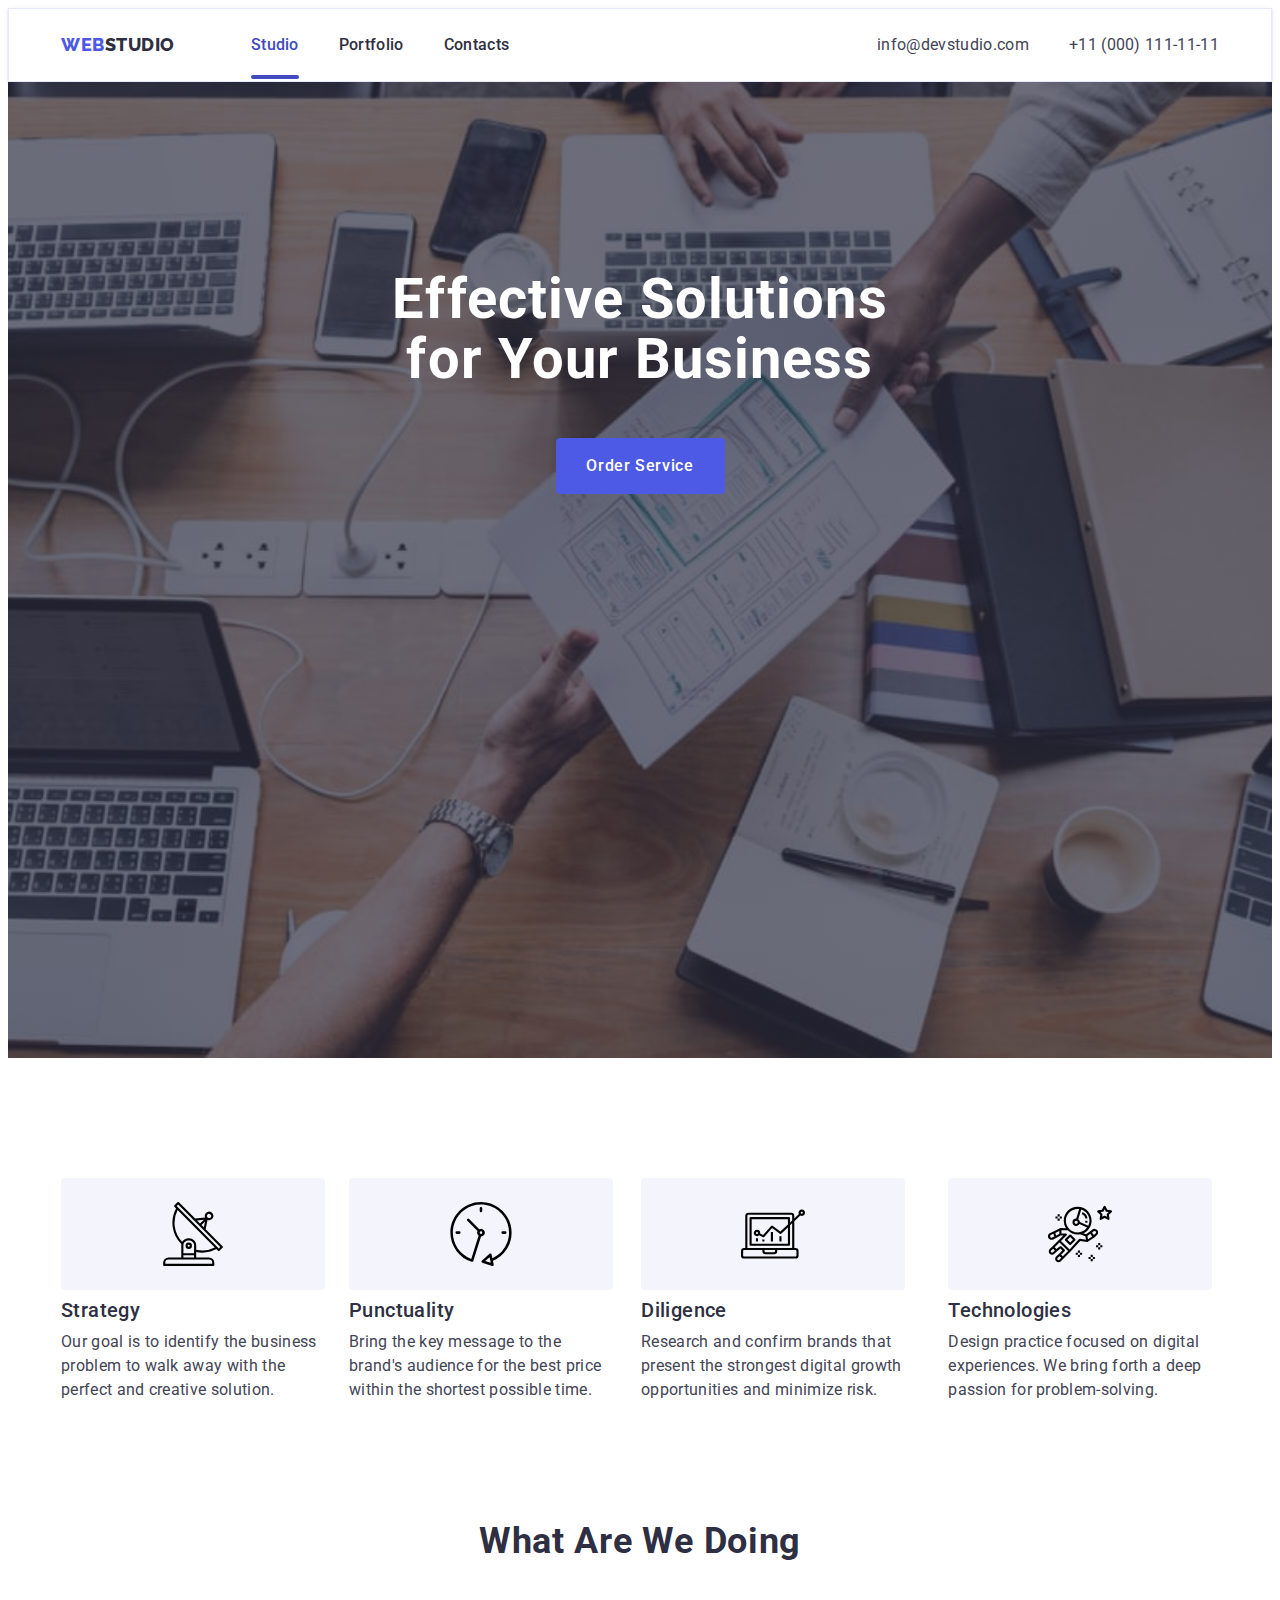
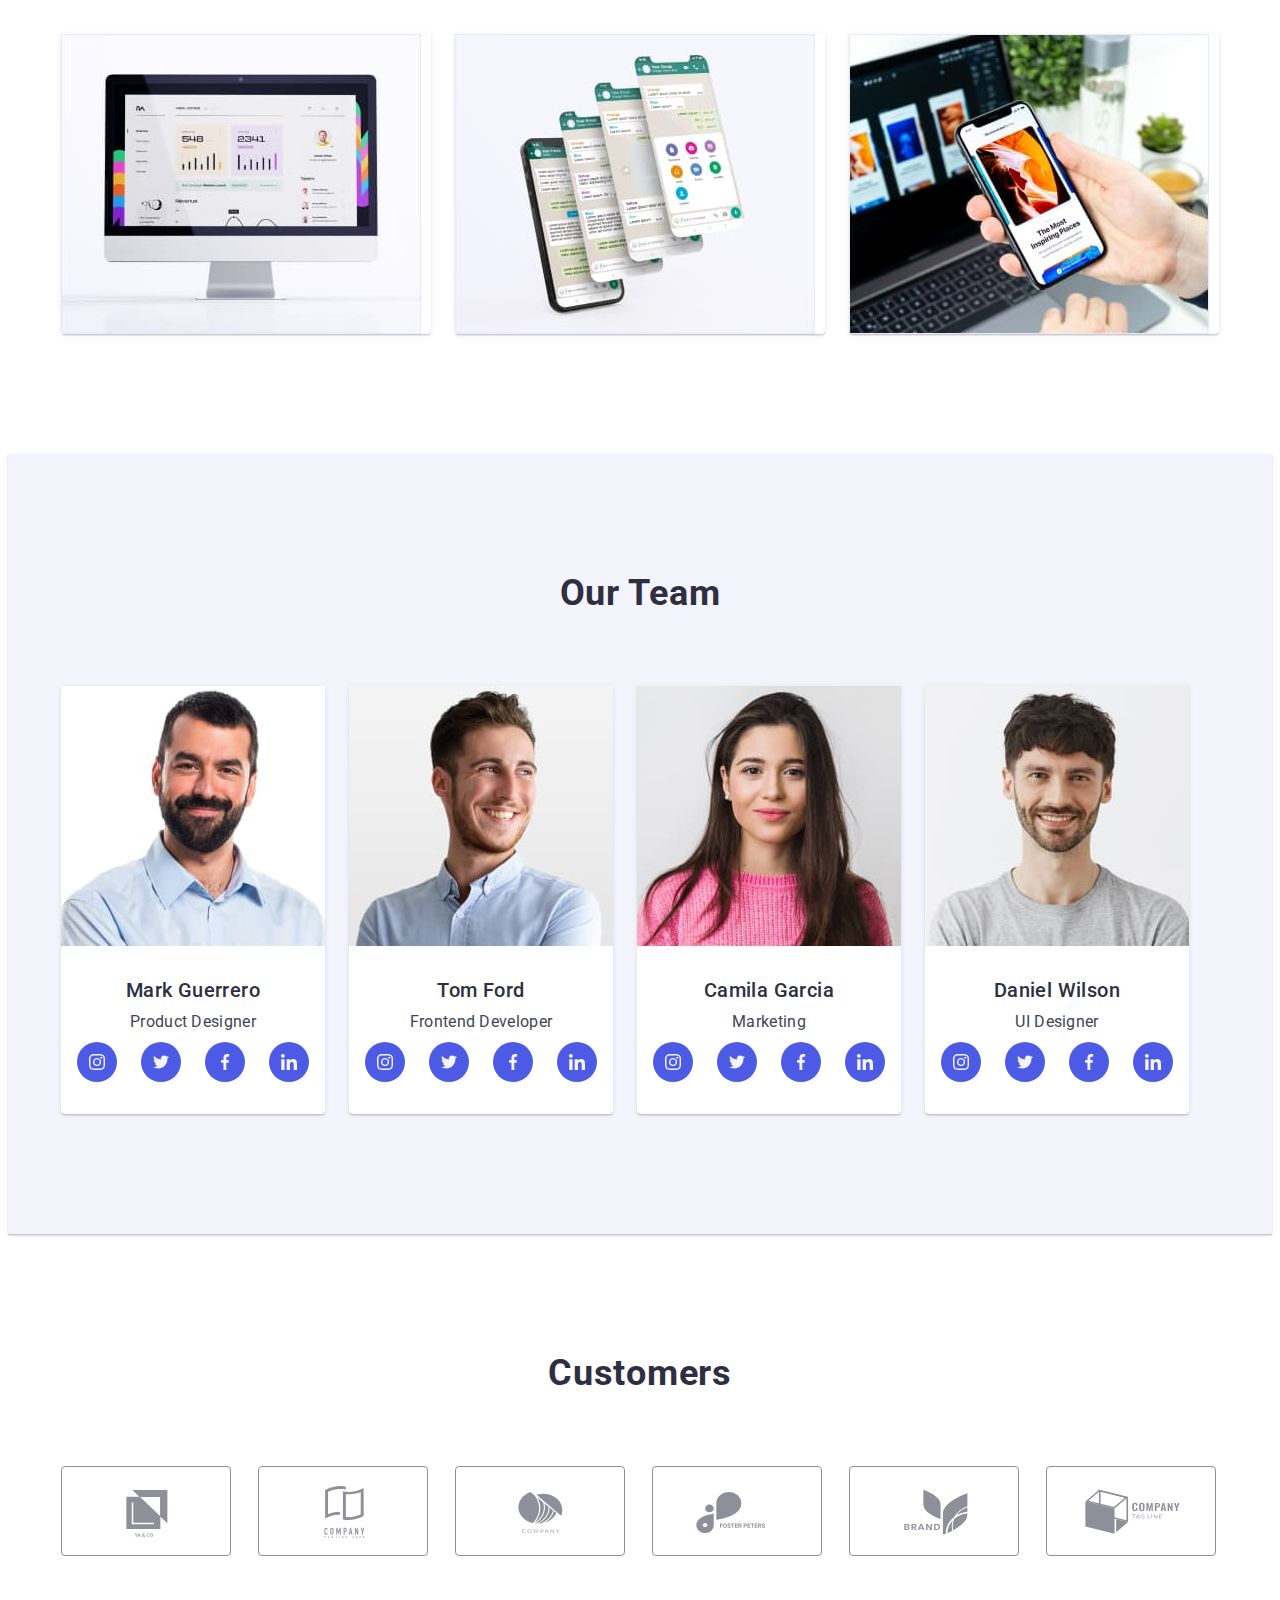
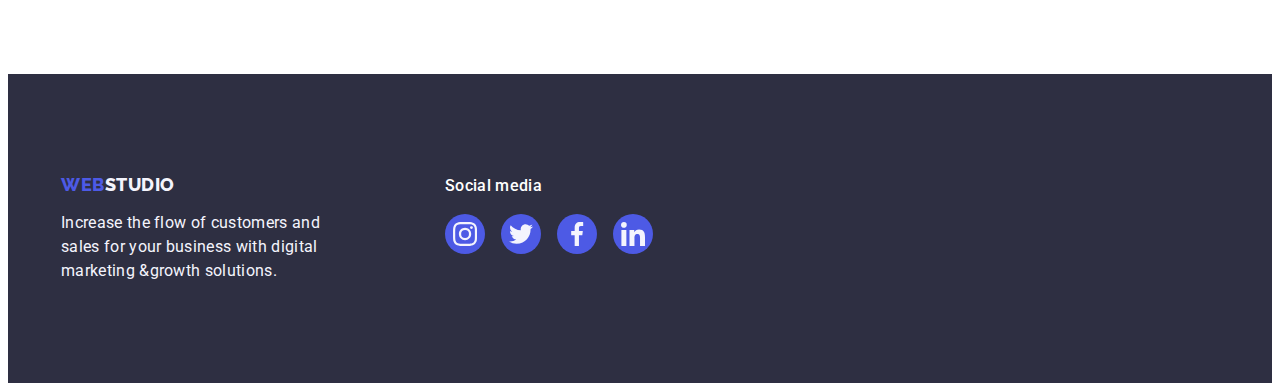
==== commit aec5bf12: "changes in svg-спрайт" ====
--- a/index.html
+++ b/index.html
@@ -54,7 +54,7 @@
             <div class="container">
                 <h2 class="visually-hidden">Goal</h2>
                 <ul class="main-one list">
-                    <li class="main-item">
+                    <li class="">
                         <div class="container-hero">
                             <svg class="main-one-icons" width="64" height="64">
                                 <use href="./images/icons.svg#icon-antenna">
@@ -65,7 +65,7 @@
                         <p class="main-text">Our goal is to identify the business
                             problem to walk away with the perfect and creative solution.</p>
                     </li>
-                    <li class="main-item">
+                    <li class="">
                         <div class="container-hero">
                             <svg class="main-one-icons" width="64" height="64">
                                 <use href="./images/icons.svg#icon-clock">
@@ -77,7 +77,7 @@
                             shortest possible
                             time.</p>
                     </li>
-                    <li class="main-item">
+                    <li class="">
                         <div class="container-hero">
                             <svg class="main-one-icons" width="64" height="64">
                                 <use href="./images/icons.svg#icon-diagram">
@@ -89,7 +89,7 @@
                             opportunities and minimize
                             risk.</p>
                     </li>
-                    <li class="main-item">
+                    <li class="">
                         <div class="container-hero">
                             <svg class="main-one-icons" width="64" height="64">
                                 <use href="./images/icons.svg#icon-astronaut">
--- a/css/styles.css
+++ b/css/styles.css
@@ -103,13 +103,13 @@
 }
 
 .second-link {
-    color: #404bbf;
-    font-weight: 500;
-        font-size: 16px;
-        line-height: 1.5;
-        letter-spacing: 0.02em;
-        padding: 24px 0;
-        transition: color 250ms cubic-bezier(0.4, 0, 0.2, 1);
+    color: var(--color-two);
+    font-weight: 500;
+    font-size: 16px;
+    line-height: 1.5;
+    letter-spacing: 0.02em;
+    padding: 24px 0;
+    transition: color 250ms cubic-bezier(0.4, 0, 0.2, 1);
 }
 
 
@@ -132,6 +132,7 @@
 
 .active {
     position: relative;
+    color: #404bbf;
 }
 .active::after{
 content: '';
@@ -175,6 +176,8 @@
     background-position: center;
     background-size: cover;
     max-width: 1440px;
+    height: 600px;
+    margin: 0 auto;
 }
 
 .main {
@@ -196,7 +199,6 @@
 border-radius: 0px 0px 4px 4px;
 box-shadow: 0px 1px 6px rgba(46, 47, 66, 0.08), 0px 1px 1px rgba(46, 47, 66, 0.16), 0px 2px 1px rgba(46, 47, 66, 0.08);
 width: 264px;
-height: 428px;
 }
 
 
@@ -342,8 +344,8 @@
 
 .position {
     padding: 32px 0;
-    width: 232px;
-    height: 104px;
+    /* width: 232px;
+    height: 104px; */
 }
 .team-img-one {
     background-color: #FFFFFF;
@@ -365,6 +367,7 @@
     letter-spacing: 0.02em;
     color: var(--color-portfolio);
     text-align: center;
+    margin-bottom: 8px;
 }
 
 .customers {
@@ -411,7 +414,6 @@
 }
 
 .customers-img {
-   position: relative;
     fill: currentColor;
     width: 104px;
     height: 56px;
@@ -545,15 +547,6 @@
         box-shadow 250ms cubic-bezier(0.4, 0, 0.2, 1);
 }
 
-.second-link {
-    color: #404bbf;
-    font-weight: 500;
-    font-size: 16px;
-    line-height: 1.5;
-    letter-spacing: 0.02em;
-    padding: 24px 0;
-}
-
 .second-link:hover,
 .second-link:focus {
     color: #404BBF;
@@ -684,11 +677,9 @@
 .modal-button {
     width: 24px;
     height: 24px;
-    left: 876px;
-    top: 104px;
+    right: 24px;
+    top: 24px;
    position: absolute;
-   right: 24px;
-   top: 24px;
    cursor: pointer;
     border-radius: 50%;
     display: flex;
